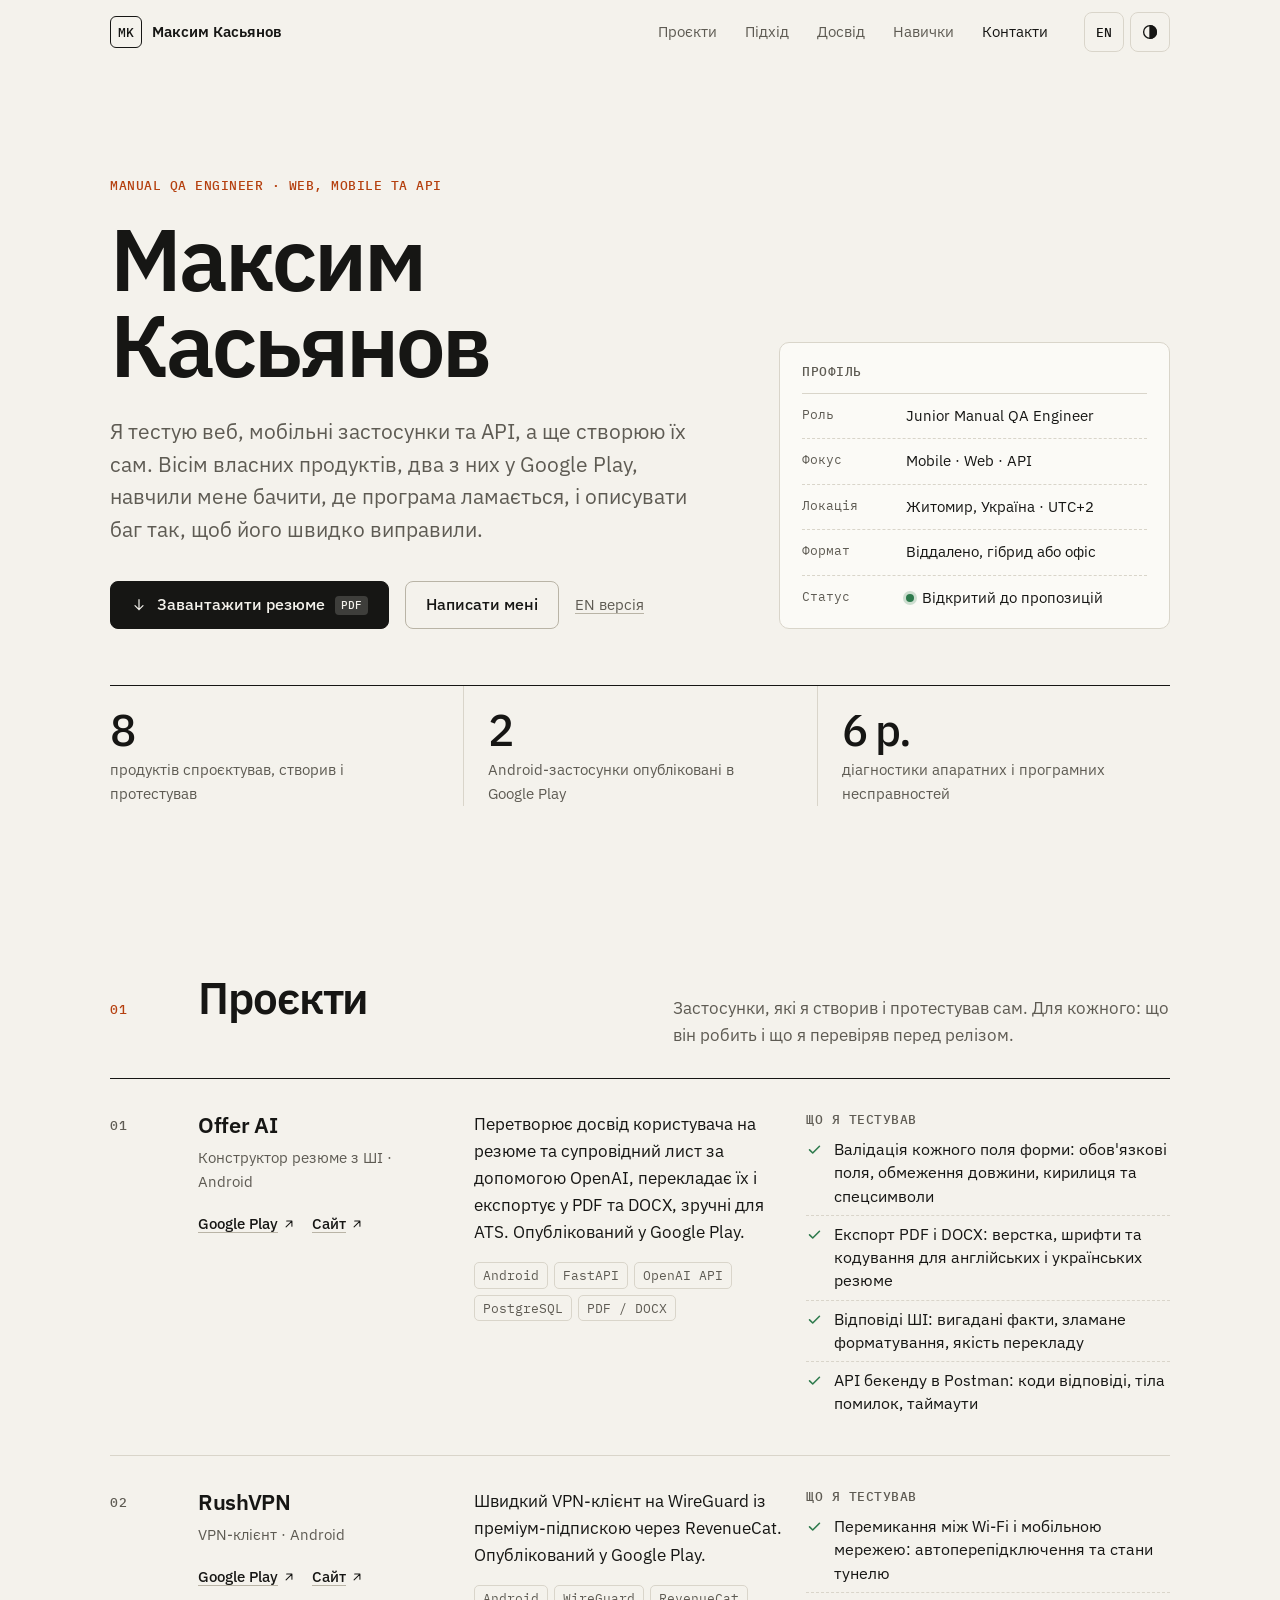
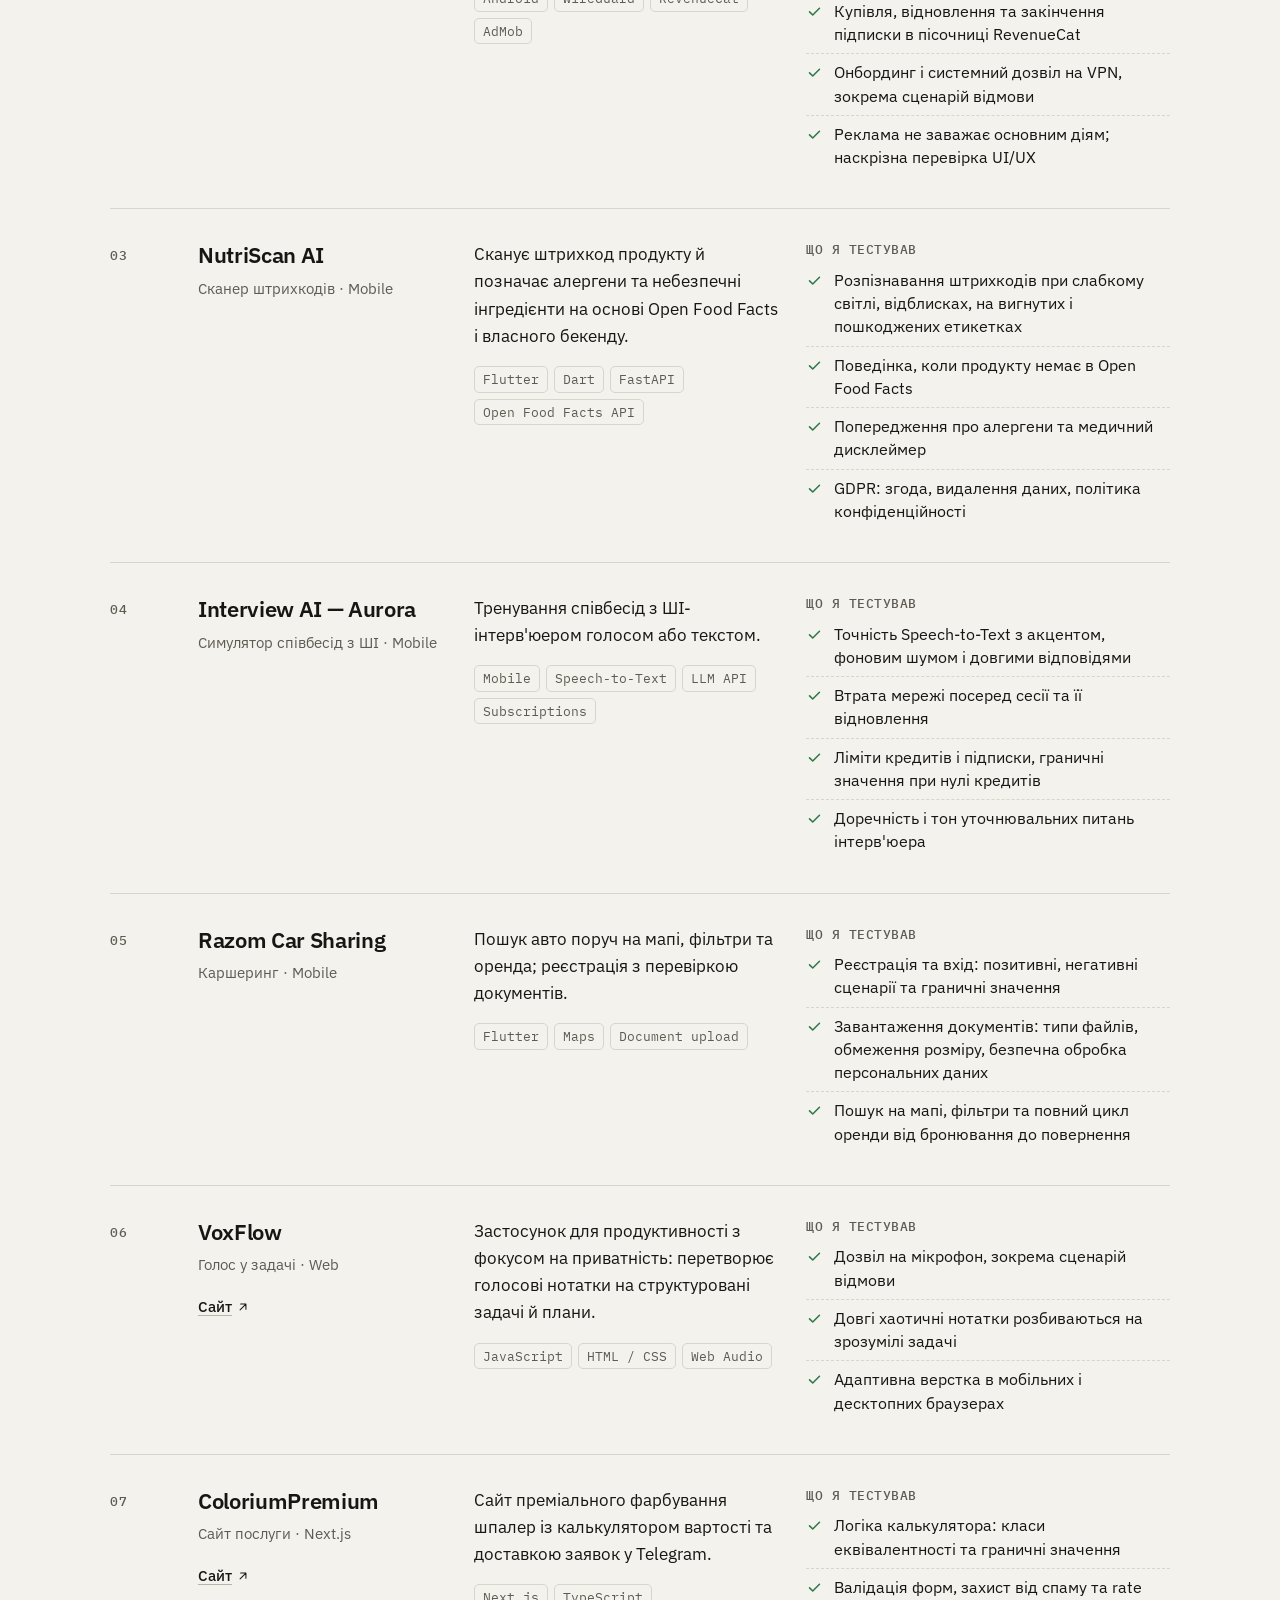
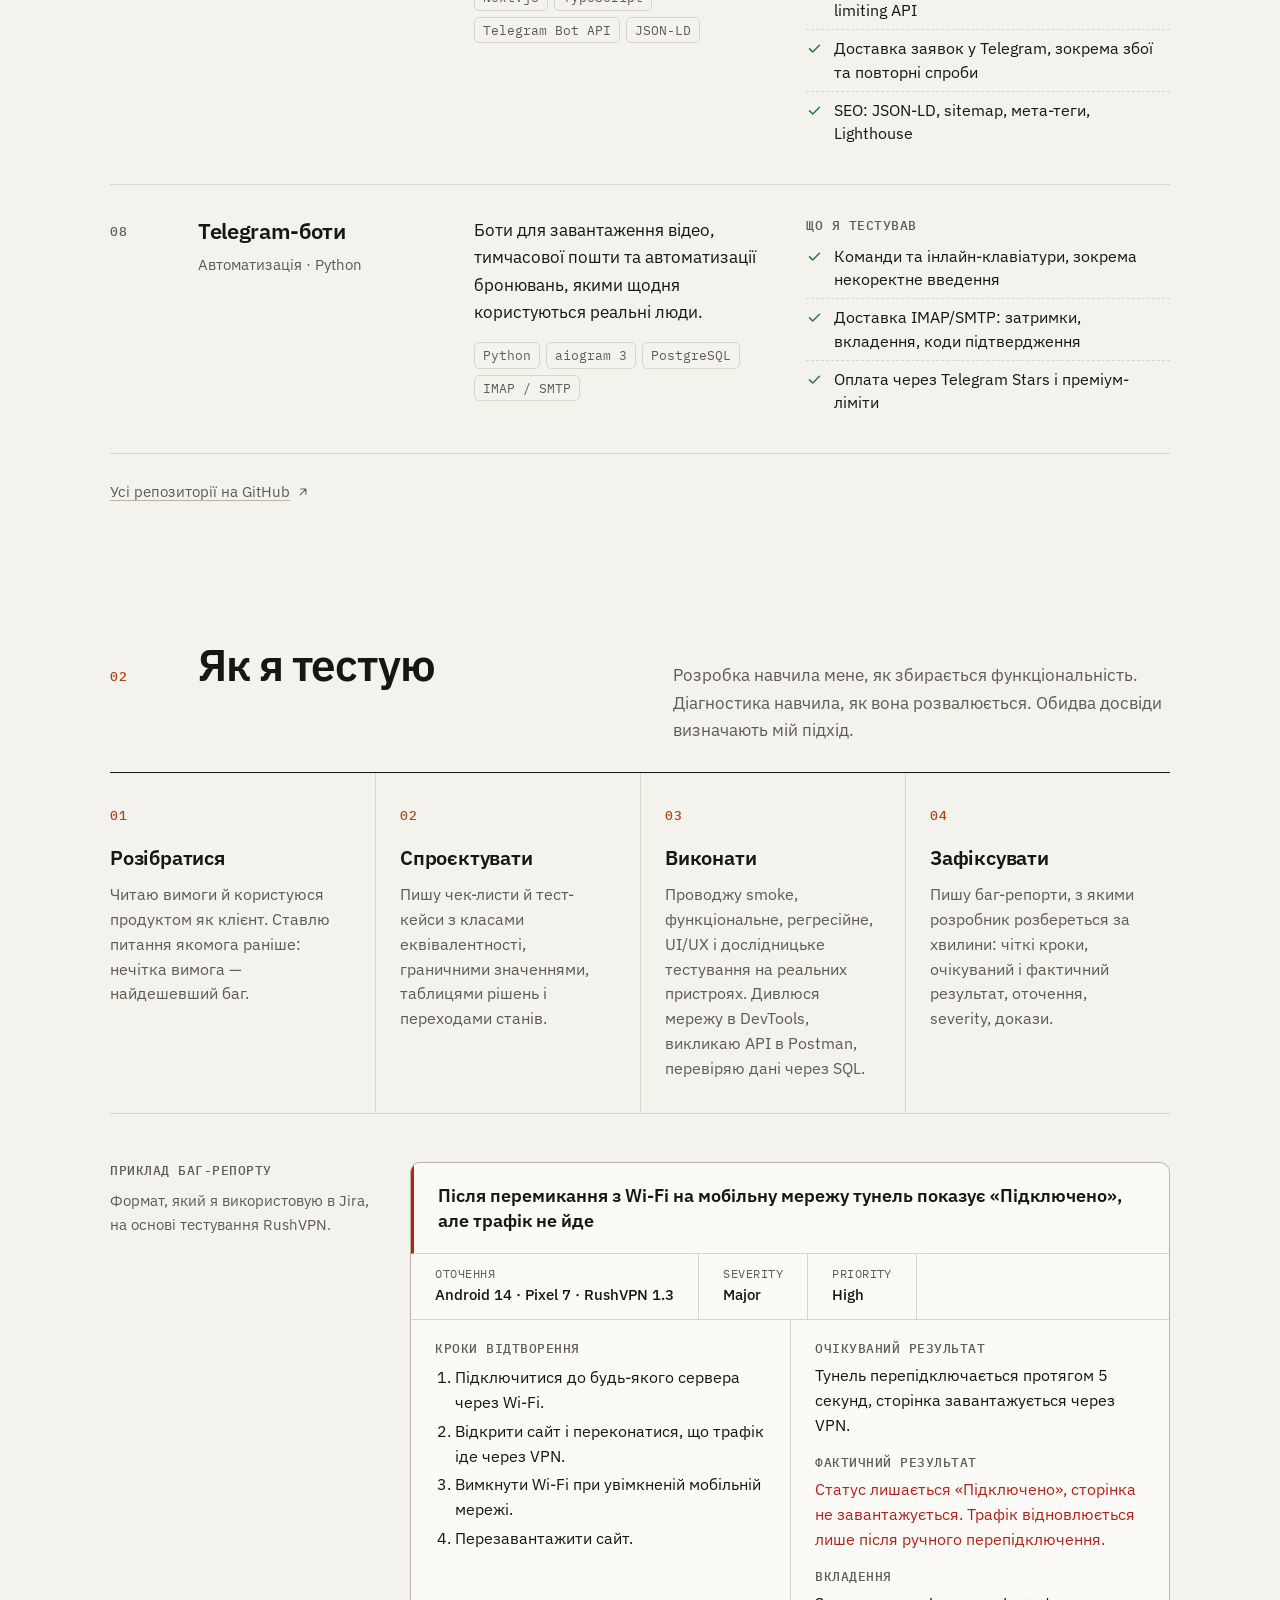
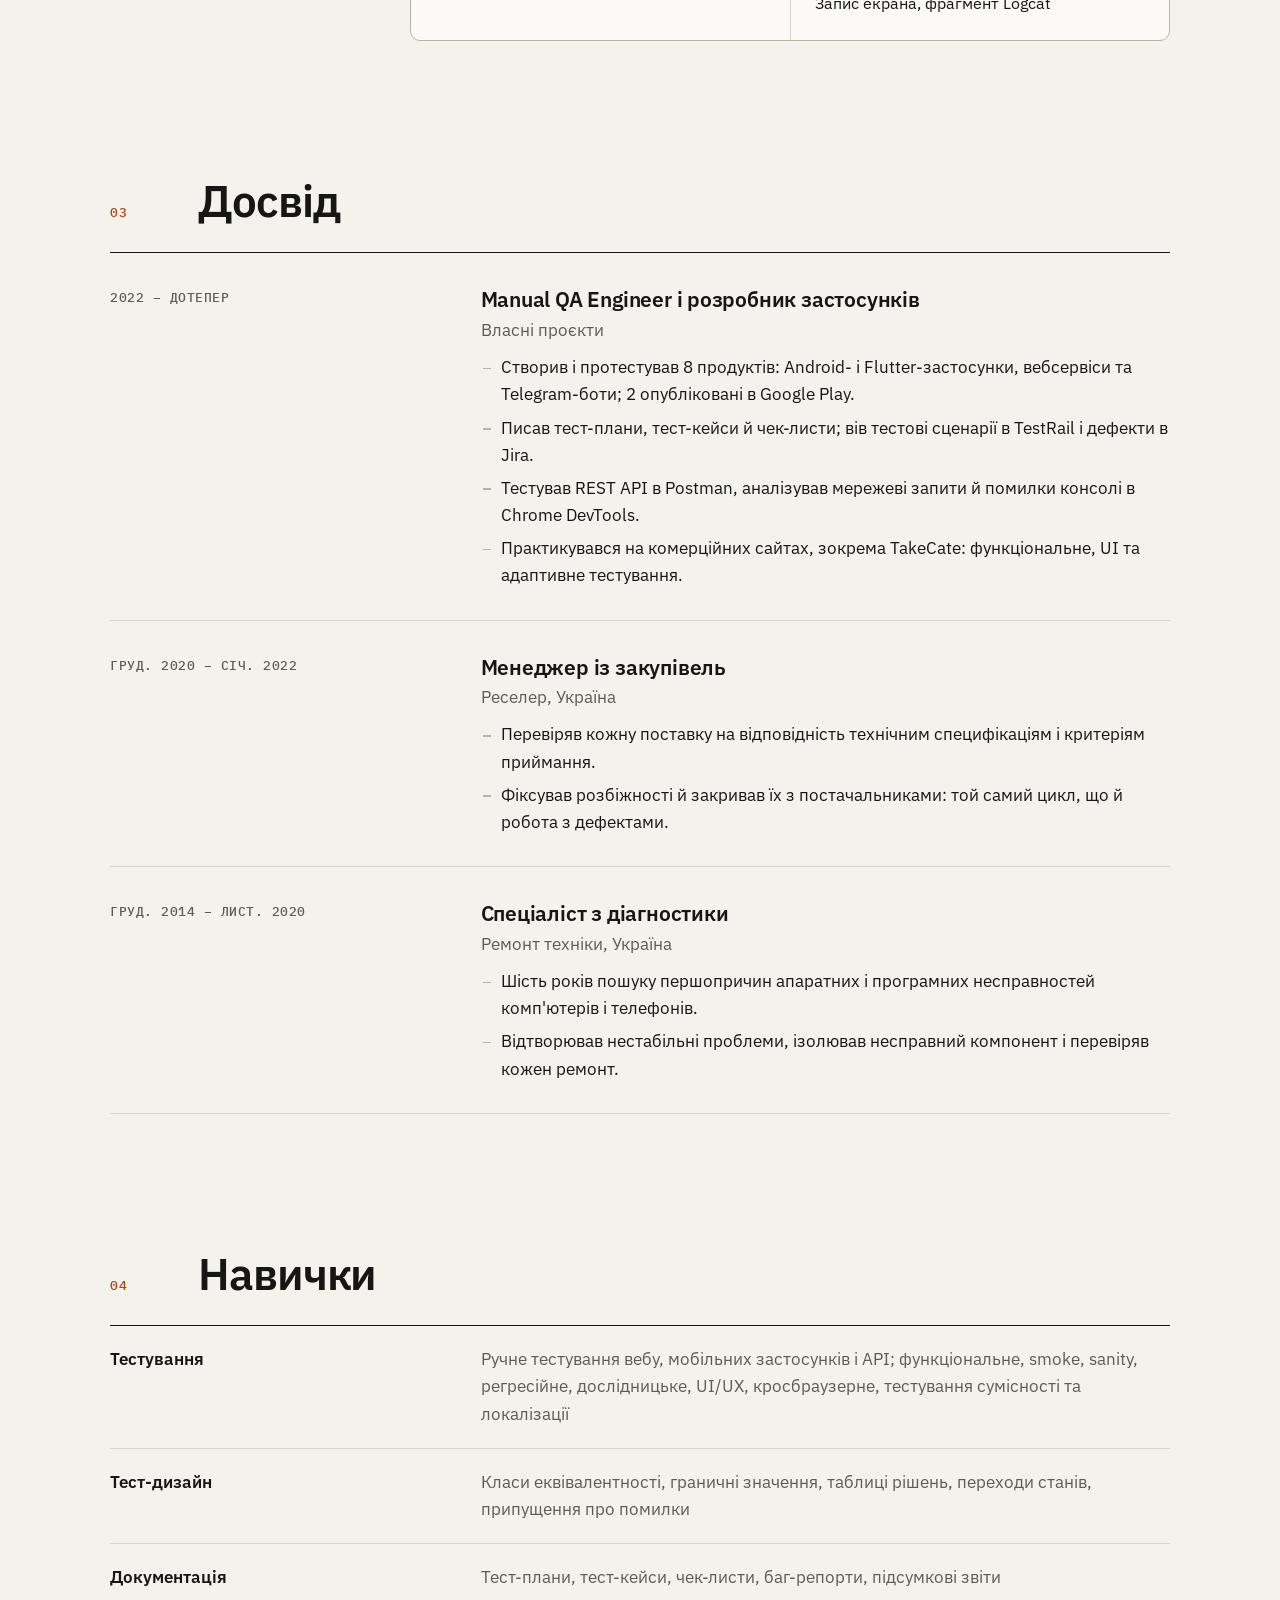
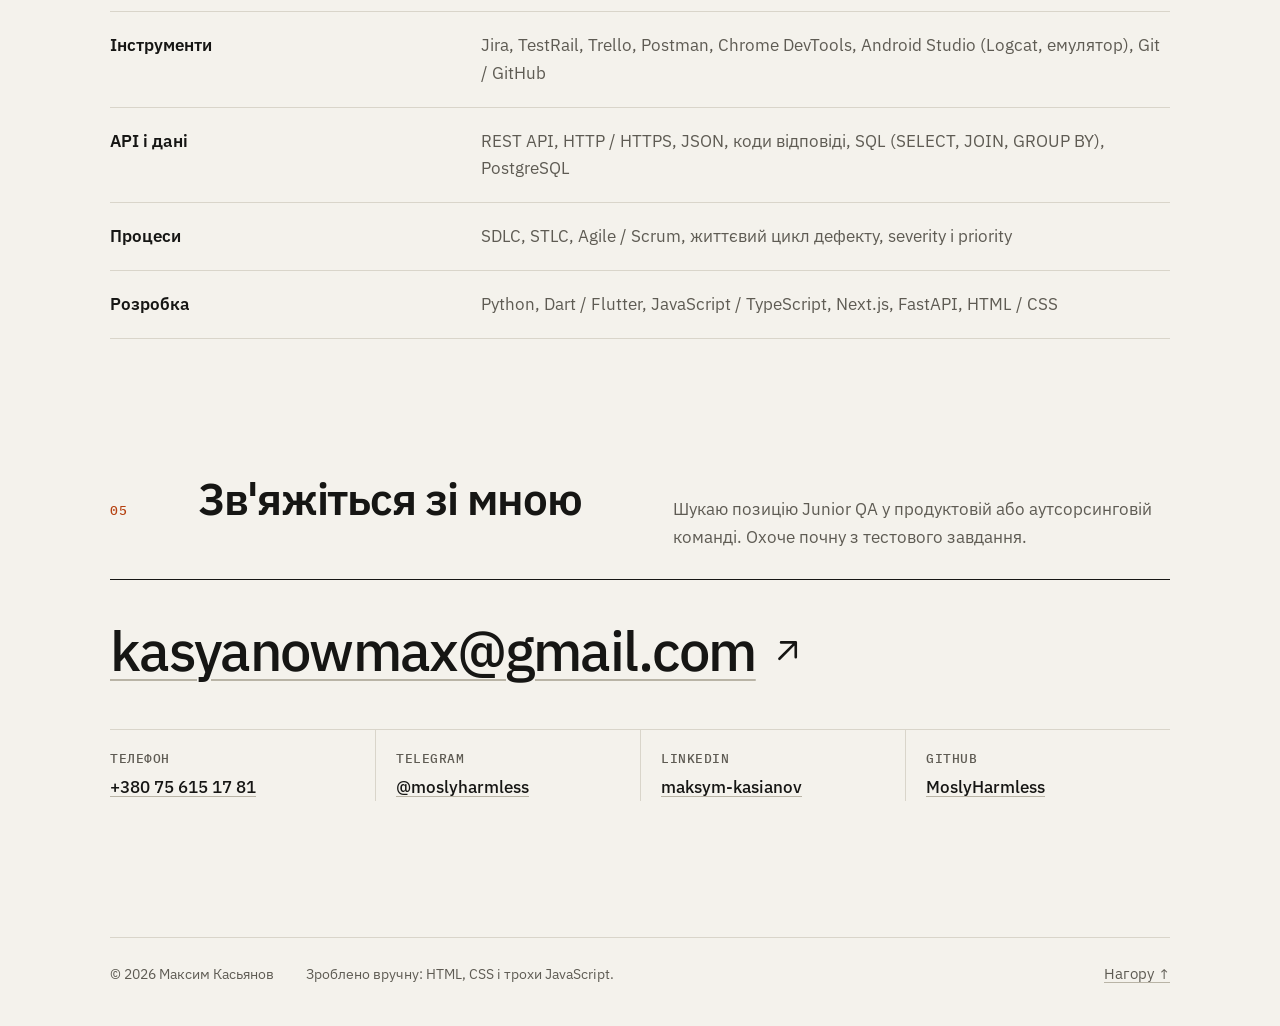
==== uk/index.html @ 049b0a09 "Rebuild portfolio as a static bilingual site with ATS-friendly CV Replace the source-less Vite/Three" ====
<!doctype html>
<html lang="uk">
<head>
<meta charset="utf-8">
<meta name="viewport" content="width=device-width, initial-scale=1">
<title>Максим Касьянов — Manual QA Engineer (Web, Mobile, API) | Портфоліо</title>
<meta name="description" content="Manual QA Engineer у Житомирі: тестування вебу, мобільних застосунків і API, тест-дизайн, баг-репорти в Jira, Postman. Вісім застосунків створив і протестував, два в Google Play.">
<meta name="author" content="Максим Касьянов">
<link rel="canonical" href="https://moslyharmless.github.io/cv-portfolio/uk/">
<link rel="alternate" hreflang="en" href="https://moslyharmless.github.io/cv-portfolio/">
<link rel="alternate" hreflang="uk" href="https://moslyharmless.github.io/cv-portfolio/uk/">
<link rel="alternate" hreflang="x-default" href="https://moslyharmless.github.io/cv-portfolio/">
<meta name="theme-color" content="#f4f2ec" media="(prefers-color-scheme: light)">
<meta name="theme-color" content="#121211" media="(prefers-color-scheme: dark)">
<meta property="og:type" content="profile">
<meta property="og:site_name" content="Максим Касьянов">
<meta property="og:locale" content="uk_UA">
<meta property="og:locale:alternate" content="en_US">
<meta property="og:title" content="Максим Касьянов — Manual QA Engineer (Web, Mobile, API) | Портфоліо">
<meta property="og:description" content="Manual QA Engineer у Житомирі: тестування вебу, мобільних застосунків і API, тест-дизайн, баг-репорти в Jira, Postman. Вісім застосунків створив і протестував, два в Google Play.">
<meta property="og:url" content="https://moslyharmless.github.io/cv-portfolio/uk/">
<meta property="og:image" content="https://moslyharmless.github.io/cv-portfolio/og.png">
<meta property="og:image:width" content="1200">
<meta property="og:image:height" content="630">
<meta property="og:image:alt" content="Максим Касьянов — Manual QA Engineer · Web, Mobile та API">
<meta property="profile:first_name" content="Maksym">
<meta property="profile:last_name" content="Kasianov">
<meta name="twitter:card" content="summary_large_image">
<meta name="twitter:title" content="Максим Касьянов — Manual QA Engineer (Web, Mobile, API) | Портфоліо">
<meta name="twitter:description" content="Manual QA Engineer у Житомирі: тестування вебу, мобільних застосунків і API, тест-дизайн, баг-репорти в Jira, Postman. Вісім застосунків створив і протестував, два в Google Play.">
<meta name="twitter:image" content="https://moslyharmless.github.io/cv-portfolio/og.png">
<link rel="icon" href="../favicon.svg" type="image/svg+xml">
<link rel="preconnect" href="https://fonts.googleapis.com">
<link rel="preconnect" href="https://fonts.gstatic.com" crossorigin>
<link rel="stylesheet" href="https://fonts.googleapis.com/css2?family=IBM+Plex+Mono:wght@400;500&family=IBM+Plex+Sans:wght@400;500;600&display=swap">
<link rel="stylesheet" href="../assets/site.css">
<script>try{var s=localStorage.getItem("theme");if(s)document.documentElement.dataset.theme=s}catch(_){}document.documentElement.classList.add("js")</script>
<script src="../assets/site.js" defer></script>
<script type="application/ld+json">{"@context": "https://schema.org", "@graph": [{"@type": "Person", "@id": "https://moslyharmless.github.io/cv-portfolio/#person", "name": "Maksym Kasianov", "alternateName": ["Максим Касьянов", "Mosly"], "jobTitle": "Manual QA Engineer", "description": "Manual QA Engineer у Житомирі: тестування вебу, мобільних застосунків і API, тест-дизайн, баг-репорти в Jira, Postman. Вісім застосунків створив і протестував, два в Google Play.", "url": "https://moslyharmless.github.io/cv-portfolio/", "email": "mailto:kasyanowmax@gmail.com", "telephone": "+380756151781", "address": {"@type": "PostalAddress", "addressLocality": "Zhytomyr", "addressCountry": "UA"}, "knowsAbout": ["Manual testing", "Mobile testing", "Web testing", "API testing", "Regression testing", "Test design", "Jira", "TestRail", "Postman", "Chrome DevTools", "SQL", "Python", "Flutter"], "knowsLanguage": ["uk", "en"], "sameAs": ["https://github.com/MoslyHarmless", "https://www.linkedin.com/in/maksym-kasianov", "https://t.me/moslyharmless"]}, {"@type": "ProfilePage", "@id": "https://moslyharmless.github.io/cv-portfolio/uk/#page", "url": "https://moslyharmless.github.io/cv-portfolio/uk/", "name": "Максим Касьянов — Manual QA Engineer (Web, Mobile, API) | Портфоліо", "inLanguage": "uk", "mainEntity": {"@id": "https://moslyharmless.github.io/cv-portfolio/#person"}}]}</script>
</head>
<body>
<svg width="0" height="0" style="position:absolute" aria-hidden="true">
  <symbol id="i-arrow" viewBox="0 0 24 24"><path d="M7 17 17 7M8 7h9v9"/></symbol>
  <symbol id="i-down" viewBox="0 0 24 24"><path d="M12 4v15m-6-6 6 6 6-6"/></symbol>
  <symbol id="i-check" viewBox="0 0 24 24"><path d="m5 12.5 4.5 4.5L19 7.5"/></symbol>
  <symbol id="i-theme" viewBox="0 0 24 24"><circle cx="12" cy="12" r="8.5"/><path d="M12 3.5v17a8.5 8.5 0 0 0 0-17Z" fill="currentColor"/></symbol>
  <symbol id="i-menu" viewBox="0 0 24 24"><path d="M4 8h16M4 16h16"/></symbol>
</svg>
<a class="skip" href="#main">Перейти до змісту</a>
<header class="site-header">
  <div class="wrap header-row">
    <a class="brand" href="#top" aria-label="Максим Касьянов"><span class="brand-mark">MK</span><span class="brand-name">Максим Касьянов</span></a>
    <nav class="nav" id="nav" aria-label="Меню"><ul><li><a href="#work">Проєкти</a></li><li><a href="#approach">Підхід</a></li><li><a href="#experience">Досвід</a></li><li><a href="#skills">Навички</a></li><li><a href="#contact">Контакти</a></li></ul></nav>
    <div class="header-tools">
      <a class="tool lang" href="../" hreflang="en" lang="en" title="English version">EN</a>
      <button class="tool" type="button" data-theme-toggle aria-label="Змінити тему"><svg class="icon" aria-hidden="true"><use href="#i-theme"/></svg></button>
      <button class="tool menu-toggle" type="button" aria-controls="nav" aria-expanded="false" aria-label="Меню"><svg class="icon" aria-hidden="true"><use href="#i-menu"/></svg></button>
    </div>
  </div>
</header>
<main id="main" tabindex="-1">
<section class="hero wrap" id="top" aria-labelledby="name">
  <div class="hero-main">
    <p class="eyebrow">Manual QA Engineer · Web, Mobile та API</p>
    <h1 id="name">Максим Касьянов</h1>
    <p class="lead">Я тестую веб, мобільні застосунки та API, а ще створюю їх сам. Вісім власних продуктів, два з них у Google Play, навчили мене бачити, де програма ламається, і описувати баг так, щоб його швидко виправили.</p>
    <div class="actions">
      <a class="btn btn-primary" href="../cv/CV_Maksym_Kasianov_QA_UA.pdf" download><svg class="icon" aria-hidden="true"><use href="#i-down"/></svg>Завантажити резюме <span class="btn-meta">PDF</span></a>
      <a class="btn" href="mailto:kasyanowmax@gmail.com">Написати мені</a>
      <a class="text-link" href="../cv/CV_Maksym_Kasianov_QA_EN.pdf" download hreflang="en">EN версія</a>
    </div>
  </div>
  <aside class="profile" aria-label="Профіль">
    <p class="profile-label">Профіль</p>
    <dl><div><dt>Роль</dt><dd>Junior Manual QA Engineer</dd></div><div><dt>Фокус</dt><dd>Mobile · Web · API</dd></div><div><dt>Локація</dt><dd>Житомир, Україна · UTC+2</dd></div><div><dt>Формат</dt><dd>Віддалено, гібрид або офіс</dd></div><div><dt>Статус</dt><dd><span class="dot" aria-hidden="true"></span>Відкритий до пропозицій</dd></div></dl>
  </aside>
  <ul class="facts"><li><span class="fact-num">8</span><span class="fact-text">продуктів спроєктував, створив і протестував</span></li><li><span class="fact-num">2</span><span class="fact-text">Android-застосунки опубліковані в Google Play</span></li><li><span class="fact-num">6 р.</span><span class="fact-text">діагностики апаратних і програмних несправностей</span></li></ul>
</section>
<section class="section wrap" id="work" aria-labelledby="work-title">
  <div class="section-head"><span class="section-num">01</span><h2 id="work-title">Проєкти</h2><p class="section-intro">Застосунки, які я створив і протестував сам. Для кожного: що він робить і що я перевіряв перед релізом.</p></div>
  <div class="projects"><article class="project reveal" id="offer-ai">
  <div class="project-id">
    <span class="project-num">01</span>
    <h3>Offer AI</h3>
    <p class="project-kind">Конструктор резюме з ШІ · Android</p>
    <p class="project-links"><a href="https://play.google.com/store/apps/details?id=com.maksymkasianov.offerai" target="_blank" rel="noopener">Google Play<svg class="icon" aria-hidden="true"><use href="#i-arrow"/></svg></a><a href="https://moslyharmless.github.io/" target="_blank" rel="noopener">Сайт<svg class="icon" aria-hidden="true"><use href="#i-arrow"/></svg></a></p>
  </div>
  <div class="project-body">
    <p>Перетворює досвід користувача на резюме та супровідний лист за допомогою OpenAI, перекладає їх і експортує у PDF та DOCX, зручні для ATS. Опублікований у Google Play.</p>
    <ul class="tags" aria-label="Stack"><li>Android</li><li>FastAPI</li><li>OpenAI API</li><li>PostgreSQL</li><li>PDF / DOCX</li></ul>
  </div>
  <div class="project-checks">
    <p class="mini-label">Що я тестував</p>
    <ul><li><svg class="icon" aria-hidden="true"><use href="#i-check"/></svg><span>Валідація кожного поля форми: обов&#x27;язкові поля, обмеження довжини, кирилиця та спецсимволи</span></li><li><svg class="icon" aria-hidden="true"><use href="#i-check"/></svg><span>Експорт PDF і DOCX: верстка, шрифти та кодування для англійських і українських резюме</span></li><li><svg class="icon" aria-hidden="true"><use href="#i-check"/></svg><span>Відповіді ШІ: вигадані факти, зламане форматування, якість перекладу</span></li><li><svg class="icon" aria-hidden="true"><use href="#i-check"/></svg><span>API бекенду в Postman: коди відповіді, тіла помилок, таймаути</span></li></ul>
  </div>
</article><article class="project reveal" id="rushvpn">
  <div class="project-id">
    <span class="project-num">02</span>
    <h3>RushVPN</h3>
    <p class="project-kind">VPN-клієнт · Android</p>
    <p class="project-links"><a href="https://play.google.com/store/apps/details?id=com.rushvpn.ukr" target="_blank" rel="noopener">Google Play<svg class="icon" aria-hidden="true"><use href="#i-arrow"/></svg></a><a href="https://moslyharmless.github.io/rush-vpn-website/" target="_blank" rel="noopener">Сайт<svg class="icon" aria-hidden="true"><use href="#i-arrow"/></svg></a></p>
  </div>
  <div class="project-body">
    <p>Швидкий VPN-клієнт на WireGuard із преміум-підпискою через RevenueCat. Опублікований у Google Play.</p>
    <ul class="tags" aria-label="Stack"><li>Android</li><li>WireGuard</li><li>RevenueCat</li><li>AdMob</li></ul>
  </div>
  <div class="project-checks">
    <p class="mini-label">Що я тестував</p>
    <ul><li><svg class="icon" aria-hidden="true"><use href="#i-check"/></svg><span>Перемикання між Wi-Fi і мобільною мережею: автоперепідключення та стани тунелю</span></li><li><svg class="icon" aria-hidden="true"><use href="#i-check"/></svg><span>Купівля, відновлення та закінчення підписки в пісочниці RevenueCat</span></li><li><svg class="icon" aria-hidden="true"><use href="#i-check"/></svg><span>Онбординг і системний дозвіл на VPN, зокрема сценарій відмови</span></li><li><svg class="icon" aria-hidden="true"><use href="#i-check"/></svg><span>Реклама не заважає основним діям; наскрізна перевірка UI/UX</span></li></ul>
  </div>
</article><article class="project reveal" id="nutriscan">
  <div class="project-id">
    <span class="project-num">03</span>
    <h3>NutriScan AI</h3>
    <p class="project-kind">Сканер штрихкодів · Mobile</p>
    
  </div>
  <div class="project-body">
    <p>Сканує штрихкод продукту й позначає алергени та небезпечні інгредієнти на основі Open Food Facts і власного бекенду.</p>
    <ul class="tags" aria-label="Stack"><li>Flutter</li><li>Dart</li><li>FastAPI</li><li>Open Food Facts API</li></ul>
  </div>
  <div class="project-checks">
    <p class="mini-label">Що я тестував</p>
    <ul><li><svg class="icon" aria-hidden="true"><use href="#i-check"/></svg><span>Розпізнавання штрихкодів при слабкому світлі, відблисках, на вигнутих і пошкоджених етикетках</span></li><li><svg class="icon" aria-hidden="true"><use href="#i-check"/></svg><span>Поведінка, коли продукту немає в Open Food Facts</span></li><li><svg class="icon" aria-hidden="true"><use href="#i-check"/></svg><span>Попередження про алергени та медичний дисклеймер</span></li><li><svg class="icon" aria-hidden="true"><use href="#i-check"/></svg><span>GDPR: згода, видалення даних, політика конфіденційності</span></li></ul>
  </div>
</article><article class="project reveal" id="aurora">
  <div class="project-id">
    <span class="project-num">04</span>
    <h3>Interview AI — Aurora</h3>
    <p class="project-kind">Симулятор співбесід з ШІ · Mobile</p>
    
  </div>
  <div class="project-body">
    <p>Тренування співбесід з ШІ-інтерв&#x27;юером голосом або текстом.</p>
    <ul class="tags" aria-label="Stack"><li>Mobile</li><li>Speech-to-Text</li><li>LLM API</li><li>Subscriptions</li></ul>
  </div>
  <div class="project-checks">
    <p class="mini-label">Що я тестував</p>
    <ul><li><svg class="icon" aria-hidden="true"><use href="#i-check"/></svg><span>Точність Speech-to-Text з акцентом, фоновим шумом і довгими відповідями</span></li><li><svg class="icon" aria-hidden="true"><use href="#i-check"/></svg><span>Втрата мережі посеред сесії та її відновлення</span></li><li><svg class="icon" aria-hidden="true"><use href="#i-check"/></svg><span>Ліміти кредитів і підписки, граничні значення при нулі кредитів</span></li><li><svg class="icon" aria-hidden="true"><use href="#i-check"/></svg><span>Доречність і тон уточнювальних питань інтерв&#x27;юера</span></li></ul>
  </div>
</article><article class="project reveal" id="razom">
  <div class="project-id">
    <span class="project-num">05</span>
    <h3>Razom Car Sharing</h3>
    <p class="project-kind">Каршеринг · Mobile</p>
    
  </div>
  <div class="project-body">
    <p>Пошук авто поруч на мапі, фільтри та оренда; реєстрація з перевіркою документів.</p>
    <ul class="tags" aria-label="Stack"><li>Flutter</li><li>Maps</li><li>Document upload</li></ul>
  </div>
  <div class="project-checks">
    <p class="mini-label">Що я тестував</p>
    <ul><li><svg class="icon" aria-hidden="true"><use href="#i-check"/></svg><span>Реєстрація та вхід: позитивні, негативні сценарії та граничні значення</span></li><li><svg class="icon" aria-hidden="true"><use href="#i-check"/></svg><span>Завантаження документів: типи файлів, обмеження розміру, безпечна обробка персональних даних</span></li><li><svg class="icon" aria-hidden="true"><use href="#i-check"/></svg><span>Пошук на мапі, фільтри та повний цикл оренди від бронювання до повернення</span></li></ul>
  </div>
</article><article class="project reveal" id="voxflow">
  <div class="project-id">
    <span class="project-num">06</span>
    <h3>VoxFlow</h3>
    <p class="project-kind">Голос у задачі · Web</p>
    <p class="project-links"><a href="https://moslyharmless.github.io/VoxFlow/" target="_blank" rel="noopener">Сайт<svg class="icon" aria-hidden="true"><use href="#i-arrow"/></svg></a></p>
  </div>
  <div class="project-body">
    <p>Застосунок для продуктивності з фокусом на приватність: перетворює голосові нотатки на структуровані задачі й плани.</p>
    <ul class="tags" aria-label="Stack"><li>JavaScript</li><li>HTML / CSS</li><li>Web Audio</li></ul>
  </div>
  <div class="project-checks">
    <p class="mini-label">Що я тестував</p>
    <ul><li><svg class="icon" aria-hidden="true"><use href="#i-check"/></svg><span>Дозвіл на мікрофон, зокрема сценарій відмови</span></li><li><svg class="icon" aria-hidden="true"><use href="#i-check"/></svg><span>Довгі хаотичні нотатки розбиваються на зрозумілі задачі</span></li><li><svg class="icon" aria-hidden="true"><use href="#i-check"/></svg><span>Адаптивна верстка в мобільних і десктопних браузерах</span></li></ul>
  </div>
</article><article class="project reveal" id="colorium">
  <div class="project-id">
    <span class="project-num">07</span>
    <h3>ColoriumPremium</h3>
    <p class="project-kind">Сайт послуги · Next.js</p>
    <p class="project-links"><a href="https://moslyharmless.github.io/siteColorium/" target="_blank" rel="noopener">Сайт<svg class="icon" aria-hidden="true"><use href="#i-arrow"/></svg></a></p>
  </div>
  <div class="project-body">
    <p>Сайт преміального фарбування шпалер із калькулятором вартості та доставкою заявок у Telegram.</p>
    <ul class="tags" aria-label="Stack"><li>Next.js</li><li>TypeScript</li><li>Telegram Bot API</li><li>JSON-LD</li></ul>
  </div>
  <div class="project-checks">
    <p class="mini-label">Що я тестував</p>
    <ul><li><svg class="icon" aria-hidden="true"><use href="#i-check"/></svg><span>Логіка калькулятора: класи еквівалентності та граничні значення</span></li><li><svg class="icon" aria-hidden="true"><use href="#i-check"/></svg><span>Валідація форм, захист від спаму та rate limiting API</span></li><li><svg class="icon" aria-hidden="true"><use href="#i-check"/></svg><span>Доставка заявок у Telegram, зокрема збої та повторні спроби</span></li><li><svg class="icon" aria-hidden="true"><use href="#i-check"/></svg><span>SEO: JSON-LD, sitemap, мета-теги, Lighthouse</span></li></ul>
  </div>
</article><article class="project reveal" id="bots">
  <div class="project-id">
    <span class="project-num">08</span>
    <h3>Telegram-боти</h3>
    <p class="project-kind">Автоматизація · Python</p>
    
  </div>
  <div class="project-body">
    <p>Боти для завантаження відео, тимчасової пошти та автоматизації бронювань, якими щодня користуються реальні люди.</p>
    <ul class="tags" aria-label="Stack"><li>Python</li><li>aiogram 3</li><li>PostgreSQL</li><li>IMAP / SMTP</li></ul>
  </div>
  <div class="project-checks">
    <p class="mini-label">Що я тестував</p>
    <ul><li><svg class="icon" aria-hidden="true"><use href="#i-check"/></svg><span>Команди та інлайн-клавіатури, зокрема некоректне введення</span></li><li><svg class="icon" aria-hidden="true"><use href="#i-check"/></svg><span>Доставка IMAP/SMTP: затримки, вкладення, коди підтвердження</span></li><li><svg class="icon" aria-hidden="true"><use href="#i-check"/></svg><span>Оплата через Telegram Stars і преміум-ліміти</span></li></ul>
  </div>
</article></div>
  <p class="more"><a class="text-link" href="https://github.com/MoslyHarmless?tab=repositories" target="_blank" rel="noopener">Усі репозиторії на GitHub<svg class="icon" aria-hidden="true"><use href="#i-arrow"/></svg></a></p>
</section>
<section class="section wrap" id="approach" aria-labelledby="approach-title">
  <div class="section-head"><span class="section-num">02</span><h2 id="approach-title">Як я тестую</h2><p class="section-intro">Розробка навчила мене, як збирається функціональність. Діагностика навчила, як вона розвалюється. Обидва досвіди визначають мій підхід.</p></div>
  <ol class="steps"><li class="reveal"><span class="step-num">01</span><h3>Розібратися</h3><p>Читаю вимоги й користуюся продуктом як клієнт. Ставлю питання якомога раніше: нечітка вимога — найдешевший баг.</p></li><li class="reveal"><span class="step-num">02</span><h3>Спроєктувати</h3><p>Пишу чек-листи й тест-кейси з класами еквівалентності, граничними значеннями, таблицями рішень і переходами станів.</p></li><li class="reveal"><span class="step-num">03</span><h3>Виконати</h3><p>Проводжу smoke, функціональне, регресійне, UI/UX і дослідницьке тестування на реальних пристроях. Дивлюся мережу в DevTools, викликаю API в Postman, перевіряю дані через SQL.</p></li><li class="reveal"><span class="step-num">04</span><h3>Зафіксувати</h3><p>Пишу баг-репорти, з якими розробник розбереться за хвилини: чіткі кроки, очікуваний і фактичний результат, оточення, severity, докази.</p></li></ol>
  <figure class="bug reveal">
    <figcaption><span class="mini-label">Приклад баг-репорту</span><span class="bug-note">Формат, який я використовую в Jira, на основі тестування RushVPN.</span></figcaption>
    <div class="bug-card">
      <p class="bug-title">Після перемикання з Wi-Fi на мобільну мережу тунель показує «Підключено», але трафік не йде</p>
      <dl class="bug-fields"><div><dt>Оточення</dt><dd>Android 14 · Pixel 7 · RushVPN 1.3</dd></div><div><dt>Severity</dt><dd>Major</dd></div><div><dt>Priority</dt><dd>High</dd></div></dl>
      <div class="bug-grid">
        <div><p class="mini-label">Кроки відтворення</p><ol><li>Підключитися до будь-якого сервера через Wi-Fi.</li><li>Відкрити сайт і переконатися, що трафік іде через VPN.</li><li>Вимкнути Wi-Fi при увімкненій мобільній мережі.</li><li>Перезавантажити сайт.</li></ol></div>
        <div>
          <p class="mini-label">Очікуваний результат</p><p>Тунель перепідключається протягом 5 секунд, сторінка завантажується через VPN.</p>
          <p class="mini-label">Фактичний результат</p><p class="bug-actual">Статус лишається «Підключено», сторінка не завантажується. Трафік відновлюється лише після ручного перепідключення.</p>
          <p class="mini-label">Вкладення</p><p>Запис екрана, фрагмент Logcat</p>
        </div>
      </div>
    </div>
  </figure>
</section>
<section class="section wrap" id="experience" aria-labelledby="experience-title">
  <div class="section-head"><span class="section-num">03</span><h2 id="experience-title">Досвід</h2></div>
  <ol class="jobs"><li class="job reveal">
  <p class="job-period">2022 – дотепер</p>
  <div><h3>Manual QA Engineer і розробник застосунків</h3><p class="job-org">Власні проєкти</p><ul><li>Створив і протестував 8 продуктів: Android- і Flutter-застосунки, вебсервіси та Telegram-боти; 2 опубліковані в Google Play.</li><li>Писав тест-плани, тест-кейси й чек-листи; вів тестові сценарії в TestRail і дефекти в Jira.</li><li>Тестував REST API в Postman, аналізував мережеві запити й помилки консолі в Chrome DevTools.</li><li>Практикувався на комерційних сайтах, зокрема TakeCate: функціональне, UI та адаптивне тестування.</li></ul></div>
</li><li class="job reveal">
  <p class="job-period">Груд. 2020 – Січ. 2022</p>
  <div><h3>Менеджер із закупівель</h3><p class="job-org">Реселер, Україна</p><ul><li>Перевіряв кожну поставку на відповідність технічним специфікаціям і критеріям приймання.</li><li>Фіксував розбіжності й закривав їх з постачальниками: той самий цикл, що й робота з дефектами.</li></ul></div>
</li><li class="job reveal">
  <p class="job-period">Груд. 2014 – Лист. 2020</p>
  <div><h3>Спеціаліст з діагностики</h3><p class="job-org">Ремонт техніки, Україна</p><ul><li>Шість років пошуку першопричин апаратних і програмних несправностей комп&#x27;ютерів і телефонів.</li><li>Відтворював нестабільні проблеми, ізолював несправний компонент і перевіряв кожен ремонт.</li></ul></div>
</li></ol>
</section>
<section class="section wrap" id="skills" aria-labelledby="skills-title">
  <div class="section-head"><span class="section-num">04</span><h2 id="skills-title">Навички</h2></div>
  <dl class="skills"><div class="reveal"><dt>Тестування</dt><dd>Ручне тестування вебу, мобільних застосунків і API; функціональне, smoke, sanity, регресійне, дослідницьке, UI/UX, кросбраузерне, тестування сумісності та локалізації</dd></div><div class="reveal"><dt>Тест-дизайн</dt><dd>Класи еквівалентності, граничні значення, таблиці рішень, переходи станів, припущення про помилки</dd></div><div class="reveal"><dt>Документація</dt><dd>Тест-плани, тест-кейси, чек-листи, баг-репорти, підсумкові звіти</dd></div><div class="reveal"><dt>Інструменти</dt><dd>Jira, TestRail, Trello, Postman, Chrome DevTools, Android Studio (Logcat, емулятор), Git / GitHub</dd></div><div class="reveal"><dt>API і дані</dt><dd>REST API, HTTP / HTTPS, JSON, коди відповіді, SQL (SELECT, JOIN, GROUP BY), PostgreSQL</dd></div><div class="reveal"><dt>Процеси</dt><dd>SDLC, STLC, Agile / Scrum, життєвий цикл дефекту, severity і priority</dd></div><div class="reveal"><dt>Розробка</dt><dd>Python, Dart / Flutter, JavaScript / TypeScript, Next.js, FastAPI, HTML / CSS</dd></div></dl>
</section>
<section class="section wrap contact" id="contact" aria-labelledby="contact-title">
  <div class="section-head"><span class="section-num">05</span><h2 id="contact-title">Зв&#x27;яжіться зі мною</h2><p class="section-intro">Шукаю позицію Junior QA у продуктовій або аутсорсинговій команді. Охоче почну з тестового завдання.</p></div>
  <a class="contact-mail" href="mailto:kasyanowmax@gmail.com">kasyanowmax@gmail.com<svg class="icon" aria-hidden="true"><use href="#i-arrow"/></svg></a>
  <ul class="contact-list"><li><span class="mini-label">Телефон</span><a href="tel:+380756151781">+380 75 615 17 81</a></li><li><span class="mini-label">Telegram</span><a href="https://t.me/moslyharmless" target="_blank" rel="noopener">@moslyharmless</a></li><li><span class="mini-label">LinkedIn</span><a href="https://www.linkedin.com/in/maksym-kasianov" target="_blank" rel="noopener">maksym-kasianov</a></li><li><span class="mini-label">GitHub</span><a href="https://github.com/MoslyHarmless" target="_blank" rel="noopener">MoslyHarmless</a></li></ul>
</section>
</main>
<footer class="site-footer"><div class="wrap"><div class="footer-row">
  <p>© <span data-year>2026</span> Максим Касьянов</p>
  <p class="footer-note">Зроблено вручну: HTML, CSS і трохи JavaScript.</p>
  <a class="text-link" href="#top">Нагору ↑</a>
</div></div></footer>
</body>
</html>
---- assets/site.css ----
:root {
  --bg: #f4f2ec;
  --surface: #fbfaf6;
  --ink: #161614;
  --muted: #5e5b53;
  --line: #d9d5ca;
  --line-strong: #b9b4a6;
  --accent: #b5400f;
  --pass: #2d7a4c;
  --fail: #b42318;
  --sans: "IBM Plex Sans", "Segoe UI", system-ui, sans-serif;
  --mono: "IBM Plex Mono", ui-monospace, "Cascadia Mono", Consolas, monospace;
  --wrap: 1140px;
  --gutter: clamp(16px, 4vw, 40px);
  color-scheme: light;
}

@media (prefers-color-scheme: dark) {
  :root:not([data-theme="light"]) {
    --bg: #121211;
    --surface: #1a1a18;
    --ink: #ecebe5;
    --muted: #a19d92;
    --line: #2d2c28;
    --line-strong: #46443e;
    --accent: #f0844a;
    --pass: #63c08a;
    --fail: #f2785f;
    color-scheme: dark;
  }
}

:root[data-theme="dark"] {
  --bg: #121211;
  --surface: #1a1a18;
  --ink: #ecebe5;
  --muted: #a19d92;
  --line: #2d2c28;
  --line-strong: #46443e;
  --accent: #f0844a;
  --pass: #63c08a;
  --fail: #f2785f;
  color-scheme: dark;
}

*, *::before, *::after { box-sizing: border-box; }

html { scroll-behavior: smooth; scroll-padding-top: 80px; -webkit-text-size-adjust: 100%; }

body {
  margin: 0;
  background: var(--bg);
  color: var(--ink);
  font: 400 17px/1.6 var(--sans);
  -webkit-font-smoothing: antialiased;
  text-rendering: optimizeLegibility;
}

h1, h2, h3, p, ul, ol, dl, dd, figure { margin: 0; }
ul, ol { padding: 0; list-style: none; }
a { color: inherit; text-decoration-thickness: 1px; text-underline-offset: 3px; }
button { font: inherit; color: inherit; }

:focus-visible { outline: 2px solid var(--accent); outline-offset: 3px; border-radius: 2px; }
main:focus { outline: none; }

.wrap { max-width: var(--wrap); margin: 0 auto; padding: 0 var(--gutter); }

.icon { width: 1em; height: 1em; flex: none; fill: none; stroke: currentColor; stroke-width: 1.8; stroke-linecap: round; stroke-linejoin: round; }

.skip {
  position: absolute; left: 12px; top: -60px; z-index: 50;
  background: var(--ink); color: var(--bg); padding: 8px 14px; border-radius: 6px;
}
.skip:focus { top: 12px; }

.mini-label, .eyebrow, .section-num, .project-num, .step-num, .job-period, .profile-label {
  font: 500 12.5px/1.4 var(--mono);
  letter-spacing: .04em;
  text-transform: uppercase;
  color: var(--muted);
}

/* Header */
.site-header {
  position: sticky; top: 0; z-index: 20;
  background: color-mix(in srgb, var(--bg) 88%, transparent);
  backdrop-filter: blur(10px);
  -webkit-backdrop-filter: blur(10px);
  border-bottom: 1px solid transparent;
  transition: border-color .2s;
}
.site-header.scrolled { border-bottom-color: var(--line); }
.header-row { display: flex; align-items: center; gap: 24px; height: 64px; }
.brand { display: flex; align-items: center; gap: 10px; text-decoration: none; font-weight: 600; }
.brand-mark {
  display: grid; place-items: center; width: 32px; height: 32px;
  border: 1.5px solid var(--ink); border-radius: 6px;
  font: 500 13px/1 var(--mono); letter-spacing: .02em;
}
.brand-name { font-size: 15px; }
.nav { margin-left: auto; }
.nav ul { display: flex; gap: 4px; }
.nav a {
  display: block; padding: 8px 12px; border-radius: 6px;
  font-size: 15px; color: var(--muted); text-decoration: none;
  transition: color .15s, background-color .15s;
}
.nav a:hover { color: var(--ink); background: var(--surface); }
.nav a[aria-current="true"] { color: var(--ink); }
.header-tools { display: flex; gap: 6px; }
.tool {
  display: grid; place-items: center; min-width: 40px; height: 40px; padding: 0 10px;
  border: 1px solid var(--line); border-radius: 8px; background: transparent;
  font: 500 13px/1 var(--mono); text-decoration: none; cursor: pointer;
  transition: border-color .15s, background-color .15s;
}
.tool:hover { border-color: var(--line-strong); background: var(--surface); }
.tool .icon { width: 18px; height: 18px; }
.menu-toggle { display: none; }

/* Hero */
.hero {
  display: grid;
  grid-template-columns: minmax(0, 1.55fr) minmax(280px, 1fr);
  gap: 56px 64px;
  padding-top: clamp(48px, 9vw, 112px);
  padding-bottom: 32px;
}
.eyebrow { color: var(--accent); margin-bottom: 20px; }
h1 {
  font-size: clamp(44px, 7.4vw, 88px);
  line-height: .98;
  font-weight: 600;
  letter-spacing: -.035em;
  text-wrap: balance;
}
.lead { margin-top: 28px; max-width: 34em; font-size: clamp(18px, 1.9vw, 21px); line-height: 1.55; color: var(--muted); text-wrap: pretty; }
.actions { display: flex; flex-wrap: wrap; align-items: center; gap: 12px 16px; margin-top: 36px; }
.btn {
  display: inline-flex; align-items: center; gap: 10px; min-height: 48px; padding: 0 20px;
  border: 1px solid var(--line-strong); border-radius: 8px;
  font-size: 16px; font-weight: 500; text-decoration: none;
  transition: background-color .15s, border-color .15s, transform .15s;
}
.btn:hover { background: var(--surface); border-color: var(--ink); }
.btn:active { transform: translateY(1px); }
.btn-primary { background: var(--ink); border-color: var(--ink); color: var(--bg); }
.btn-primary:hover { background: color-mix(in srgb, var(--ink) 86%, var(--accent)); border-color: transparent; }
.btn-meta { font: 500 11px/1 var(--mono); padding: 4px 6px; border-radius: 4px; background: color-mix(in srgb, var(--bg) 18%, transparent); }
.text-link {
  display: inline-flex; align-items: center; gap: 6px;
  font-size: 15px; color: var(--muted); text-decoration: underline; text-decoration-color: var(--line-strong);
}
.text-link:hover { color: var(--ink); text-decoration-color: currentColor; }
.text-link .icon { width: 14px; height: 14px; }

.profile {
  align-self: end;
  border: 1px solid var(--line);
  border-radius: 10px;
  background: var(--surface);
  padding: 20px 22px 8px;
}
.profile-label { padding-bottom: 12px; border-bottom: 1px solid var(--line); }
.profile dl div { display: grid; grid-template-columns: 92px 1fr; gap: 12px; padding: 11px 0; border-bottom: 1px dashed var(--line); }
.profile dl div:last-child { border-bottom: 0; }
.profile dt { font: 400 13px/1.5 var(--mono); color: var(--muted); }
.profile dd { font-size: 15px; line-height: 1.5; }
.dot { display: inline-block; width: 8px; height: 8px; margin-right: 8px; border-radius: 50%; background: var(--pass); box-shadow: 0 0 0 3px color-mix(in srgb, var(--pass) 22%, transparent); vertical-align: 1px; }

.facts { grid-column: 1 / -1; display: grid; grid-template-columns: repeat(3, 1fr); border-top: 1px solid var(--ink); }
.facts li { display: flex; flex-direction: column; gap: 6px; padding: 22px 24px 0 0; }
.facts li + li { padding-left: 24px; border-left: 1px solid var(--line); }
.fact-num { font-size: clamp(32px, 4vw, 44px); font-weight: 500; letter-spacing: -.03em; line-height: 1; font-variant-numeric: tabular-nums; }
.fact-text { font-size: 15px; color: var(--muted); max-width: 18em; }

/* Sections */
.section { padding-top: clamp(80px, 11vw, 136px); }
.section-head {
  display: grid; grid-template-columns: 64px minmax(0, 1fr) minmax(0, 1.1fr); gap: 8px 24px; align-items: baseline;
  padding-bottom: 28px; border-bottom: 1px solid var(--ink);
}
.section-num { color: var(--accent); }
h2 { font-size: clamp(30px, 4vw, 44px); line-height: 1.08; font-weight: 600; letter-spacing: -.025em; }
.section-intro { color: var(--muted); max-width: 36em; text-wrap: pretty; }

/* Projects */
.project {
  display: grid;
  grid-template-columns: 64px minmax(0, .9fr) minmax(0, 1.1fr) minmax(0, 1.3fr);
  gap: 16px 24px;
  padding: 32px 0;
  border-bottom: 1px solid var(--line);
}
.project-id { display: contents; }
.project-num { grid-column: 1; padding-top: 6px; }
.project-id h3, .project-kind, .project-links { grid-column: 2; }
.project h3 { font-size: 22px; font-weight: 600; letter-spacing: -.015em; line-height: 1.25; }
.project-kind { font-size: 15px; color: var(--muted); margin-top: -8px; }
.project-links { display: flex; flex-wrap: wrap; gap: 6px 16px; margin-top: 2px; }
.project-links a { display: inline-flex; align-items: center; gap: 4px; font-size: 15px; font-weight: 500; text-decoration-color: var(--line-strong); }
.project-links a:hover { color: var(--accent); text-decoration-color: currentColor; }
.project-links .icon { width: 14px; height: 14px; }
.project-body { grid-column: 3; grid-row: 1 / span 4; }
.project-body p { color: var(--ink); }
.tags { display: flex; flex-wrap: wrap; gap: 6px; margin-top: 16px; }
.tags li { font: 400 12.5px/1 var(--mono); padding: 6px 8px; border: 1px solid var(--line); border-radius: 5px; color: var(--muted); }
.project-checks { grid-column: 4; grid-row: 1 / span 4; }
.project-checks .mini-label { margin-bottom: 10px; }
.project-checks li { display: grid; grid-template-columns: 18px 1fr; gap: 10px; padding: 7px 0; font-size: 15.5px; line-height: 1.5; border-top: 1px dashed var(--line); }
.project-checks li:first-child { border-top: 0; padding-top: 0; }
.project-checks .icon { width: 17px; height: 17px; margin-top: 3px; color: var(--pass); stroke-width: 2.2; }
.more { margin-top: 24px; }

/* Approach */
.steps { display: grid; grid-template-columns: repeat(4, 1fr); border-bottom: 1px solid var(--line); }
.steps li { padding: 28px 24px 32px 0; }
.steps li + li { padding-left: 24px; border-left: 1px solid var(--line); }
.steps h3 { font-size: 20px; font-weight: 600; margin: 14px 0 8px; letter-spacing: -.01em; }
.steps p { font-size: 15.5px; color: var(--muted); }
.step-num { color: var(--accent); }

.bug { margin-top: 48px; display: grid; grid-template-columns: minmax(0, .8fr) minmax(0, 2.2fr); gap: 24px; }
.bug figcaption { display: flex; flex-direction: column; gap: 10px; }
.bug-note { font-size: 15px; color: var(--muted); max-width: 18em; }
.bug-card { border: 1px solid var(--line-strong); border-radius: 10px; background: var(--surface); overflow: hidden; }
.bug-title { padding: 20px 24px; font-size: 18px; font-weight: 600; line-height: 1.4; border-bottom: 1px solid var(--line); border-left: 3px solid var(--fail); }
.bug-fields { display: flex; flex-wrap: wrap; border-bottom: 1px solid var(--line); }
.bug-fields div { padding: 12px 24px; border-right: 1px solid var(--line); }
.bug-fields dt { font: 400 12px/1.4 var(--mono); color: var(--muted); text-transform: uppercase; letter-spacing: .04em; }
.bug-fields dd { font-size: 15px; font-weight: 500; }
.bug-grid { display: grid; grid-template-columns: 1fr 1fr; }
.bug-grid > div { padding: 20px 24px 24px; font-size: 15.5px; }
.bug-grid > div + div { border-left: 1px solid var(--line); }
.bug-grid .mini-label { margin: 0 0 6px; }
.bug-grid p + .mini-label { margin-top: 16px; }
.bug-grid ol { list-style: decimal; padding-left: 20px; }
.bug-grid ol li { padding: 2px 0; }
.bug-actual { color: var(--fail); }

/* Experience */
.job { display: grid; grid-template-columns: 64px minmax(0, .9fr) minmax(0, 2.4fr); gap: 8px 24px; padding: 30px 0; border-bottom: 1px solid var(--line); }
.job-period { grid-column: 1 / 3; padding-top: 6px; }
.job > div { grid-column: 3; }
.job h3 { font-size: 21px; font-weight: 600; letter-spacing: -.01em; }
.job-org { color: var(--muted); margin-bottom: 10px; }
.job ul li { position: relative; padding-left: 20px; margin-top: 6px; }
.job ul li::before { content: ""; position: absolute; left: 2px; top: .8em; width: 8px; height: 1.5px; background: var(--line-strong); }

/* Skills */
.skills div { display: grid; grid-template-columns: 64px minmax(0, .9fr) minmax(0, 2.4fr); gap: 8px 24px; padding: 20px 0; border-bottom: 1px solid var(--line); }
.skills dt { grid-column: 1 / 3; font-weight: 600; }
.skills dd { grid-column: 3; color: var(--muted); }

/* Contact */
.contact-mail {
  display: inline-flex; align-items: center; gap: 12px; margin-top: 40px;
  font-size: clamp(26px, 5vw, 56px); font-weight: 500; letter-spacing: -.03em; line-height: 1.1;
  text-decoration: underline; text-decoration-thickness: 2px; text-underline-offset: 8px; text-decoration-color: var(--line-strong);
  overflow-wrap: anywhere;
  transition: color .15s, text-decoration-color .15s;
}
.contact-mail:hover { color: var(--accent); text-decoration-color: currentColor; }
.contact-mail .icon { width: .7em; height: .7em; stroke-width: 1.6; }
.contact-list { display: grid; grid-template-columns: repeat(4, 1fr); margin-top: 48px; border-top: 1px solid var(--line); }
.contact-list li { display: flex; flex-direction: column; gap: 6px; padding: 20px 20px 0 0; }
.contact-list li + li { padding-left: 20px; border-left: 1px solid var(--line); }
.contact-list a { font-size: 17px; font-weight: 500; text-decoration-color: var(--line-strong); overflow-wrap: anywhere; }
.contact-list a:hover { color: var(--accent); }

/* Footer */
.site-footer { margin-top: clamp(80px, 11vw, 136px); font-size: 14px; color: var(--muted); }
.footer-row {
  display: flex; flex-wrap: wrap; align-items: center; gap: 12px 32px;
  padding: 24px 0 40px; border-top: 1px solid var(--line);
}
.footer-note { margin-right: auto; }

/* Reveal: only when JS runs and motion is allowed */
@media (prefers-reduced-motion: no-preference) {
  .js .reveal { opacity: 0; transform: translateY(14px); transition: opacity .6s ease, transform .6s cubic-bezier(.2, .7, .2, 1); }
  .js .reveal.in { opacity: 1; transform: none; }
}
@media (prefers-reduced-motion: reduce) {
  html { scroll-behavior: auto; }
}

/* Tablet */
@media (max-width: 980px) {
  .hero { grid-template-columns: 1fr; gap: 40px; }
  .profile { align-self: start; max-width: 520px; }
  .section-head { grid-template-columns: 48px 1fr; }
  .section-intro { grid-column: 2; }
  .project { grid-template-columns: 48px minmax(0, 1fr) minmax(0, 1.2fr); }
  .project-body { grid-column: 3; grid-row: 1 / span 4; }
  .project-checks { grid-column: 2 / 4; grid-row: auto; }
  .steps { grid-template-columns: 1fr 1fr; }
  .steps li:nth-child(3) { padding-left: 0; border-left: 0; }
  .steps li:nth-child(n+3) { border-top: 1px solid var(--line); }
  .bug { grid-template-columns: 1fr; }
  .job, .skills div { grid-template-columns: 48px minmax(0, .8fr) minmax(0, 2fr); }
  .contact-list { grid-template-columns: 1fr 1fr; }
  .contact-list li:nth-child(3) { padding-left: 0; border-left: 0; }
  .contact-list li { padding-bottom: 20px; }
}

/* Mobile */
@media (max-width: 720px) {
  body { font-size: 16px; }
  .menu-toggle { display: grid; }
  .brand-name { display: none; }
  .nav {
    position: absolute; top: 64px; left: 0; right: 0;
    background: var(--bg); border-bottom: 1px solid var(--line);
    display: none;
  }
  .nav.open { display: block; }
  .nav ul { flex-direction: column; padding: 8px var(--gutter) 16px; }
  .nav a { padding: 12px 0; font-size: 17px; border-bottom: 1px solid var(--line); border-radius: 0; }
  .nav a:hover { background: none; }
  .header-tools { margin-left: auto; }
  .facts { grid-template-columns: 1fr; }
  .facts li, .facts li + li { flex-direction: row; align-items: baseline; gap: 16px; padding: 16px 0; border-left: 0; border-bottom: 1px solid var(--line); }
  .fact-num { min-width: 2.6em; font-size: 32px; }
  .section-head { grid-template-columns: 1fr; }
  .section-intro { grid-column: 1; }
  .project { grid-template-columns: 1fr; gap: 12px; padding: 28px 0; }
  .project-num, .project-id h3, .project-kind, .project-links, .project-body, .project-checks { grid-column: 1; grid-row: auto; }
  .project-kind { margin-top: -6px; }
  .project-checks { margin-top: 8px; }
  .steps { grid-template-columns: 1fr; }
  .steps li, .steps li + li { padding: 24px 0; border-left: 0; }
  .steps li + li { border-top: 1px solid var(--line); }
  .bug-grid { grid-template-columns: 1fr; }
  .bug-grid > div + div { border-left: 0; border-top: 1px solid var(--line); }
  .bug-title, .bug-fields div, .bug-grid > div { padding-left: 18px; padding-right: 18px; }
  .job, .skills div { grid-template-columns: 1fr; gap: 6px; }
  .job-period, .job > div, .skills dt, .skills dd { grid-column: 1; }
  .contact-list { grid-template-columns: 1fr; }
  .contact-list li, .contact-list li + li { padding: 16px 0; border-left: 0; border-bottom: 1px solid var(--line); }
}

@media print {
  .site-header, .skip, .actions, .more { display: none; }
  .js .reveal { opacity: 1; transform: none; }
}
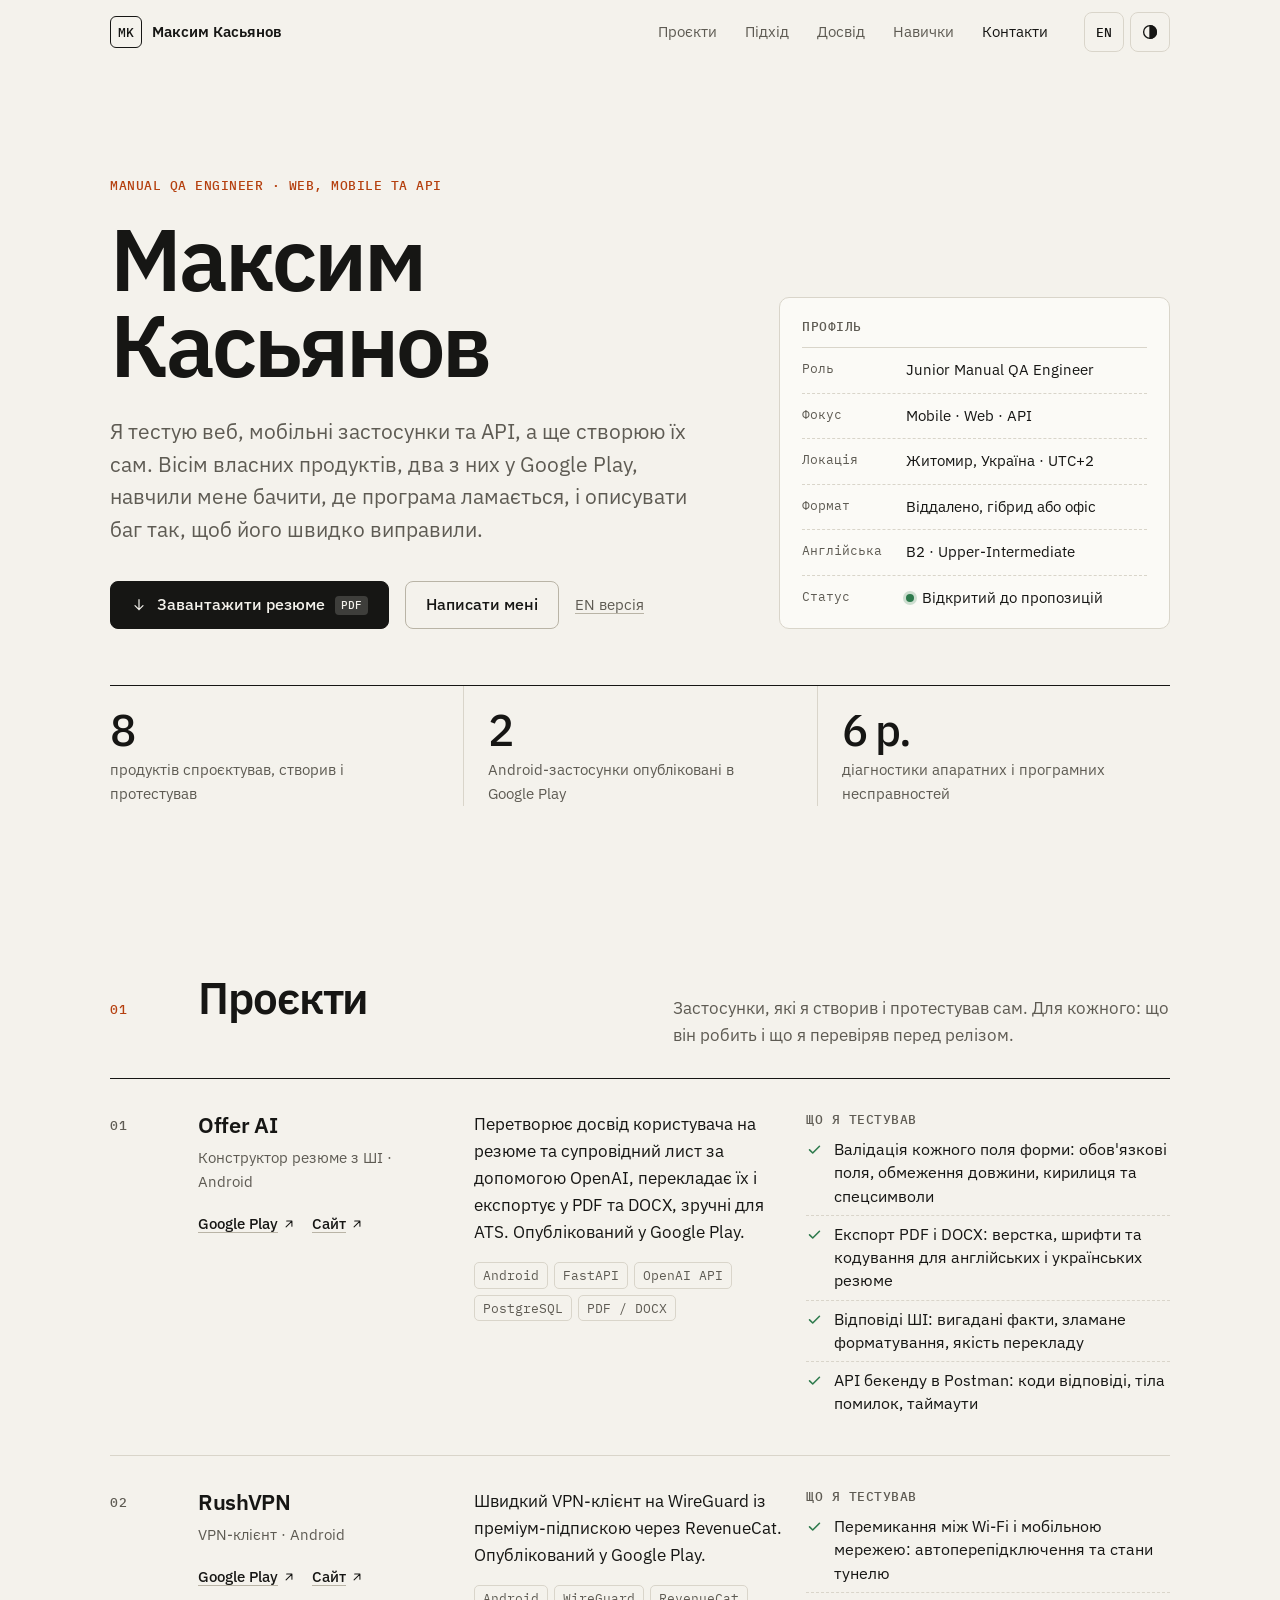
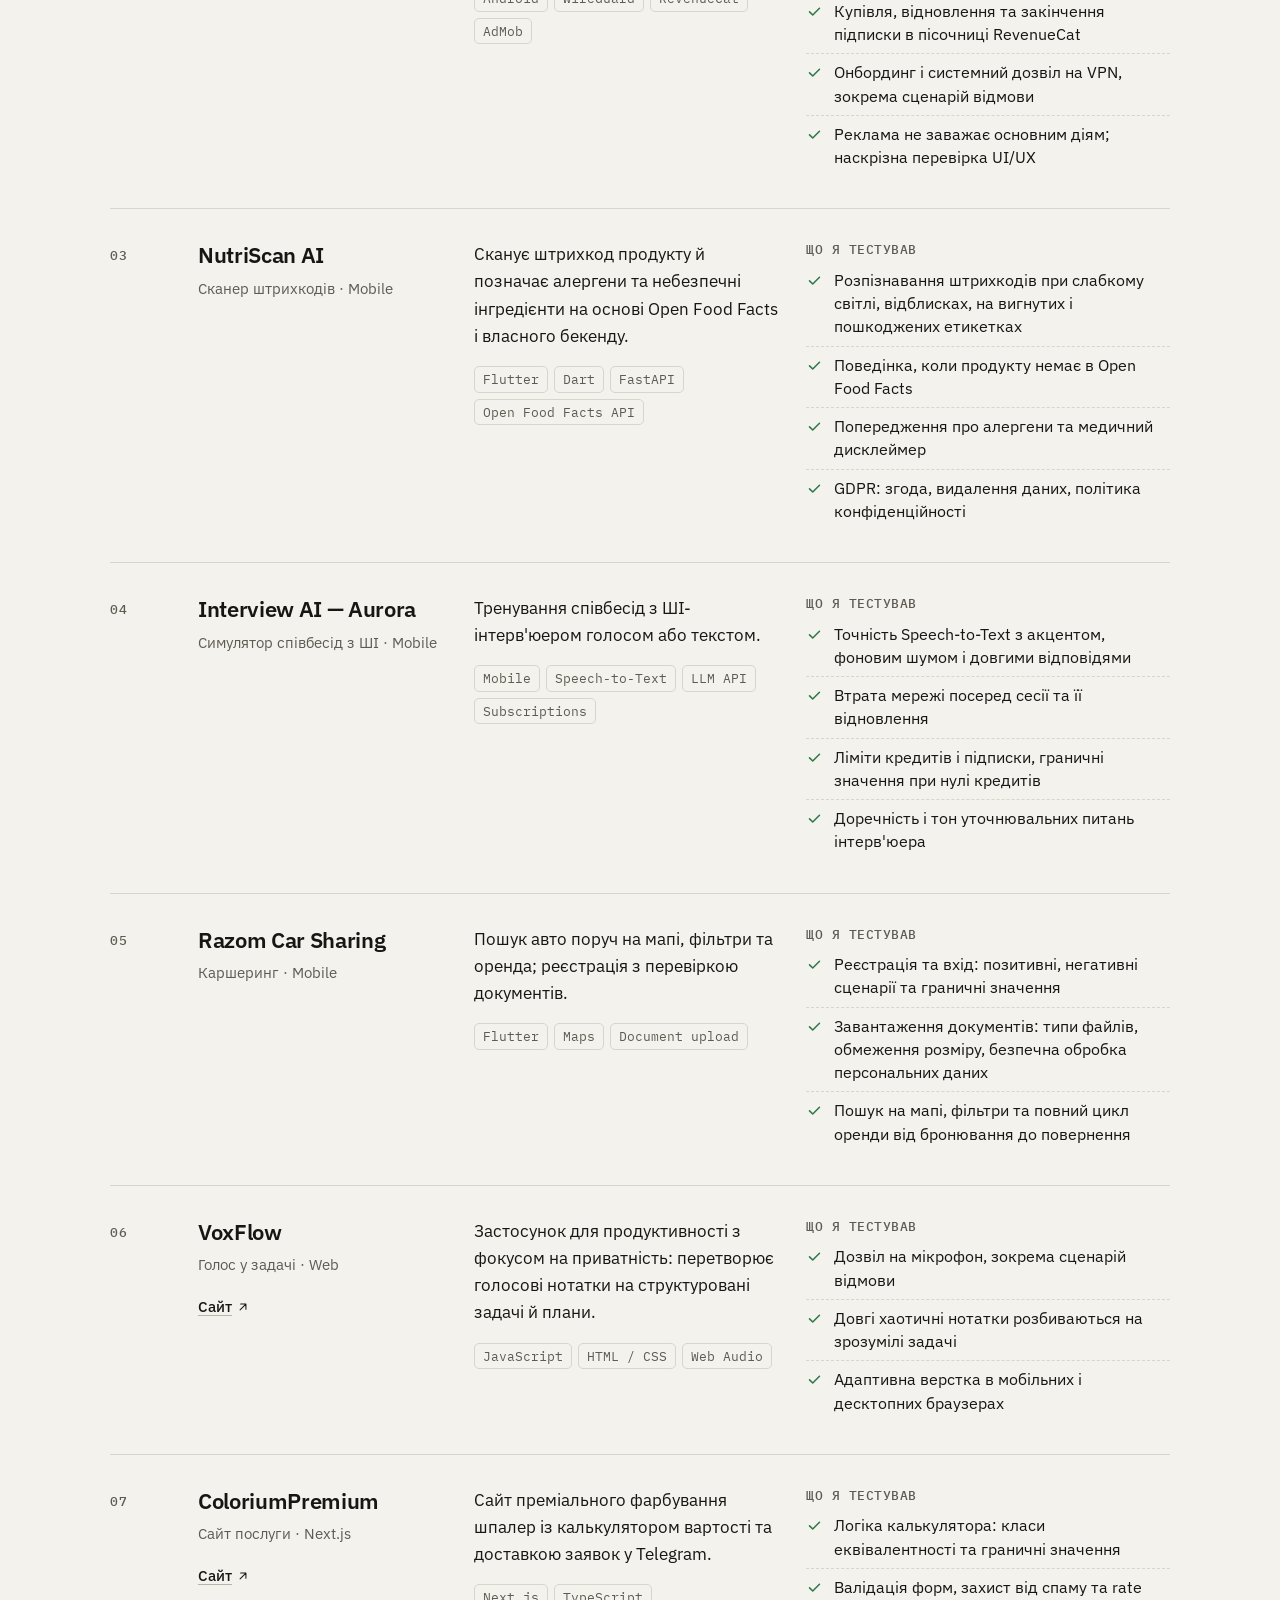
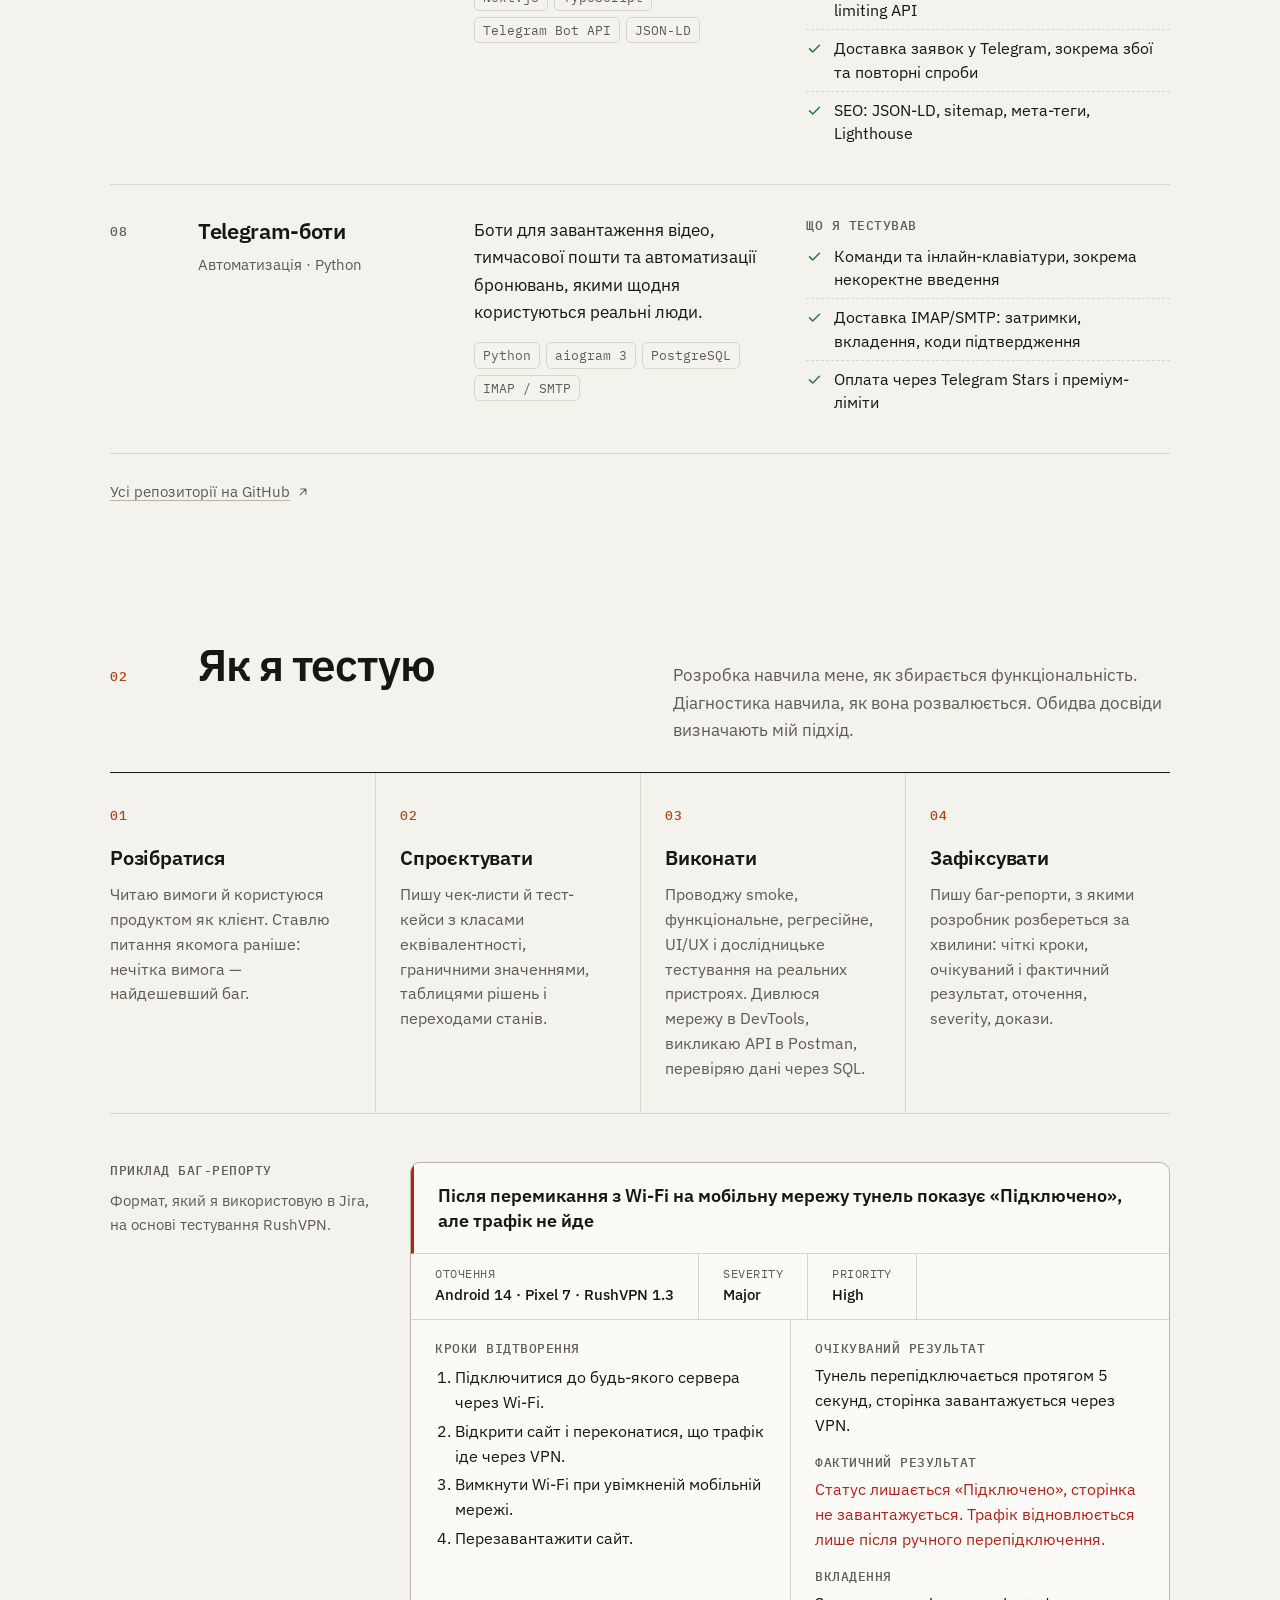
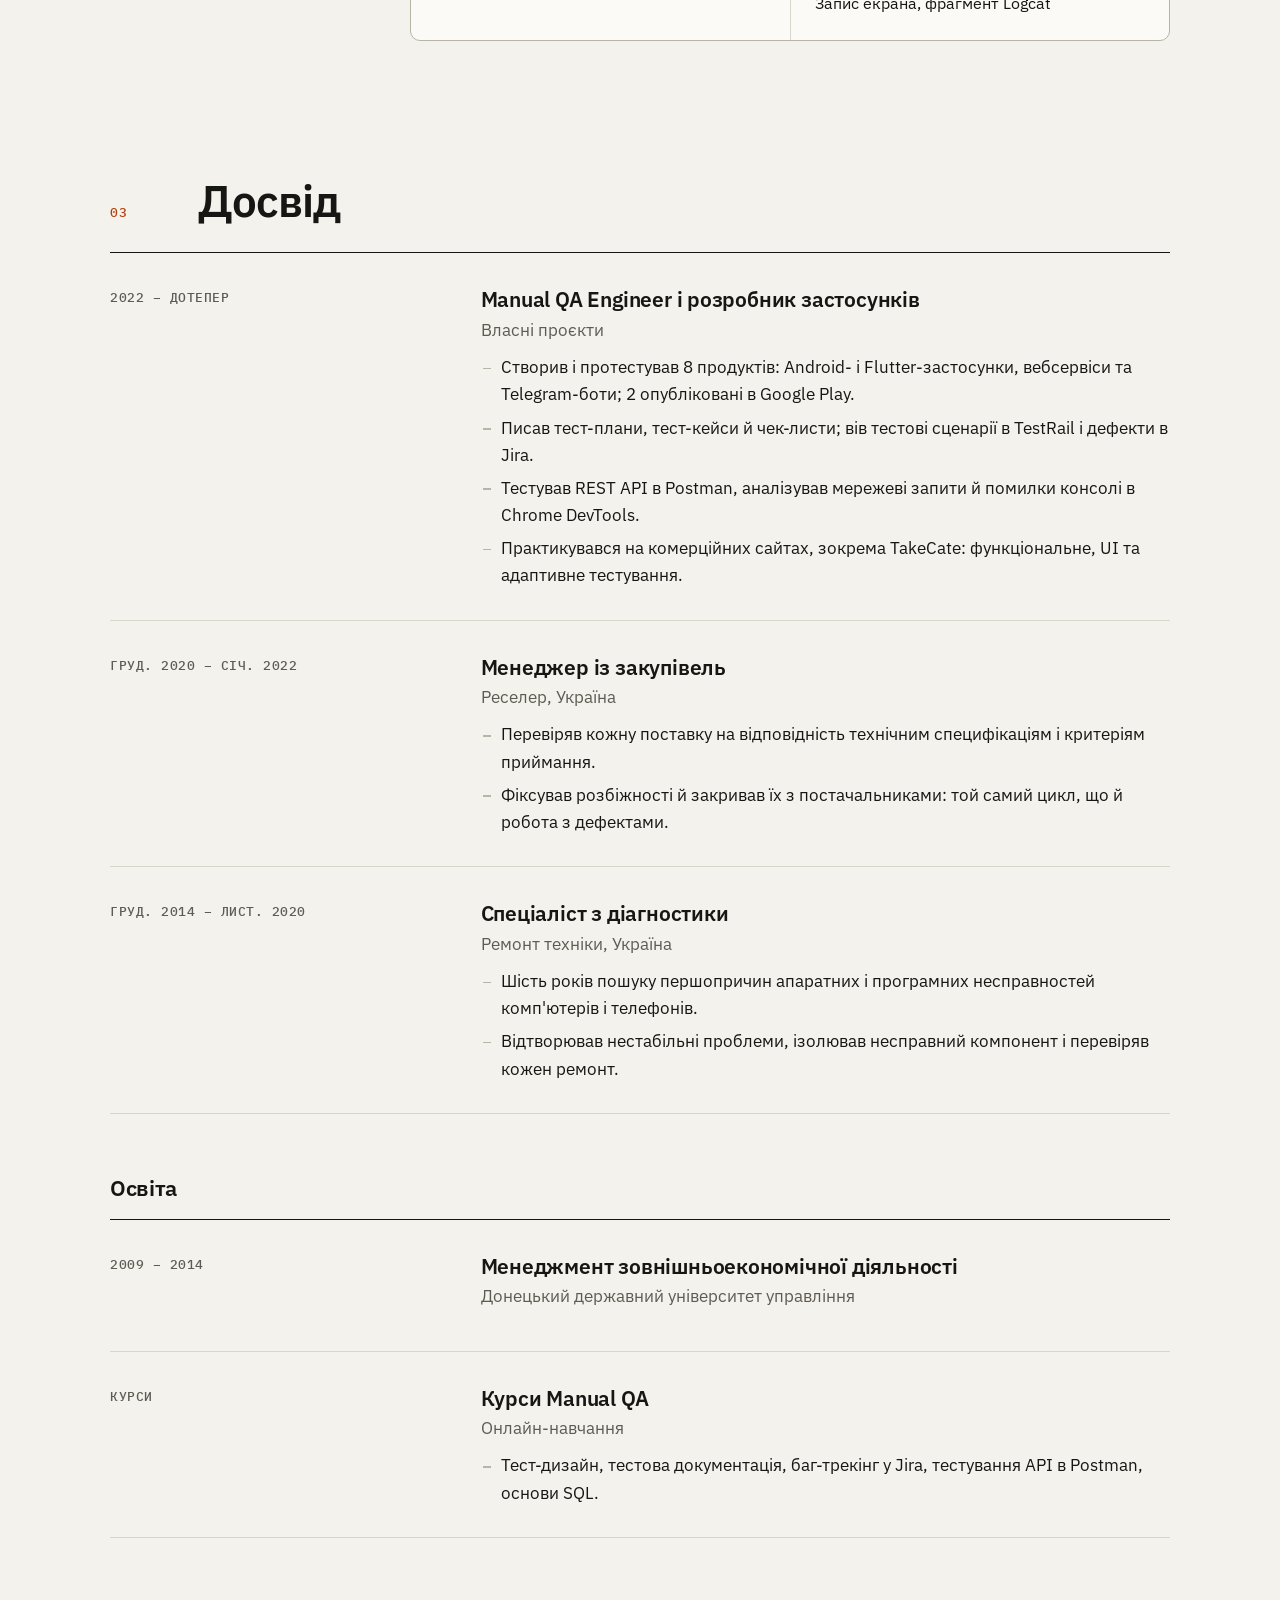
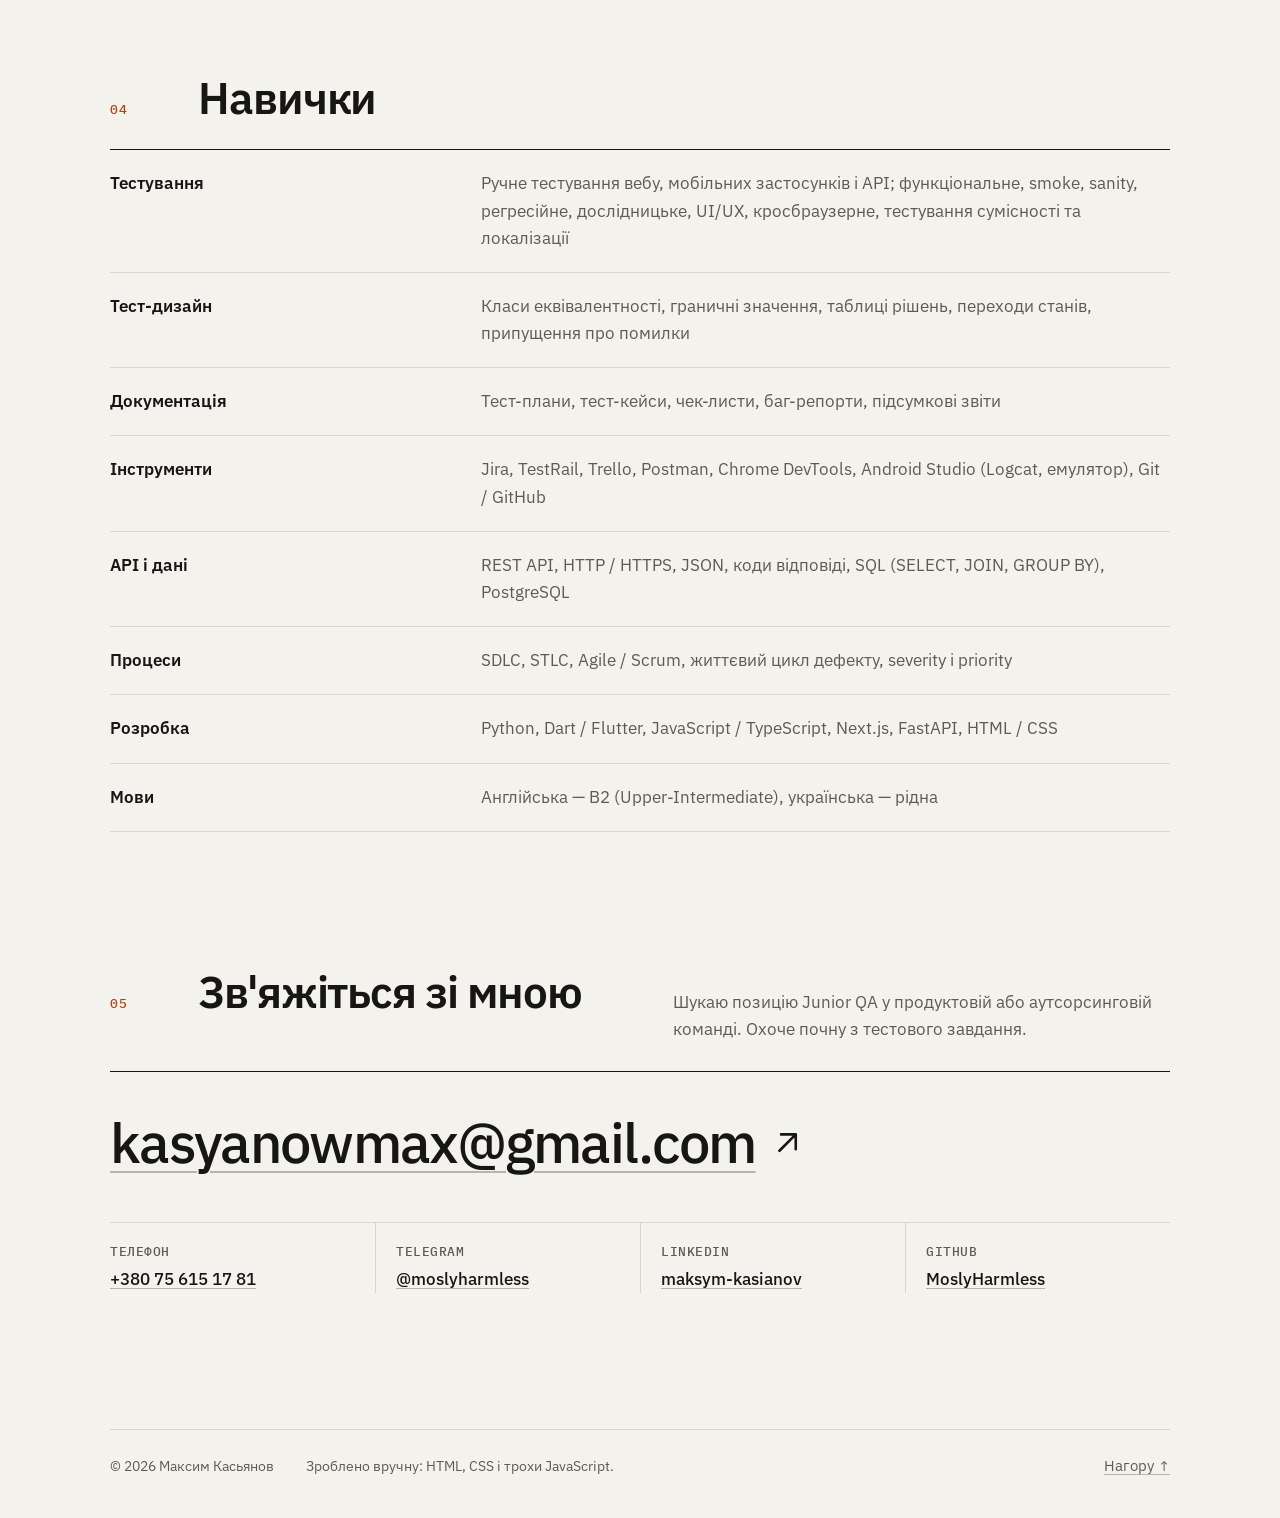
==== commit 21009d14: "Add education, QA courses and English level to site and CV - Education section on both pages and in " ====
--- a/uk/index.html
+++ b/uk/index.html
@@ -36,7 +36,7 @@
 <link rel="stylesheet" href="../assets/site.css">
 <script>try{var s=localStorage.getItem("theme");if(s)document.documentElement.dataset.theme=s}catch(_){}document.documentElement.classList.add("js")</script>
 <script src="../assets/site.js" defer></script>
-<script type="application/ld+json">{"@context": "https://schema.org", "@graph": [{"@type": "Person", "@id": "https://moslyharmless.github.io/cv-portfolio/#person", "name": "Maksym Kasianov", "alternateName": ["Максим Касьянов", "Mosly"], "jobTitle": "Manual QA Engineer", "description": "Manual QA Engineer у Житомирі: тестування вебу, мобільних застосунків і API, тест-дизайн, баг-репорти в Jira, Postman. Вісім застосунків створив і протестував, два в Google Play.", "url": "https://moslyharmless.github.io/cv-portfolio/", "email": "mailto:kasyanowmax@gmail.com", "telephone": "+380756151781", "address": {"@type": "PostalAddress", "addressLocality": "Zhytomyr", "addressCountry": "UA"}, "knowsAbout": ["Manual testing", "Mobile testing", "Web testing", "API testing", "Regression testing", "Test design", "Jira", "TestRail", "Postman", "Chrome DevTools", "SQL", "Python", "Flutter"], "knowsLanguage": ["uk", "en"], "sameAs": ["https://github.com/MoslyHarmless", "https://www.linkedin.com/in/maksym-kasianov", "https://t.me/moslyharmless"]}, {"@type": "ProfilePage", "@id": "https://moslyharmless.github.io/cv-portfolio/uk/#page", "url": "https://moslyharmless.github.io/cv-portfolio/uk/", "name": "Максим Касьянов — Manual QA Engineer (Web, Mobile, API) | Портфоліо", "inLanguage": "uk", "mainEntity": {"@id": "https://moslyharmless.github.io/cv-portfolio/#person"}}]}</script>
+<script type="application/ld+json">{"@context": "https://schema.org", "@graph": [{"@type": "Person", "@id": "https://moslyharmless.github.io/cv-portfolio/#person", "name": "Maksym Kasianov", "alternateName": ["Максим Касьянов", "Mosly"], "jobTitle": "Manual QA Engineer", "description": "Manual QA Engineer у Житомирі: тестування вебу, мобільних застосунків і API, тест-дизайн, баг-репорти в Jira, Postman. Вісім застосунків створив і протестував, два в Google Play.", "url": "https://moslyharmless.github.io/cv-portfolio/", "email": "mailto:kasyanowmax@gmail.com", "telephone": "+380756151781", "address": {"@type": "PostalAddress", "addressLocality": "Zhytomyr", "addressCountry": "UA"}, "knowsAbout": ["Manual testing", "Mobile testing", "Web testing", "API testing", "Regression testing", "Test design", "Jira", "TestRail", "Postman", "Chrome DevTools", "SQL", "Python", "Flutter"], "knowsLanguage": ["uk", "en"], "alumniOf": {"@type": "CollegeOrUniversity", "name": "Donetsk State University of Management"}, "sameAs": ["https://github.com/MoslyHarmless", "https://www.linkedin.com/in/maksym-kasianov", "https://t.me/moslyharmless"]}, {"@type": "ProfilePage", "@id": "https://moslyharmless.github.io/cv-portfolio/uk/#page", "url": "https://moslyharmless.github.io/cv-portfolio/uk/", "name": "Максим Касьянов — Manual QA Engineer (Web, Mobile, API) | Портфоліо", "inLanguage": "uk", "mainEntity": {"@id": "https://moslyharmless.github.io/cv-portfolio/#person"}}]}</script>
 </head>
 <body>
 <svg width="0" height="0" style="position:absolute" aria-hidden="true">
@@ -72,7 +72,7 @@
   </div>
   <aside class="profile" aria-label="Профіль">
     <p class="profile-label">Профіль</p>
-    <dl><div><dt>Роль</dt><dd>Junior Manual QA Engineer</dd></div><div><dt>Фокус</dt><dd>Mobile · Web · API</dd></div><div><dt>Локація</dt><dd>Житомир, Україна · UTC+2</dd></div><div><dt>Формат</dt><dd>Віддалено, гібрид або офіс</dd></div><div><dt>Статус</dt><dd><span class="dot" aria-hidden="true"></span>Відкритий до пропозицій</dd></div></dl>
+    <dl><div><dt>Роль</dt><dd>Junior Manual QA Engineer</dd></div><div><dt>Фокус</dt><dd>Mobile · Web · API</dd></div><div><dt>Локація</dt><dd>Житомир, Україна · UTC+2</dd></div><div><dt>Формат</dt><dd>Віддалено, гібрид або офіс</dd></div><div><dt>Англійська</dt><dd>B2 · Upper-Intermediate</dd></div><div><dt>Статус</dt><dd><span class="dot" aria-hidden="true"></span>Відкритий до пропозицій</dd></div></dl>
   </aside>
   <ul class="facts"><li><span class="fact-num">8</span><span class="fact-text">продуктів спроєктував, створив і протестував</span></li><li><span class="fact-num">2</span><span class="fact-text">Android-застосунки опубліковані в Google Play</span></li><li><span class="fact-num">6 р.</span><span class="fact-text">діагностики апаратних і програмних несправностей</span></li></ul>
 </section>
@@ -232,10 +232,18 @@
   <p class="job-period">Груд. 2014 – Лист. 2020</p>
   <div><h3>Спеціаліст з діагностики</h3><p class="job-org">Ремонт техніки, Україна</p><ul><li>Шість років пошуку першопричин апаратних і програмних несправностей комп&#x27;ютерів і телефонів.</li><li>Відтворював нестабільні проблеми, ізолював несправний компонент і перевіряв кожен ремонт.</li></ul></div>
 </li></ol>
+  <h3 class="sub-head reveal">Освіта</h3>
+  <ol class="jobs"><li class="job reveal">
+  <p class="job-period">2009 – 2014</p>
+  <div><h3>Менеджмент зовнішньоекономічної діяльності</h3><p class="job-org">Донецький державний університет управління</p></div>
+</li><li class="job reveal">
+  <p class="job-period">Курси</p>
+  <div><h3>Курси Manual QA</h3><p class="job-org">Онлайн-навчання</p><ul><li>Тест-дизайн, тестова документація, баг-трекінг у Jira, тестування API в Postman, основи SQL.</li></ul></div>
+</li></ol>
 </section>
 <section class="section wrap" id="skills" aria-labelledby="skills-title">
   <div class="section-head"><span class="section-num">04</span><h2 id="skills-title">Навички</h2></div>
-  <dl class="skills"><div class="reveal"><dt>Тестування</dt><dd>Ручне тестування вебу, мобільних застосунків і API; функціональне, smoke, sanity, регресійне, дослідницьке, UI/UX, кросбраузерне, тестування сумісності та локалізації</dd></div><div class="reveal"><dt>Тест-дизайн</dt><dd>Класи еквівалентності, граничні значення, таблиці рішень, переходи станів, припущення про помилки</dd></div><div class="reveal"><dt>Документація</dt><dd>Тест-плани, тест-кейси, чек-листи, баг-репорти, підсумкові звіти</dd></div><div class="reveal"><dt>Інструменти</dt><dd>Jira, TestRail, Trello, Postman, Chrome DevTools, Android Studio (Logcat, емулятор), Git / GitHub</dd></div><div class="reveal"><dt>API і дані</dt><dd>REST API, HTTP / HTTPS, JSON, коди відповіді, SQL (SELECT, JOIN, GROUP BY), PostgreSQL</dd></div><div class="reveal"><dt>Процеси</dt><dd>SDLC, STLC, Agile / Scrum, життєвий цикл дефекту, severity і priority</dd></div><div class="reveal"><dt>Розробка</dt><dd>Python, Dart / Flutter, JavaScript / TypeScript, Next.js, FastAPI, HTML / CSS</dd></div></dl>
+  <dl class="skills"><div class="reveal"><dt>Тестування</dt><dd>Ручне тестування вебу, мобільних застосунків і API; функціональне, smoke, sanity, регресійне, дослідницьке, UI/UX, кросбраузерне, тестування сумісності та локалізації</dd></div><div class="reveal"><dt>Тест-дизайн</dt><dd>Класи еквівалентності, граничні значення, таблиці рішень, переходи станів, припущення про помилки</dd></div><div class="reveal"><dt>Документація</dt><dd>Тест-плани, тест-кейси, чек-листи, баг-репорти, підсумкові звіти</dd></div><div class="reveal"><dt>Інструменти</dt><dd>Jira, TestRail, Trello, Postman, Chrome DevTools, Android Studio (Logcat, емулятор), Git / GitHub</dd></div><div class="reveal"><dt>API і дані</dt><dd>REST API, HTTP / HTTPS, JSON, коди відповіді, SQL (SELECT, JOIN, GROUP BY), PostgreSQL</dd></div><div class="reveal"><dt>Процеси</dt><dd>SDLC, STLC, Agile / Scrum, життєвий цикл дефекту, severity і priority</dd></div><div class="reveal"><dt>Розробка</dt><dd>Python, Dart / Flutter, JavaScript / TypeScript, Next.js, FastAPI, HTML / CSS</dd></div><div class="reveal"><dt>Мови</dt><dd>Англійська — B2 (Upper-Intermediate), українська — рідна</dd></div></dl>
 </section>
 <section class="section wrap contact" id="contact" aria-labelledby="contact-title">
   <div class="section-head"><span class="section-num">05</span><h2 id="contact-title">Зв&#x27;яжіться зі мною</h2><p class="section-intro">Шукаю позицію Junior QA у продуктовій або аутсорсинговій команді. Охоче почну з тестового завдання.</p></div>
--- a/assets/site.css
+++ b/assets/site.css
@@ -247,6 +247,8 @@
 .job-org { color: var(--muted); margin-bottom: 10px; }
 .job ul li { position: relative; padding-left: 20px; margin-top: 6px; }
 .job ul li::before { content: ""; position: absolute; left: 2px; top: .8em; width: 8px; height: 1.5px; background: var(--line-strong); }
+
+.sub-head { margin-top: 56px; padding-bottom: 14px; border-bottom: 1px solid var(--ink); font-size: 22px; font-weight: 600; letter-spacing: -.015em; }
 
 /* Skills */
 .skills div { display: grid; grid-template-columns: 64px minmax(0, .9fr) minmax(0, 2.4fr); gap: 8px 24px; padding: 20px 0; border-bottom: 1px solid var(--line); }
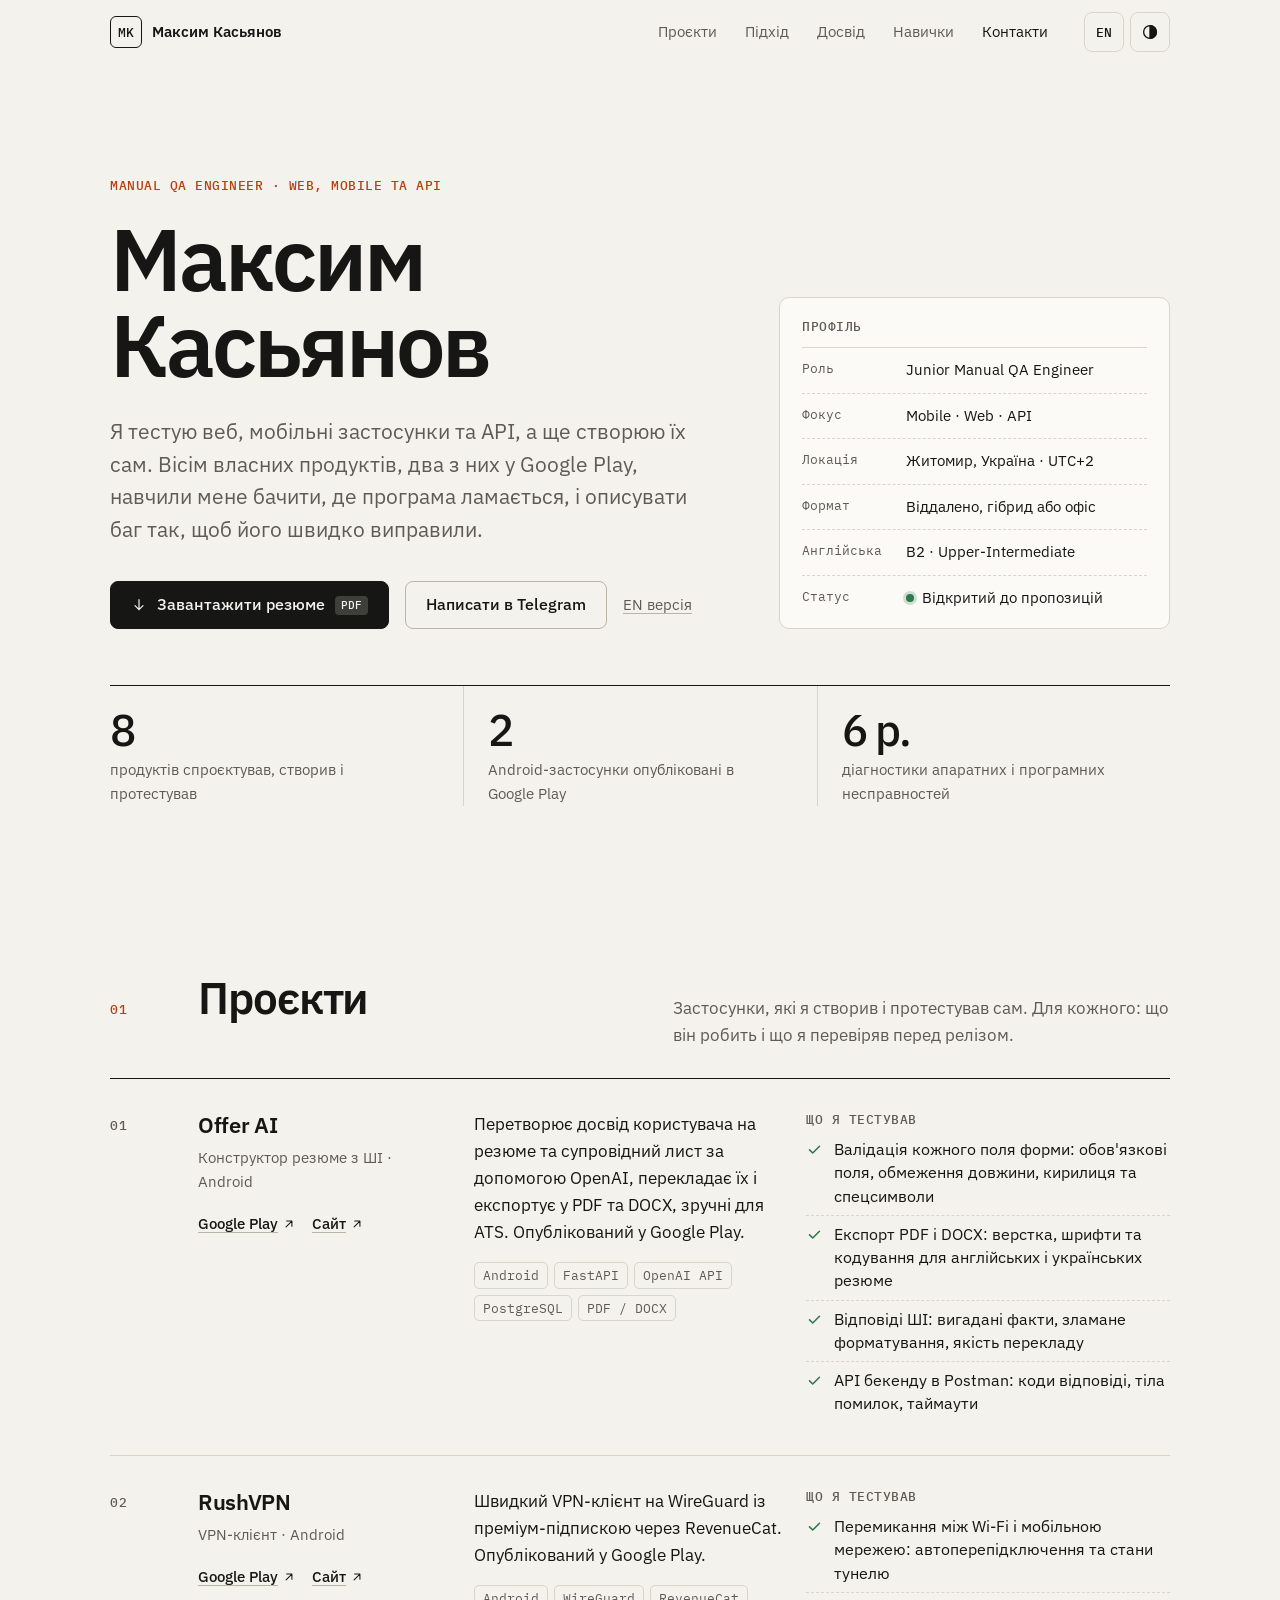
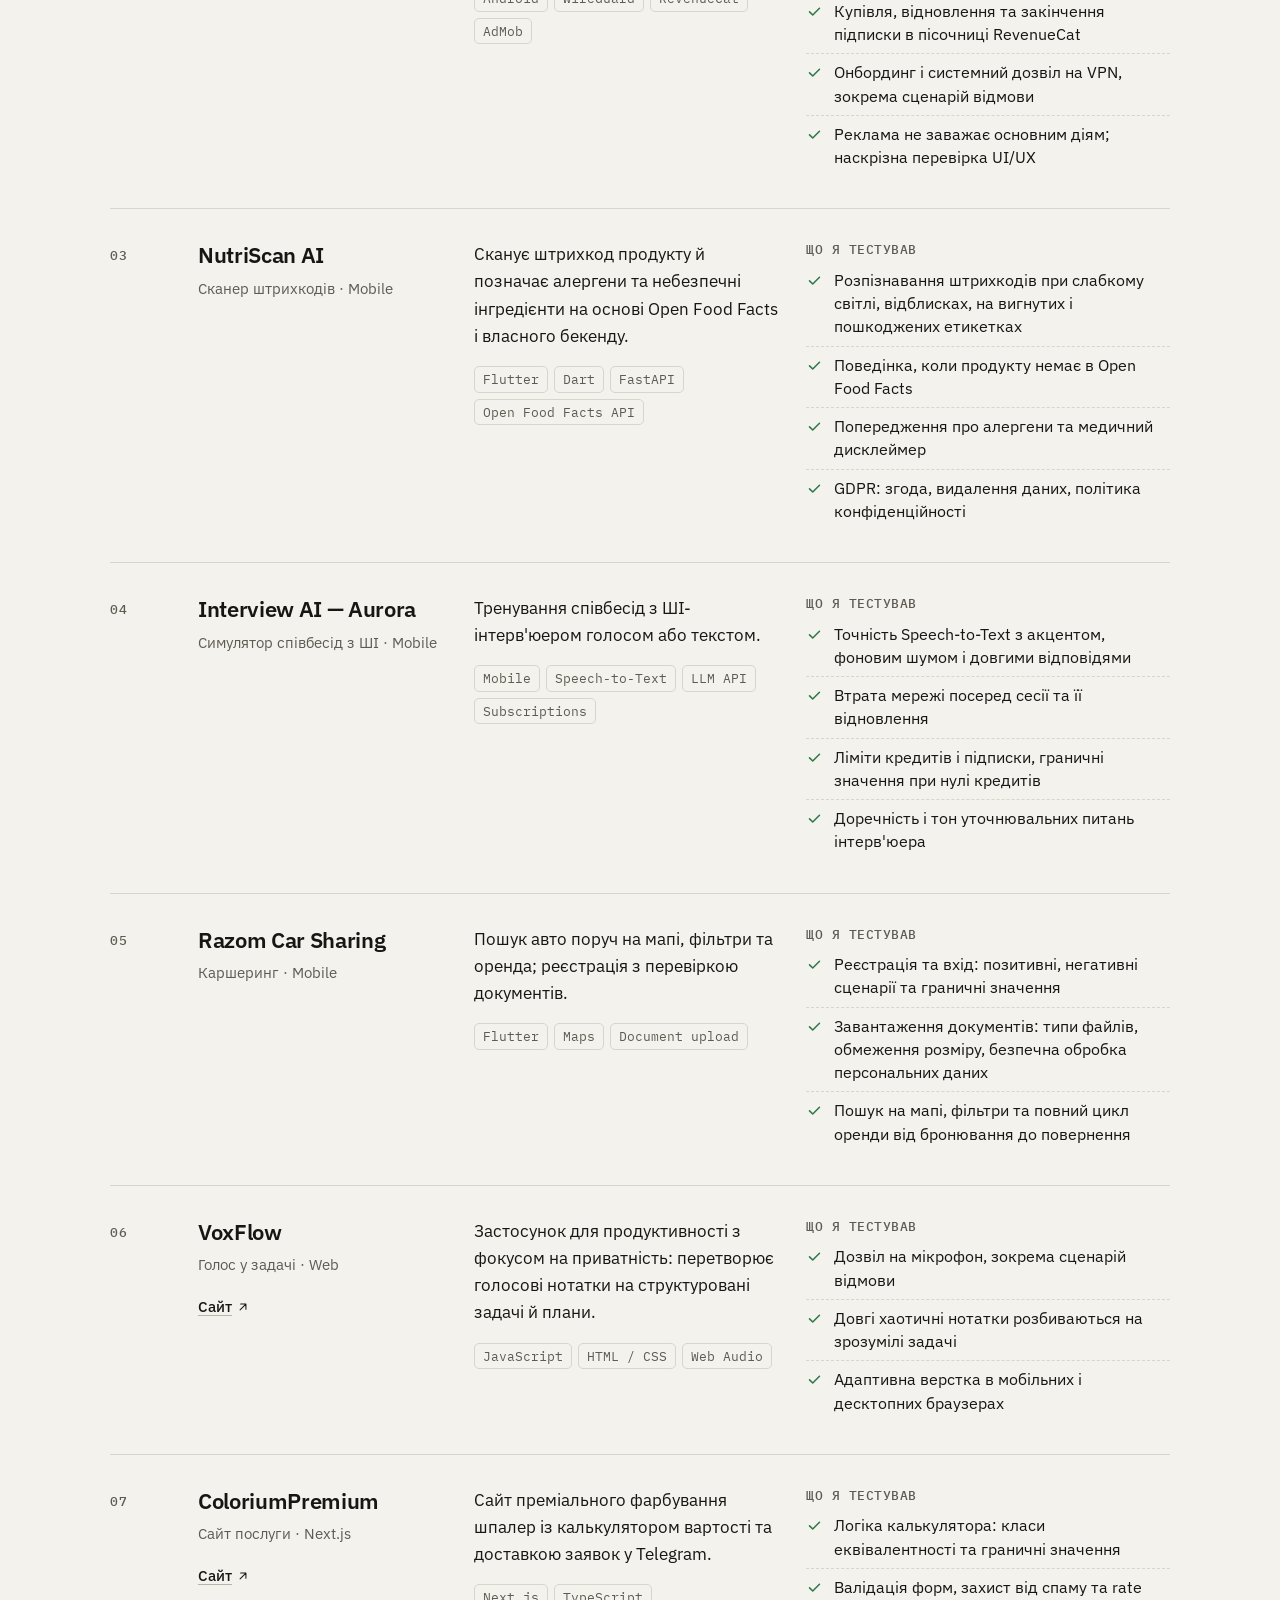
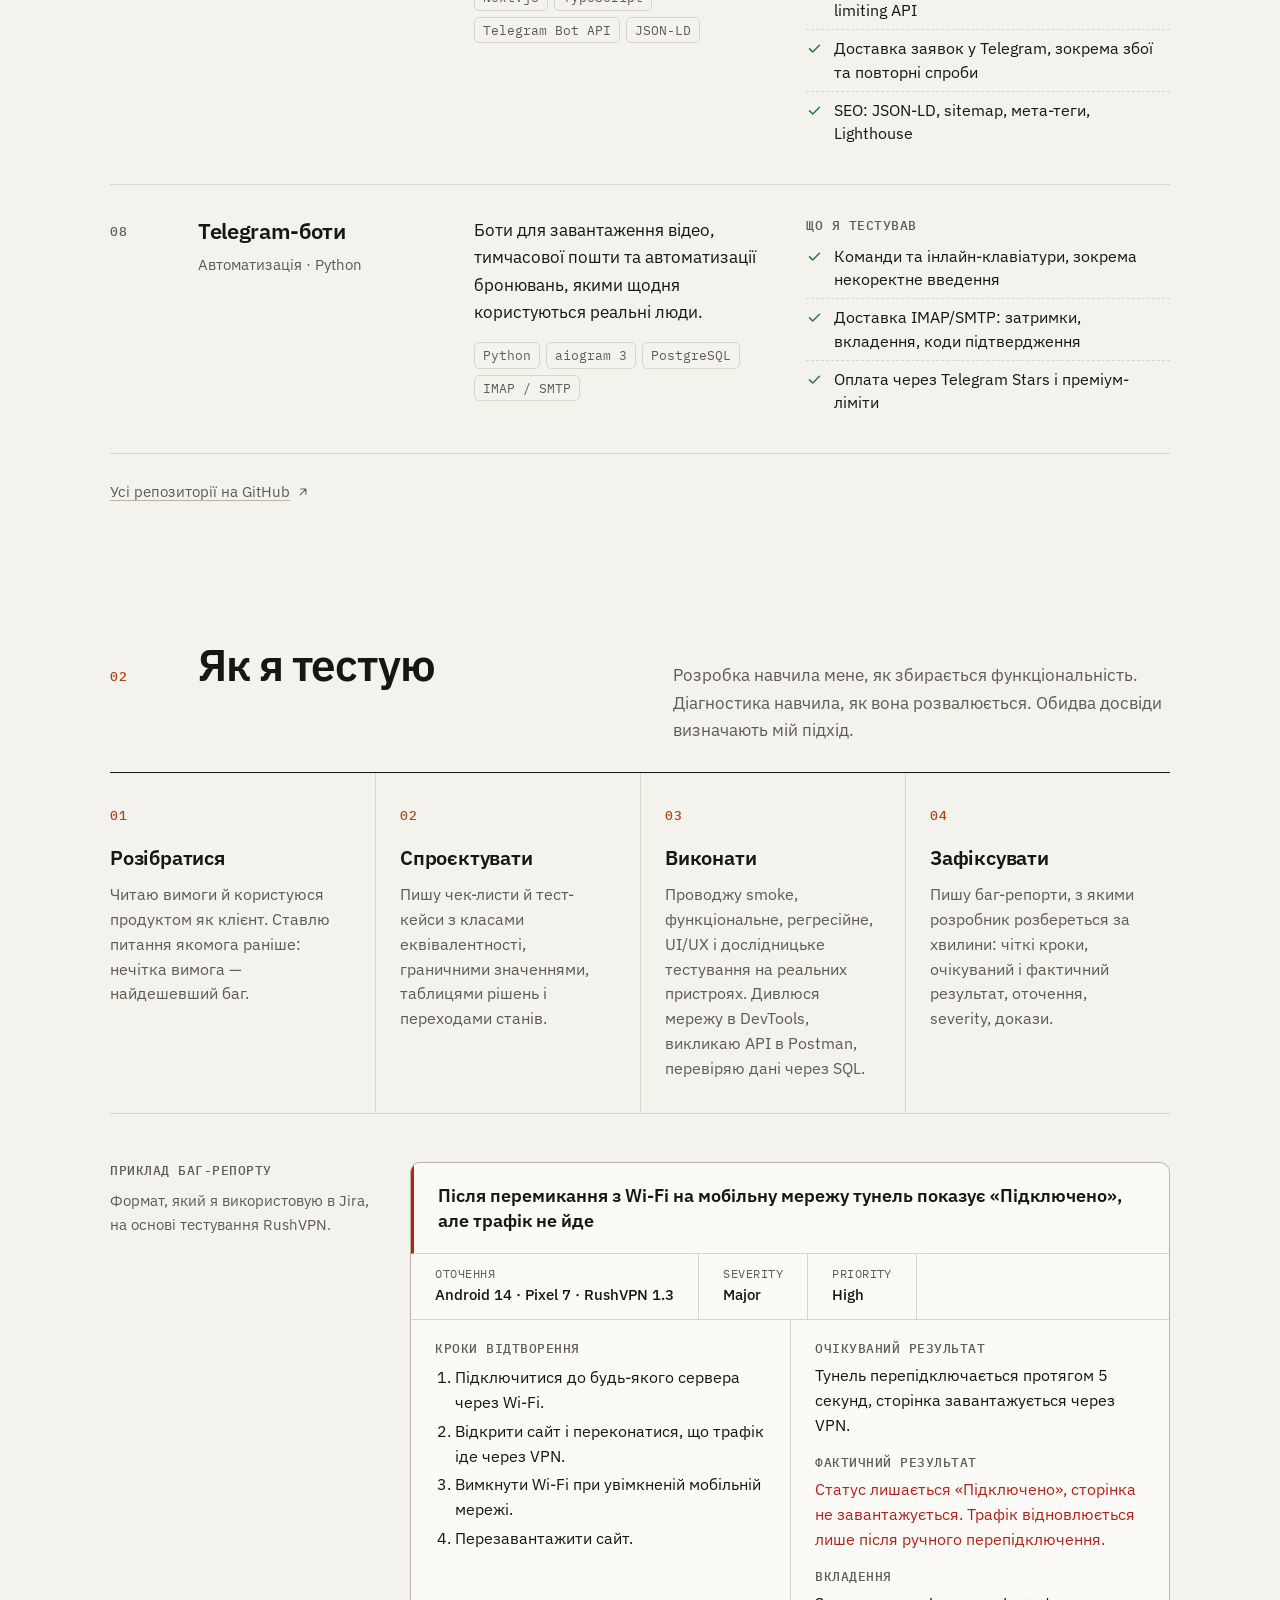
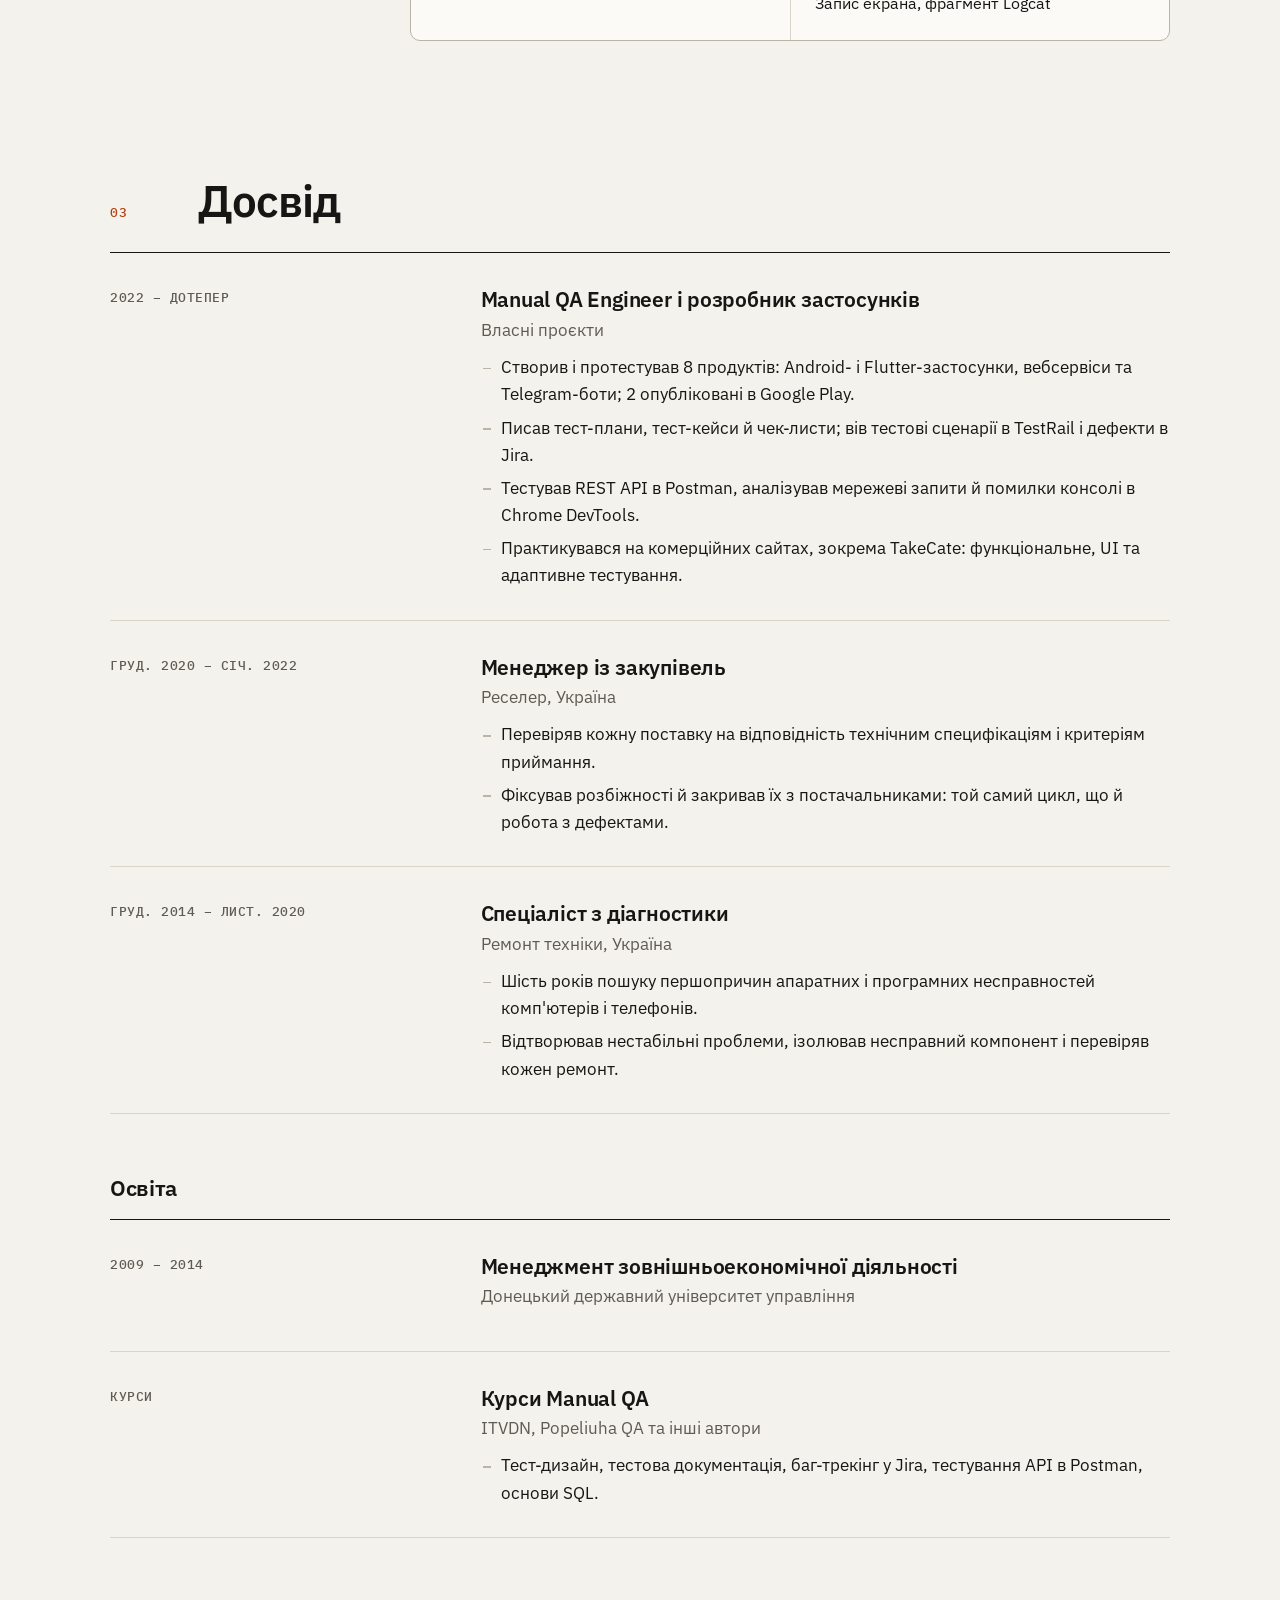
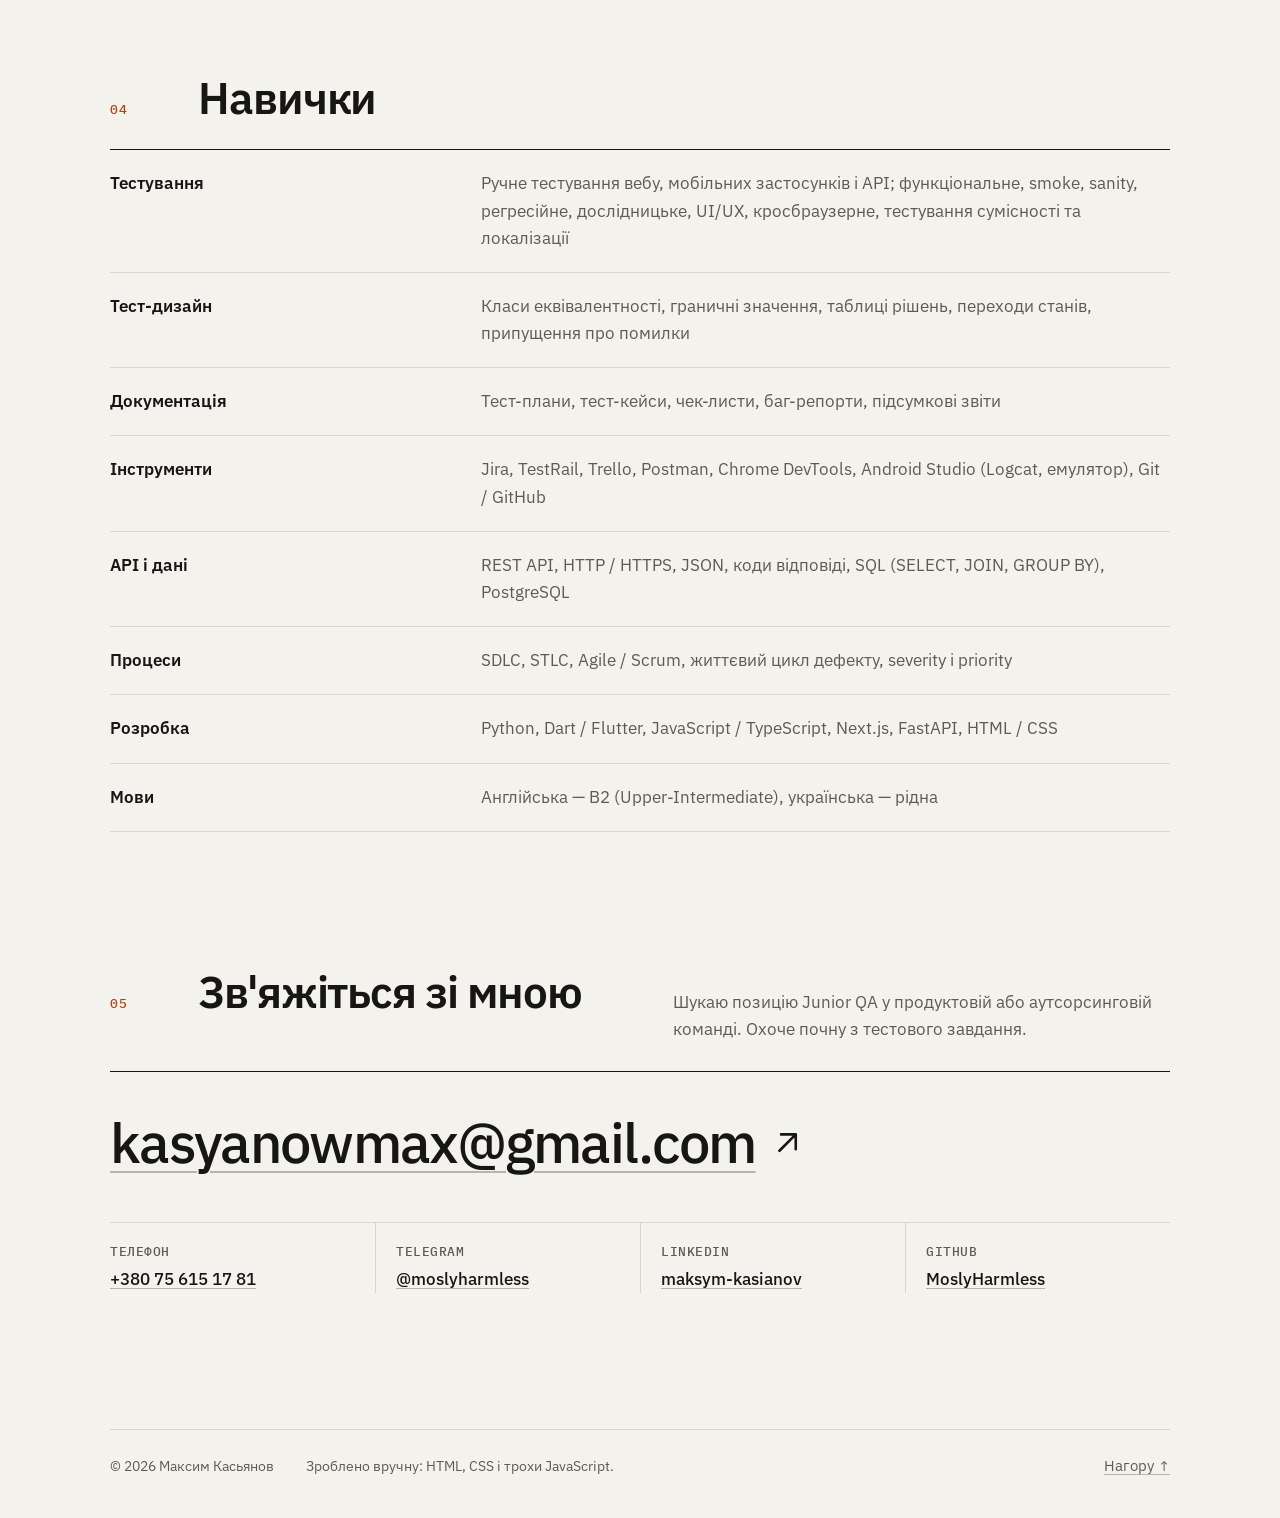
==== commit 1a3a949a: "Link hero contact button to Telegram and name QA course providers Co-Authored-By: Claude Opus 5.5 <n" ====
--- a/uk/index.html
+++ b/uk/index.html
@@ -66,7 +66,7 @@
     <p class="lead">Я тестую веб, мобільні застосунки та API, а ще створюю їх сам. Вісім власних продуктів, два з них у Google Play, навчили мене бачити, де програма ламається, і описувати баг так, щоб його швидко виправили.</p>
     <div class="actions">
       <a class="btn btn-primary" href="../cv/CV_Maksym_Kasianov_QA_UA.pdf" download><svg class="icon" aria-hidden="true"><use href="#i-down"/></svg>Завантажити резюме <span class="btn-meta">PDF</span></a>
-      <a class="btn" href="mailto:kasyanowmax@gmail.com">Написати мені</a>
+      <a class="btn" href="https://t.me/moslyharmless" target="_blank" rel="noopener">Написати в Telegram</a>
       <a class="text-link" href="../cv/CV_Maksym_Kasianov_QA_EN.pdf" download hreflang="en">EN версія</a>
     </div>
   </div>
@@ -238,7 +238,7 @@
   <div><h3>Менеджмент зовнішньоекономічної діяльності</h3><p class="job-org">Донецький державний університет управління</p></div>
 </li><li class="job reveal">
   <p class="job-period">Курси</p>
-  <div><h3>Курси Manual QA</h3><p class="job-org">Онлайн-навчання</p><ul><li>Тест-дизайн, тестова документація, баг-трекінг у Jira, тестування API в Postman, основи SQL.</li></ul></div>
+  <div><h3>Курси Manual QA</h3><p class="job-org">ITVDN, Popeliuha QA та інші автори</p><ul><li>Тест-дизайн, тестова документація, баг-трекінг у Jira, тестування API в Postman, основи SQL.</li></ul></div>
 </li></ol>
 </section>
 <section class="section wrap" id="skills" aria-labelledby="skills-title">
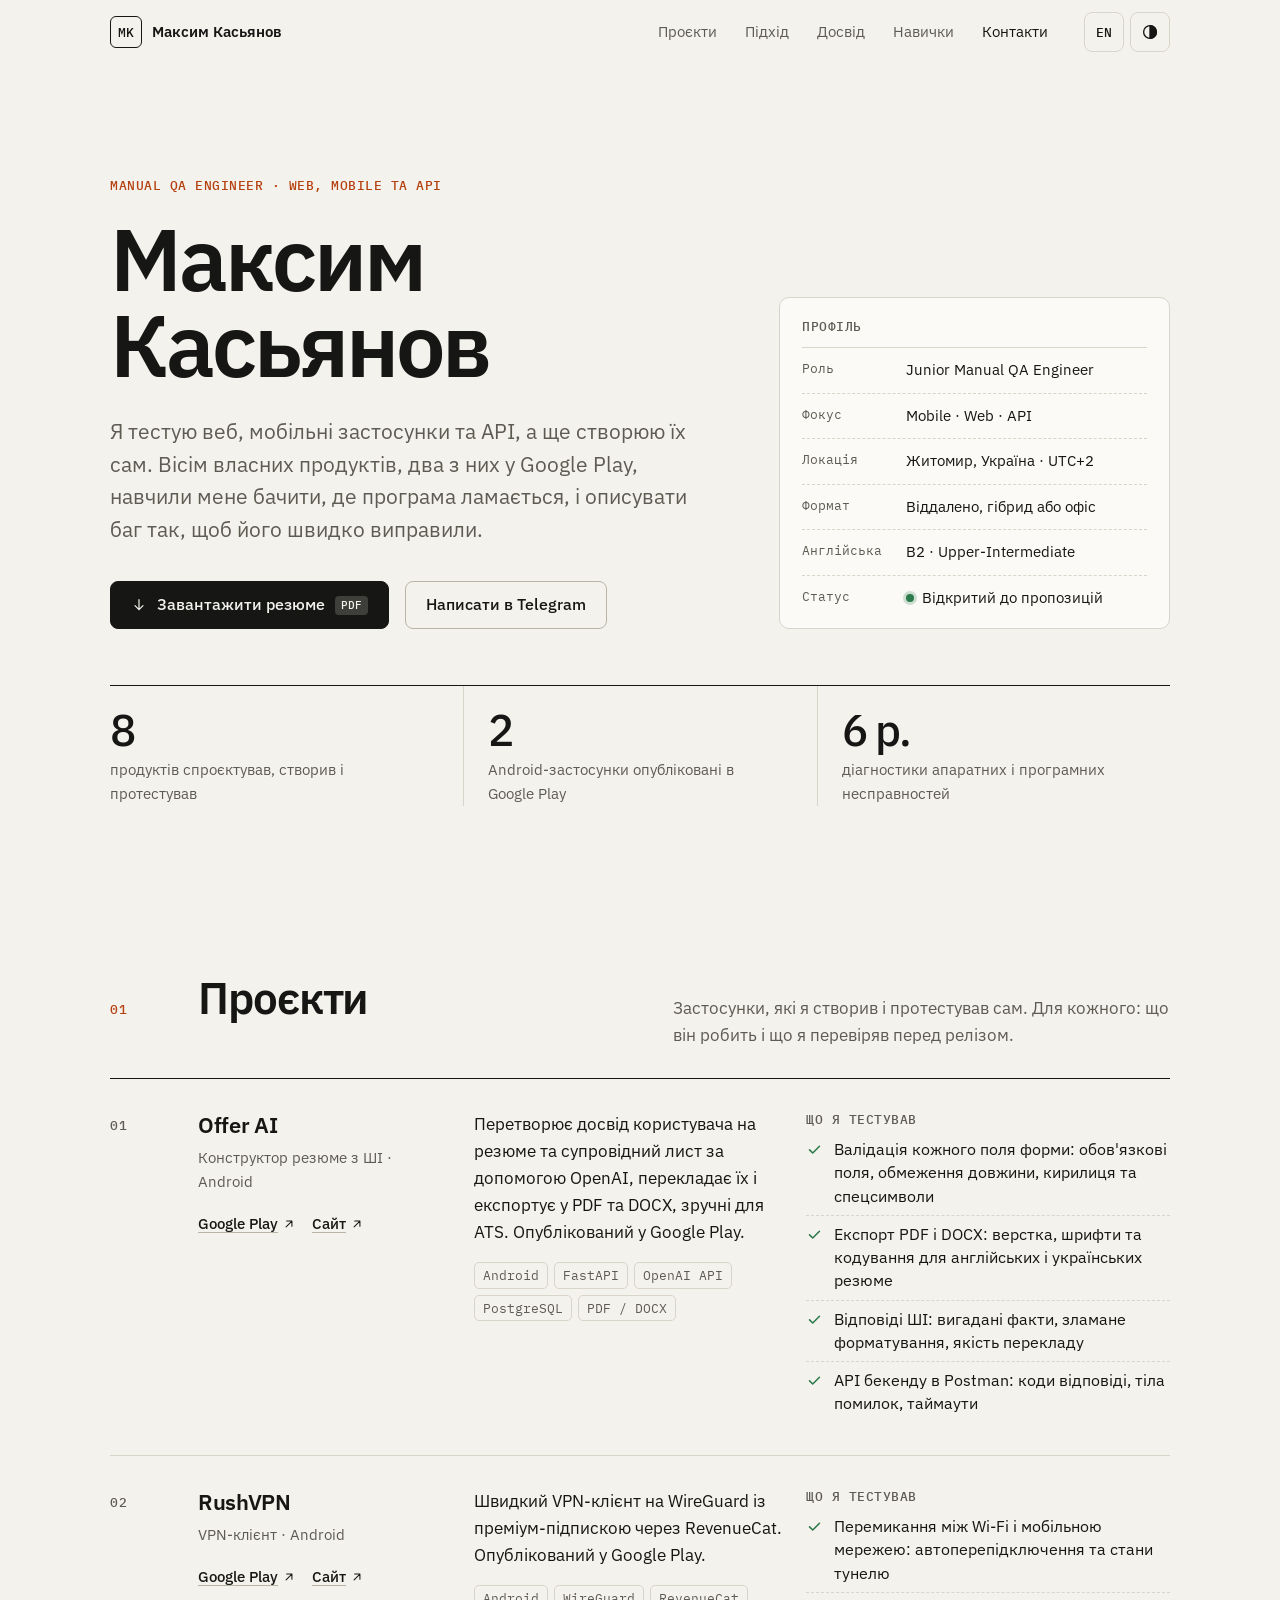
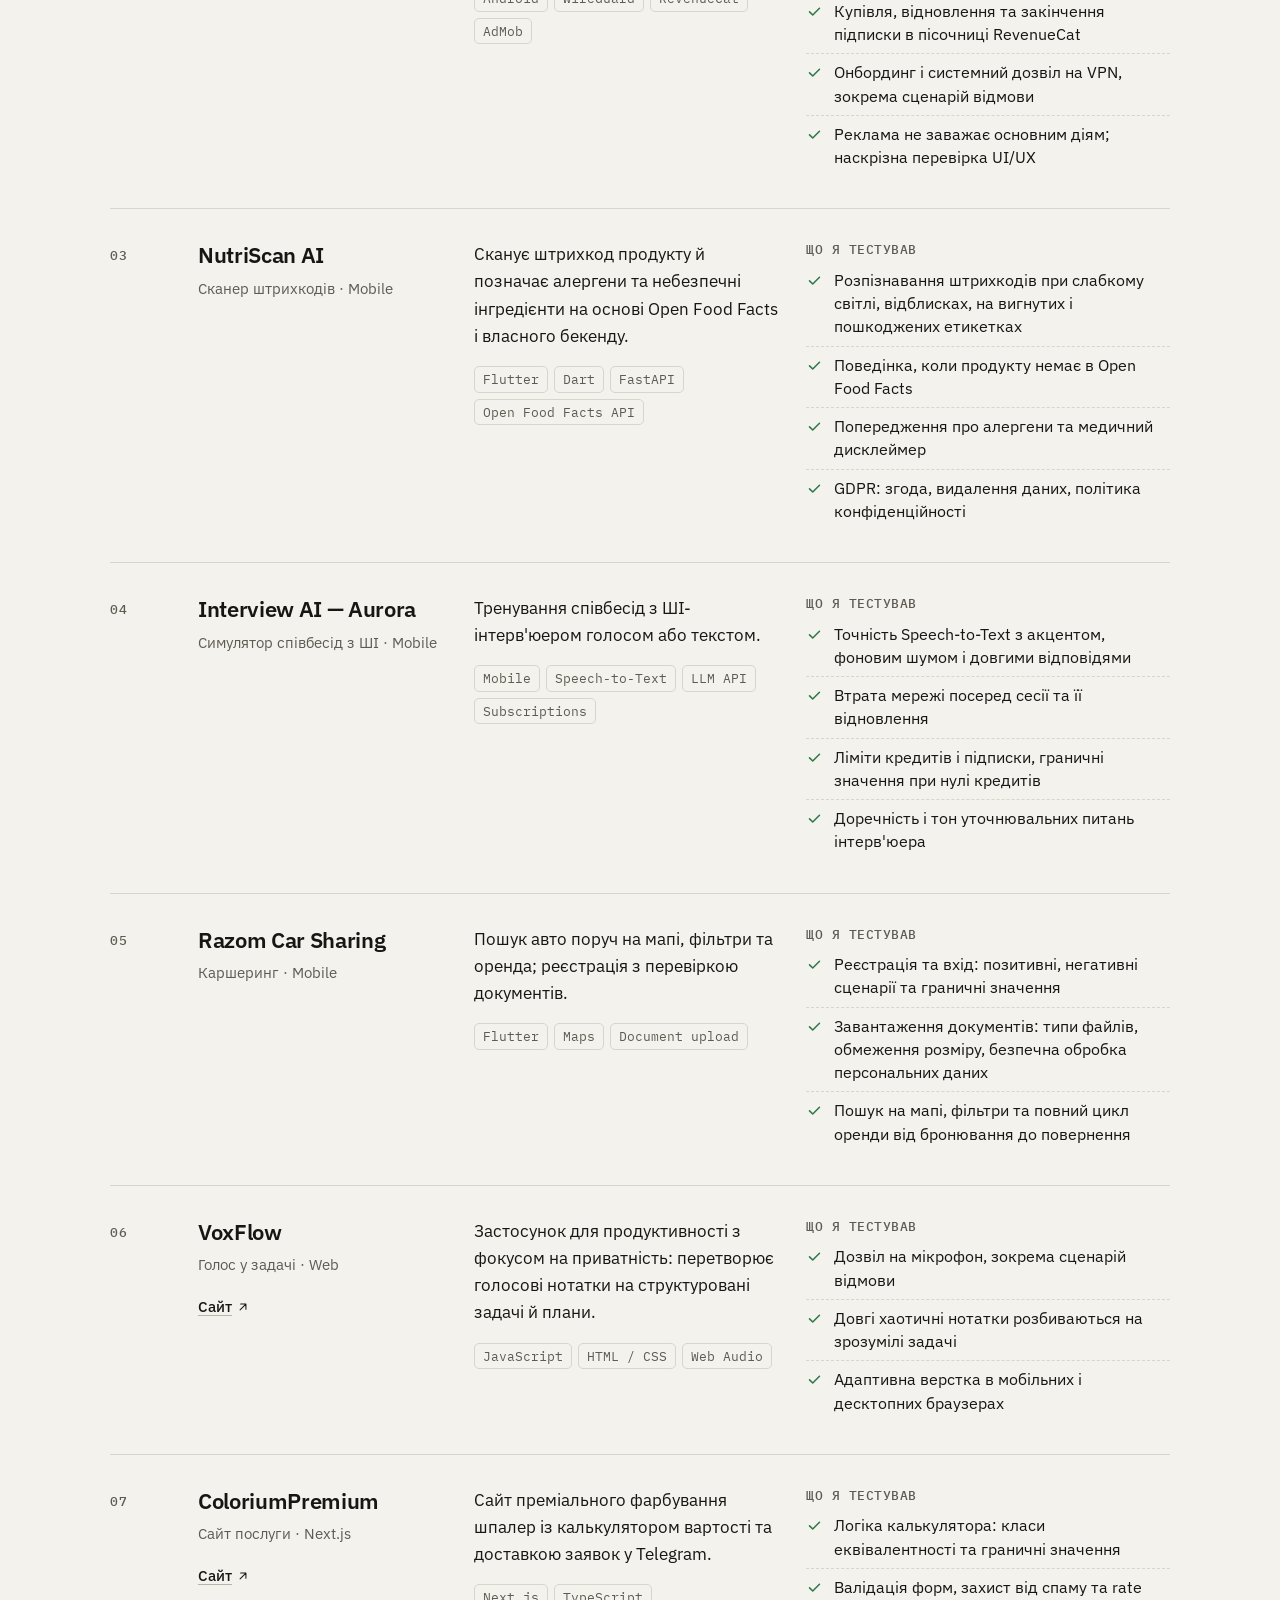
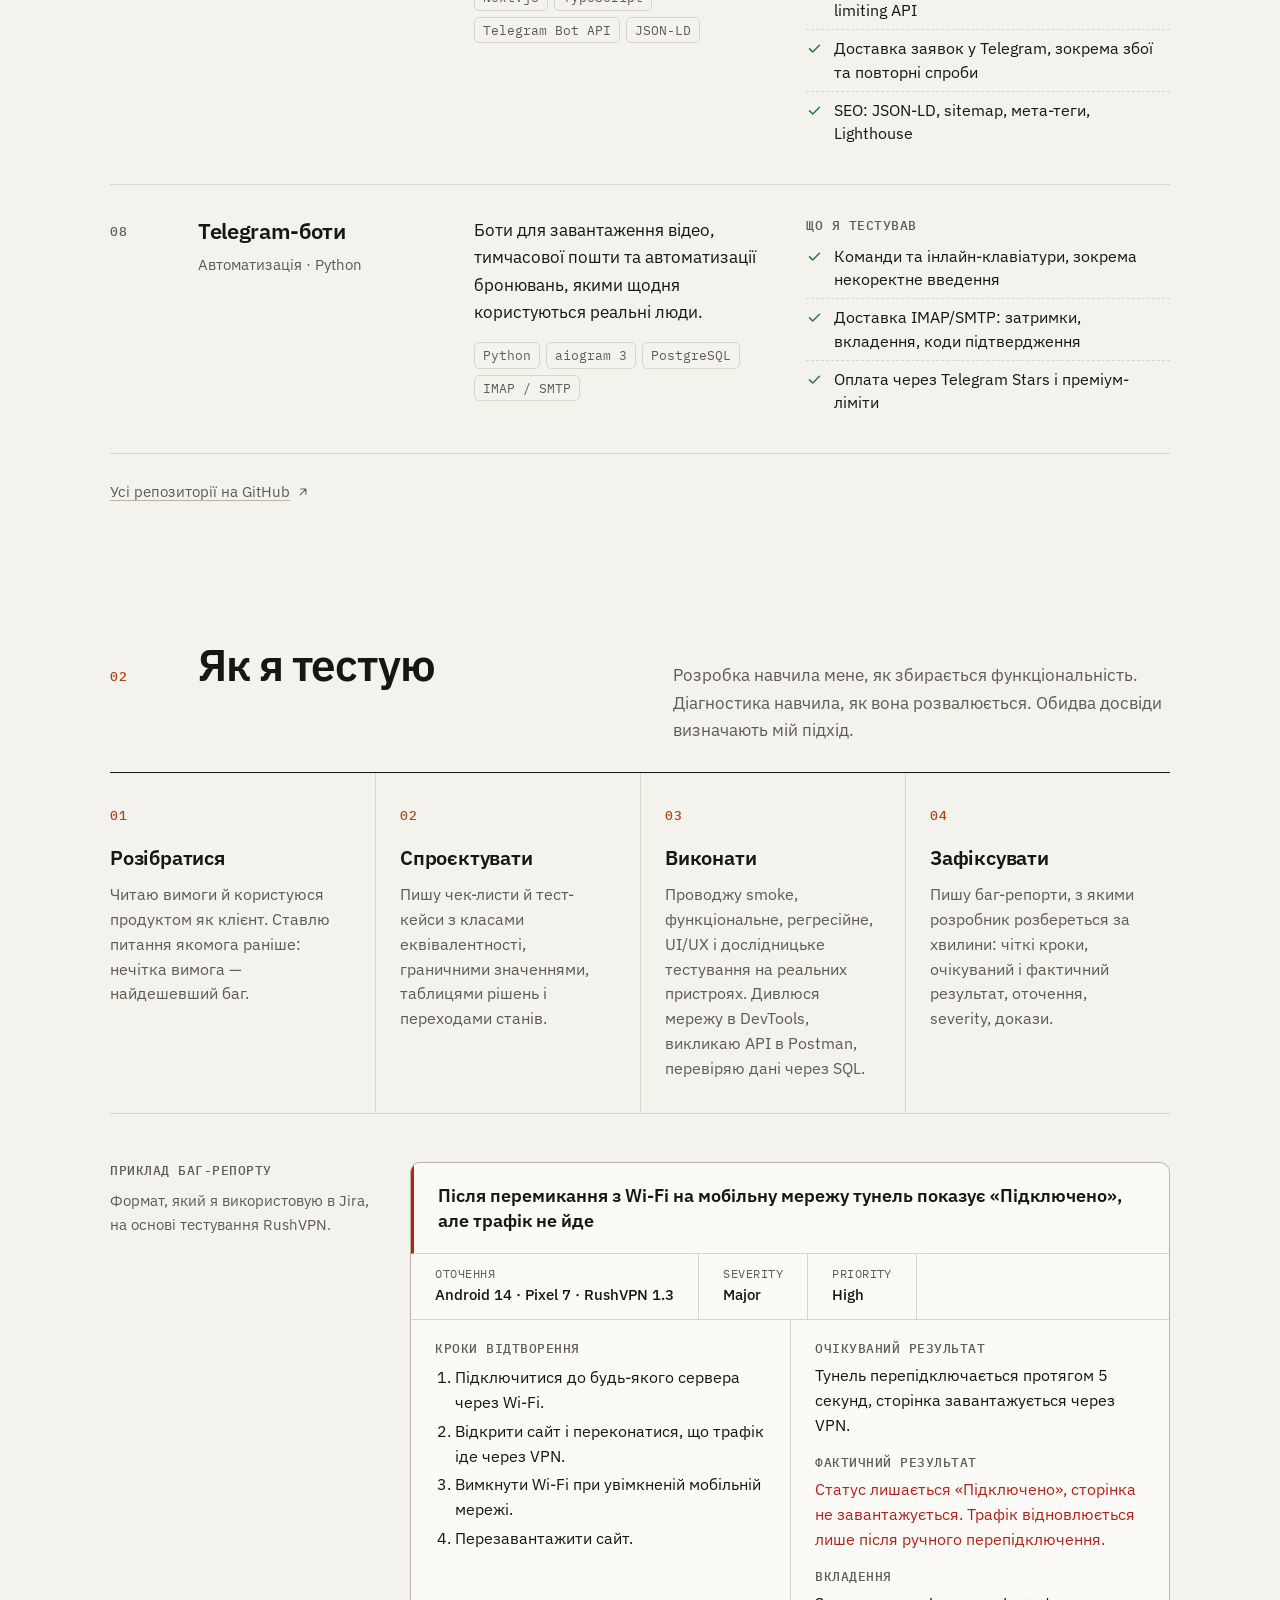
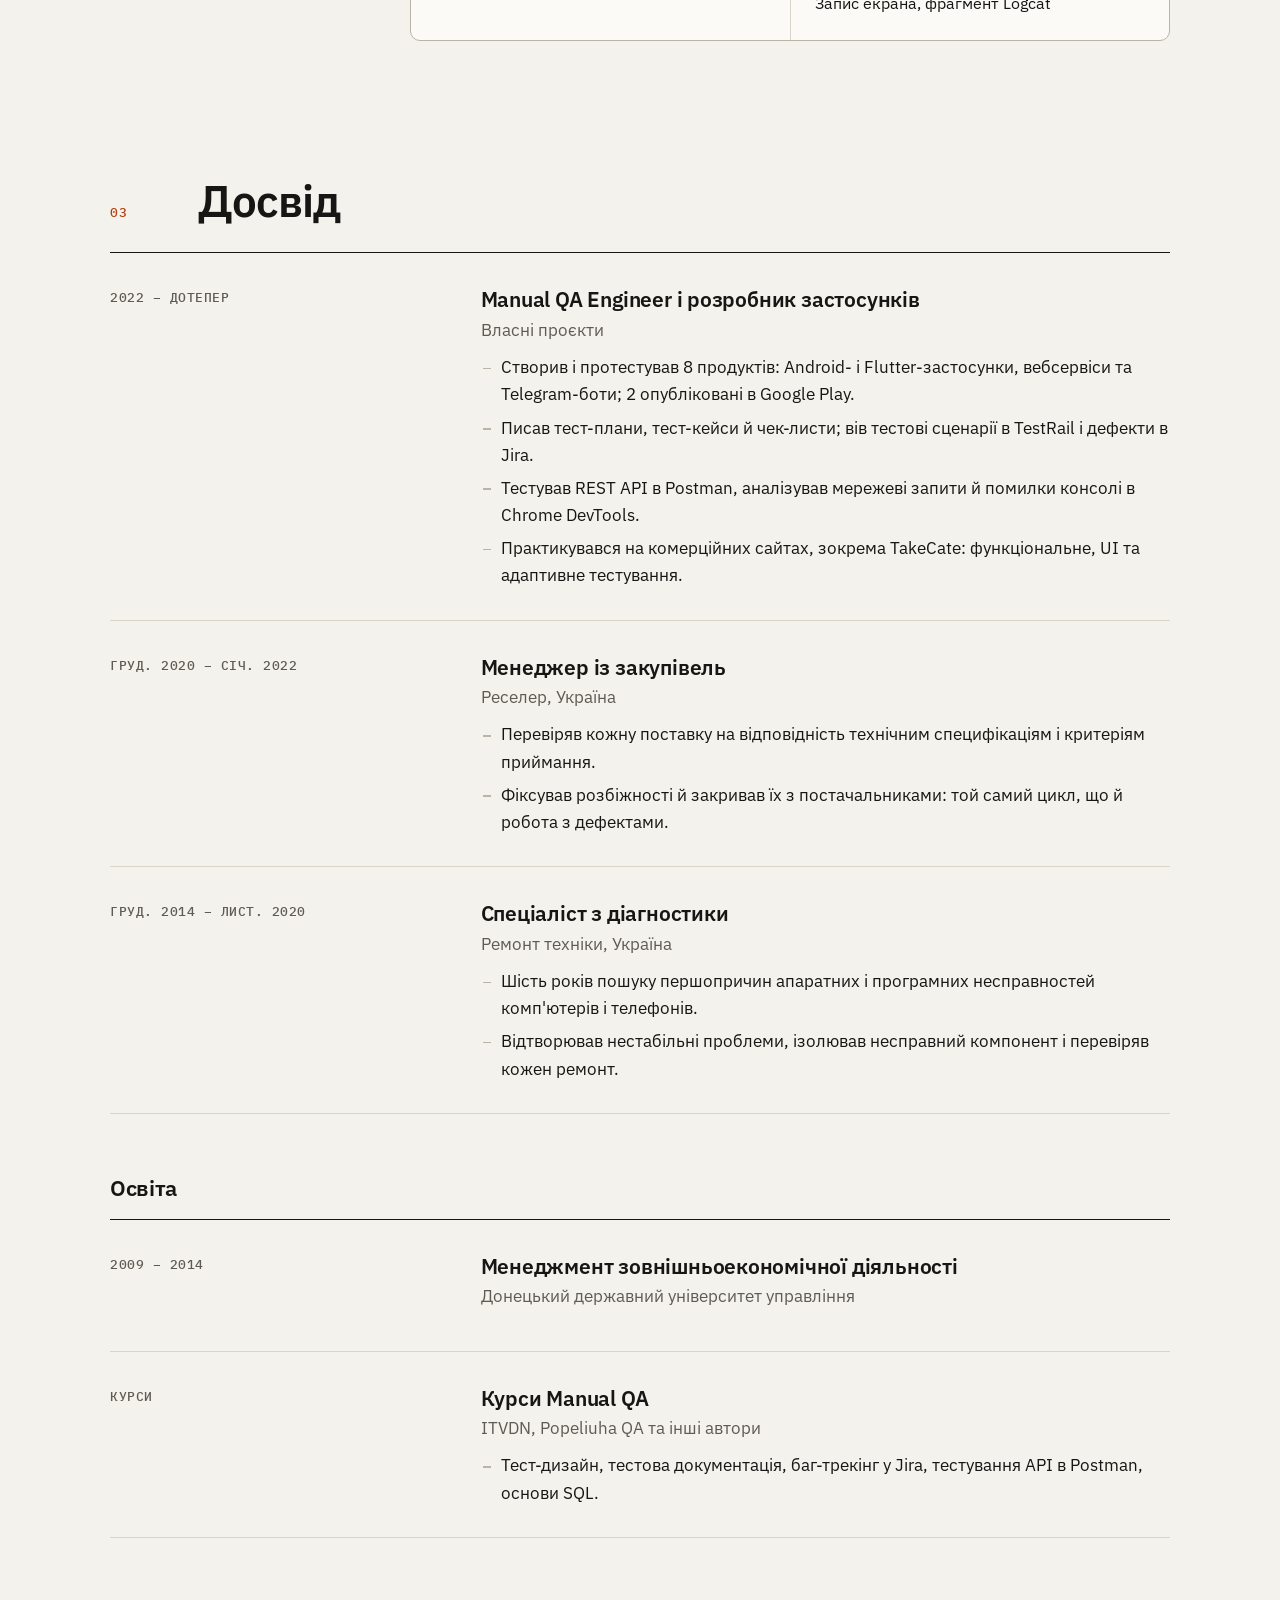
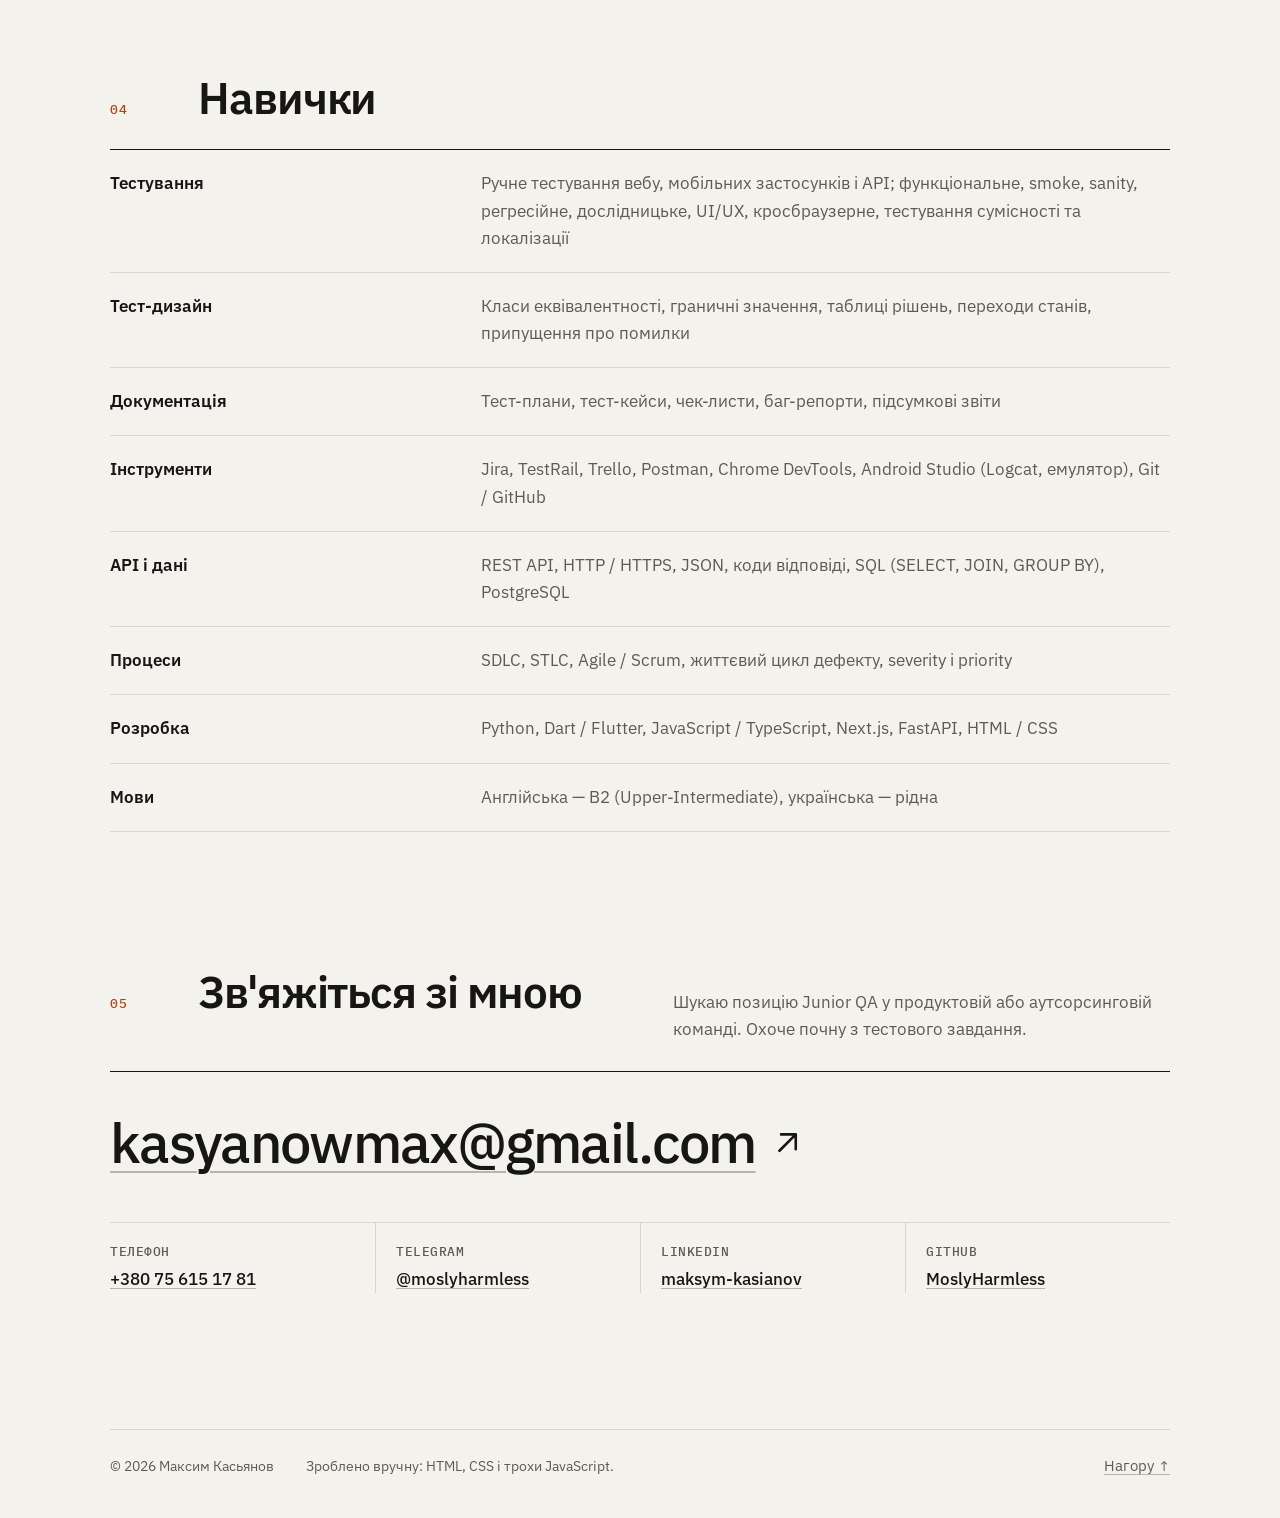
==== commit df474cdc: "Remove duplicate language CV link from hero The header already switches language; the link only down" ====
--- a/uk/index.html
+++ b/uk/index.html
@@ -67,7 +67,6 @@
     <div class="actions">
       <a class="btn btn-primary" href="../cv/CV_Maksym_Kasianov_QA_UA.pdf" download><svg class="icon" aria-hidden="true"><use href="#i-down"/></svg>Завантажити резюме <span class="btn-meta">PDF</span></a>
       <a class="btn" href="https://t.me/moslyharmless" target="_blank" rel="noopener">Написати в Telegram</a>
-      <a class="text-link" href="../cv/CV_Maksym_Kasianov_QA_EN.pdf" download hreflang="en">EN версія</a>
     </div>
   </div>
   <aside class="profile" aria-label="Профіль">
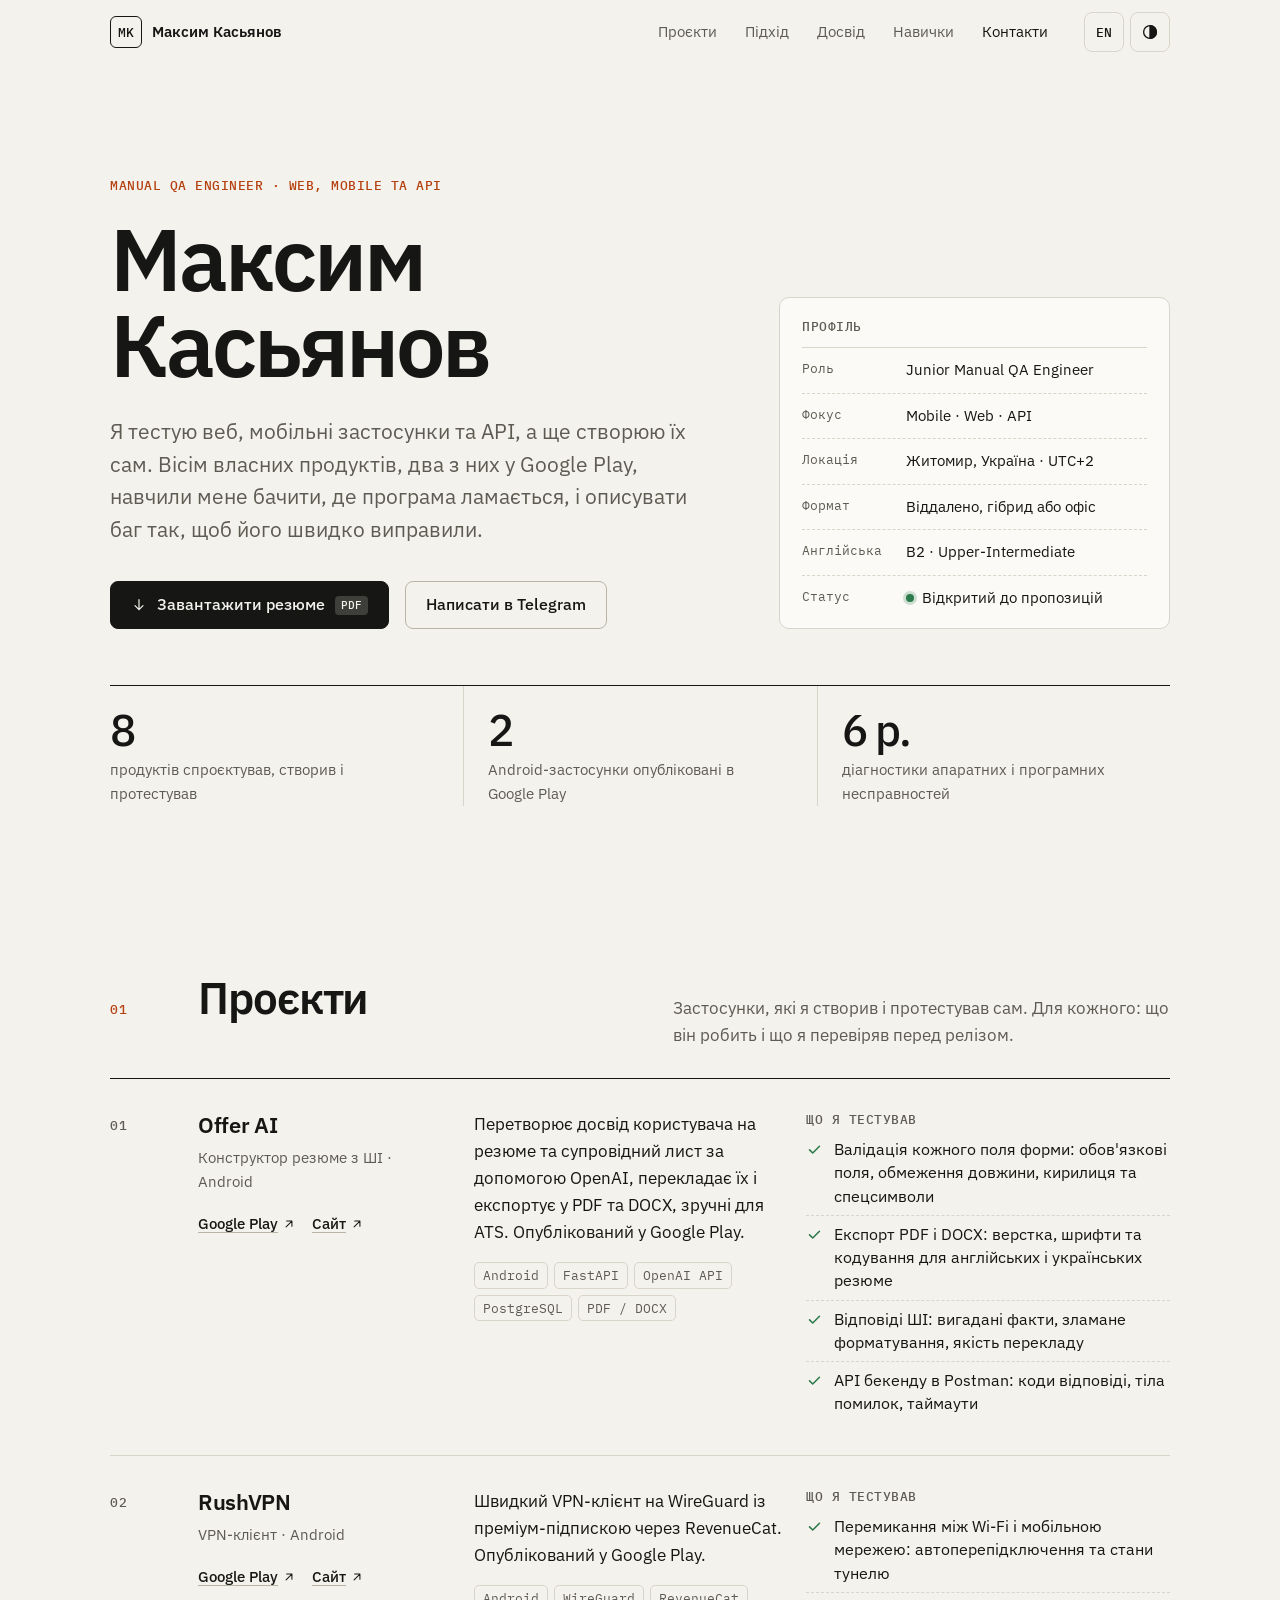
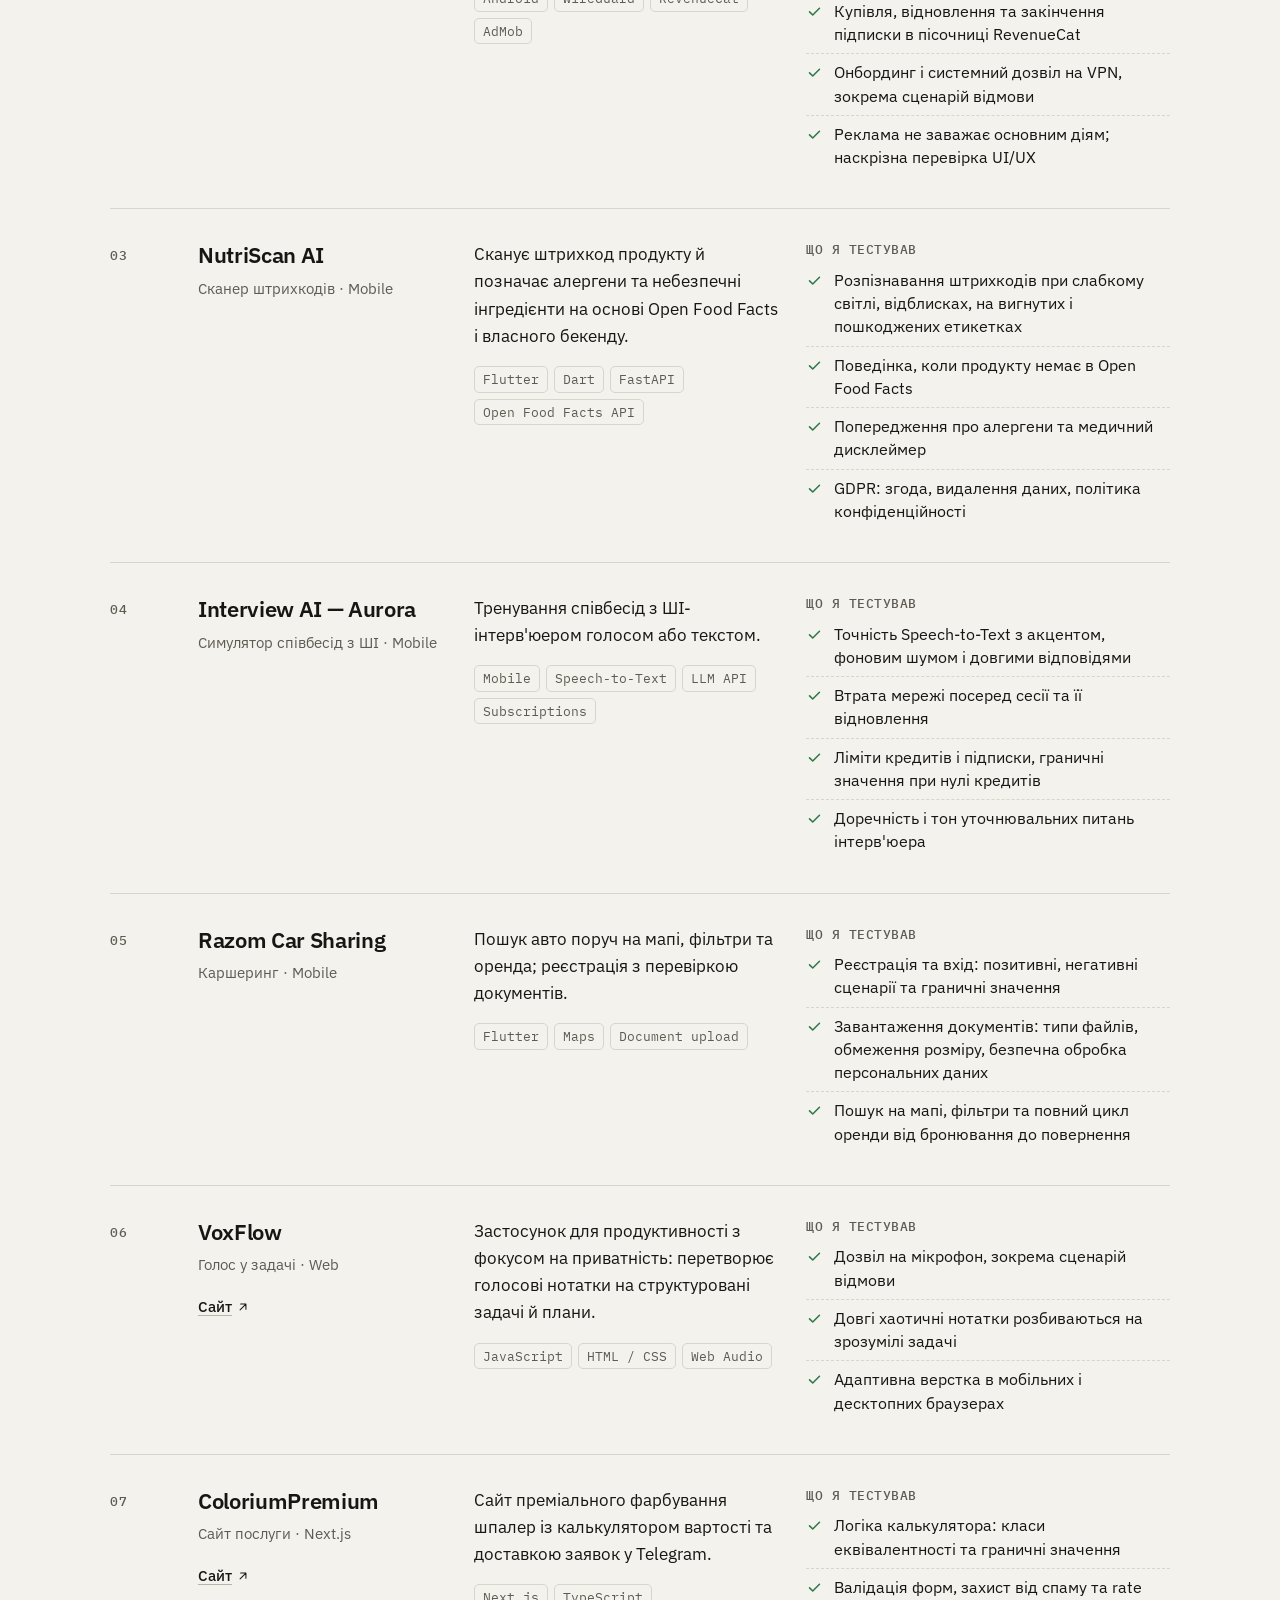
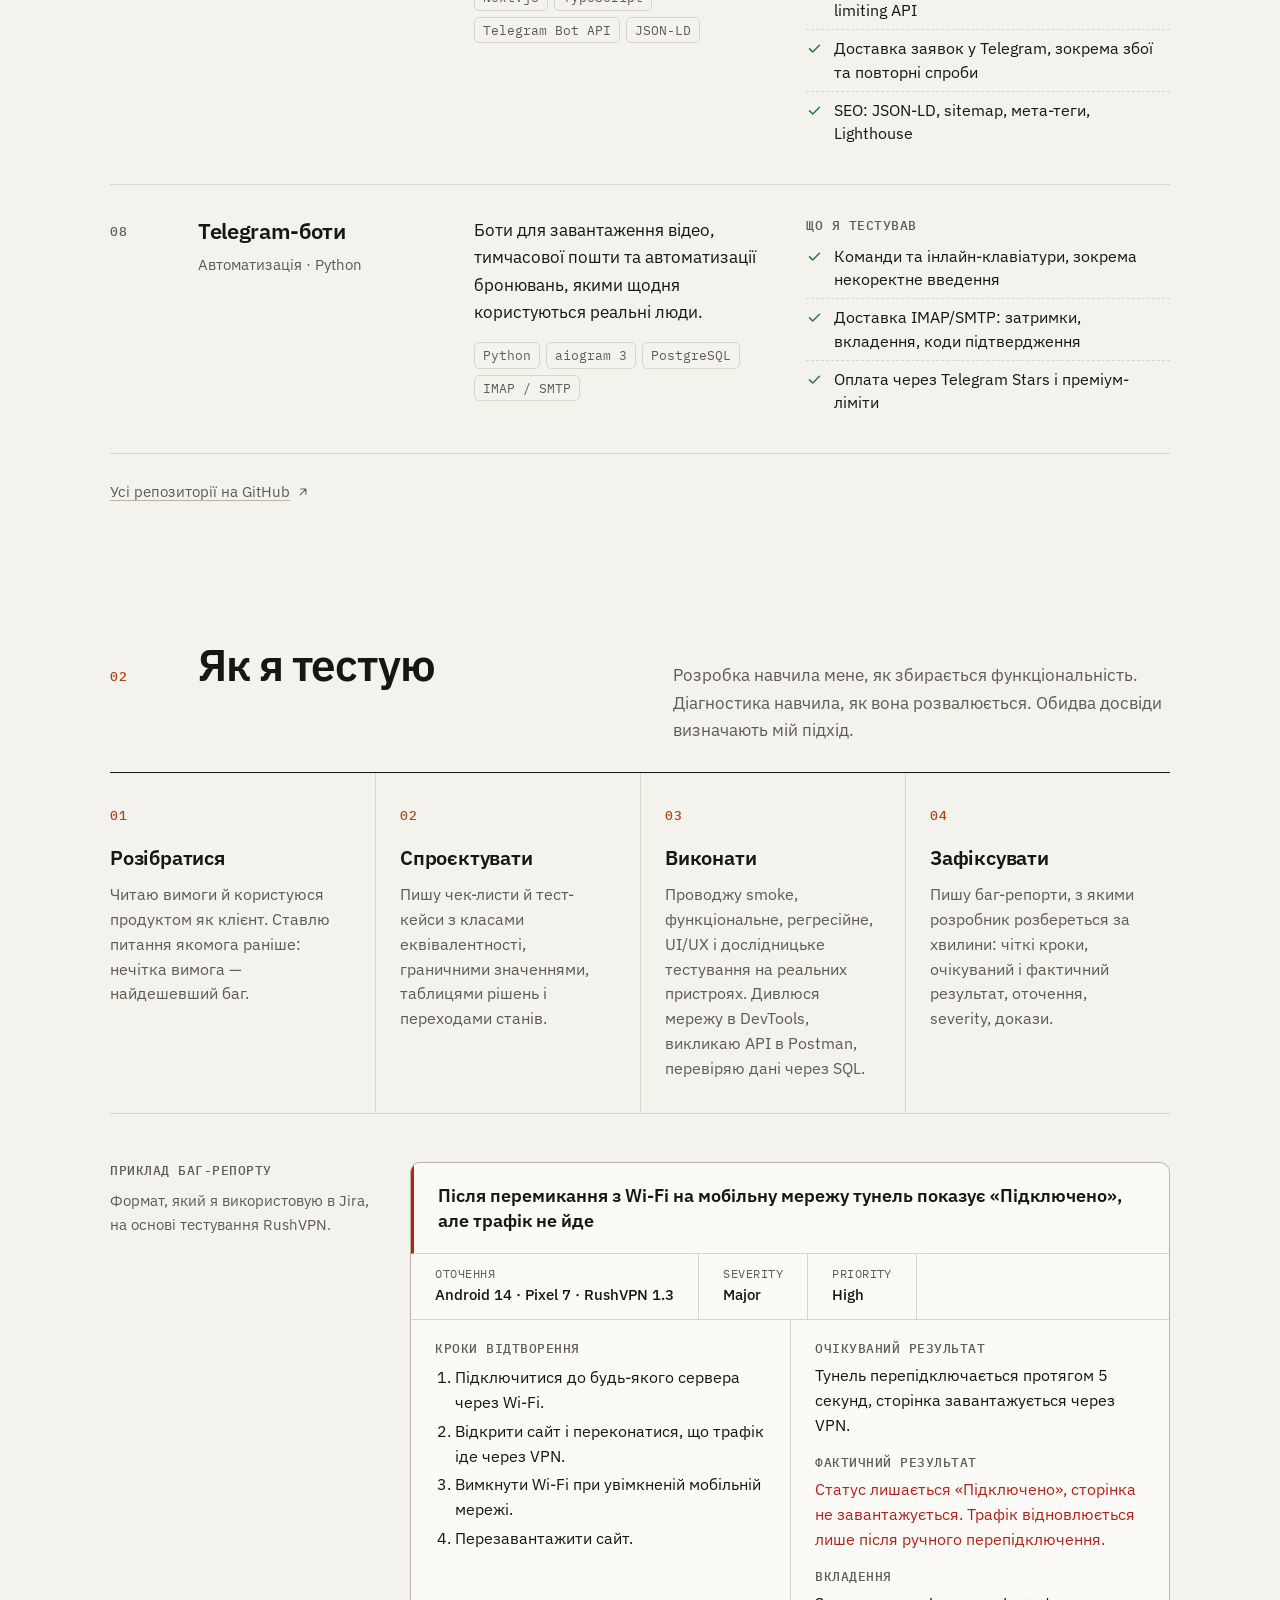
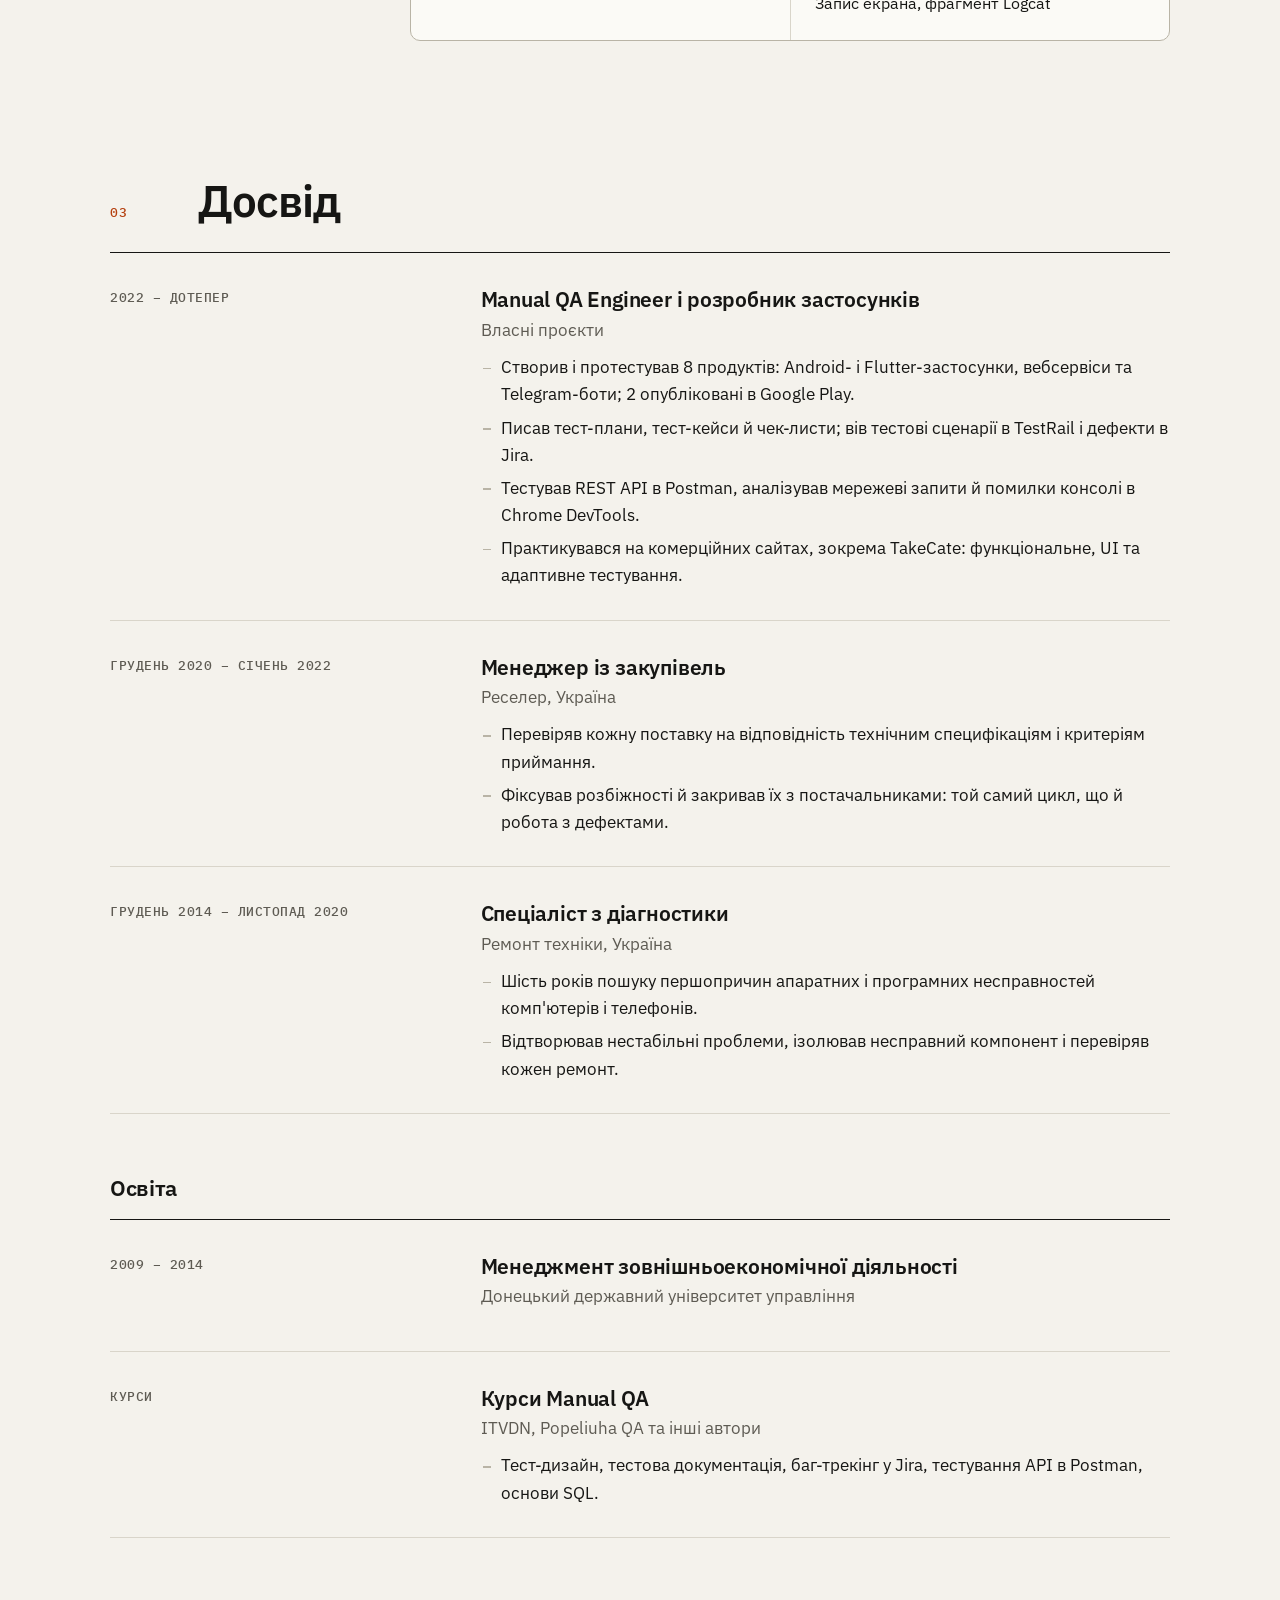
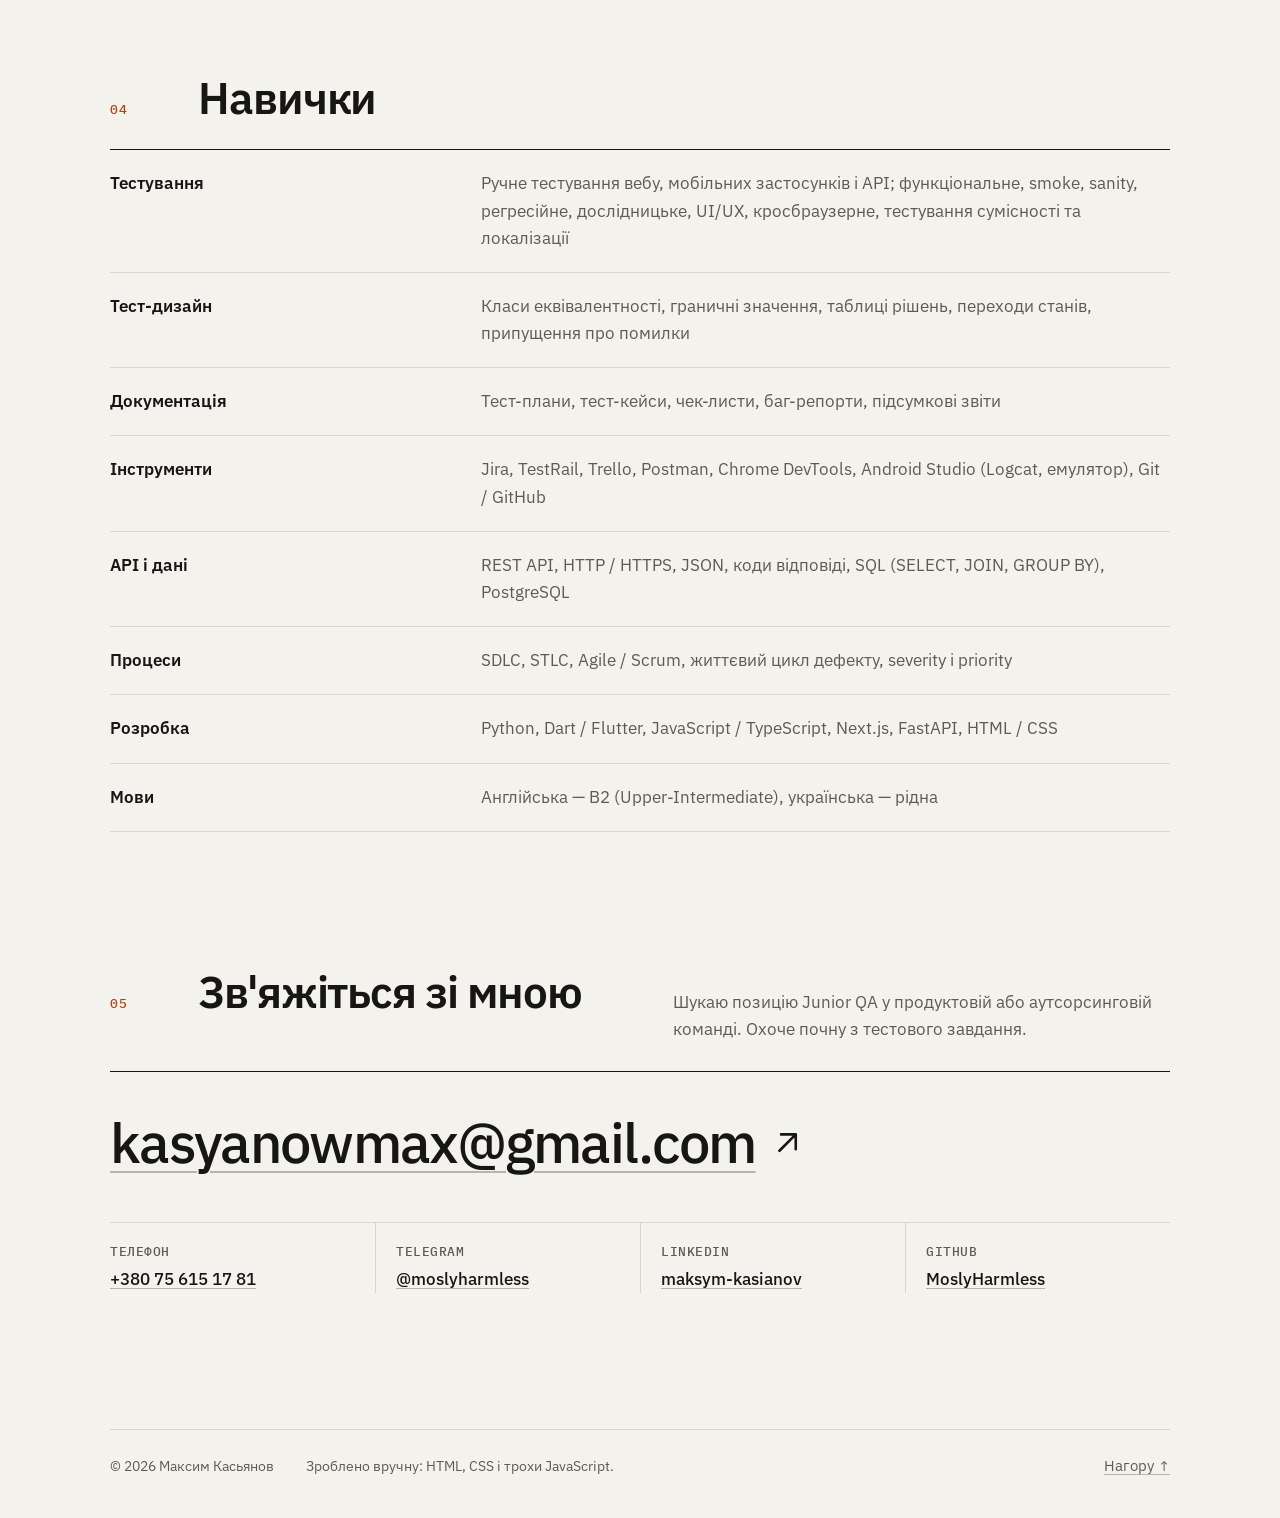
==== commit 6e6ab32c: "Make CV contact links clickable and spell out Ukrainian months Co-Authored-By: Claude Opus 5.5 <nore" ====
--- a/uk/index.html
+++ b/uk/index.html
@@ -225,10 +225,10 @@
   <p class="job-period">2022 – дотепер</p>
   <div><h3>Manual QA Engineer і розробник застосунків</h3><p class="job-org">Власні проєкти</p><ul><li>Створив і протестував 8 продуктів: Android- і Flutter-застосунки, вебсервіси та Telegram-боти; 2 опубліковані в Google Play.</li><li>Писав тест-плани, тест-кейси й чек-листи; вів тестові сценарії в TestRail і дефекти в Jira.</li><li>Тестував REST API в Postman, аналізував мережеві запити й помилки консолі в Chrome DevTools.</li><li>Практикувався на комерційних сайтах, зокрема TakeCate: функціональне, UI та адаптивне тестування.</li></ul></div>
 </li><li class="job reveal">
-  <p class="job-period">Груд. 2020 – Січ. 2022</p>
+  <p class="job-period">Грудень 2020 – Січень 2022</p>
   <div><h3>Менеджер із закупівель</h3><p class="job-org">Реселер, Україна</p><ul><li>Перевіряв кожну поставку на відповідність технічним специфікаціям і критеріям приймання.</li><li>Фіксував розбіжності й закривав їх з постачальниками: той самий цикл, що й робота з дефектами.</li></ul></div>
 </li><li class="job reveal">
-  <p class="job-period">Груд. 2014 – Лист. 2020</p>
+  <p class="job-period">Грудень 2014 – Листопад 2020</p>
   <div><h3>Спеціаліст з діагностики</h3><p class="job-org">Ремонт техніки, Україна</p><ul><li>Шість років пошуку першопричин апаратних і програмних несправностей комп&#x27;ютерів і телефонів.</li><li>Відтворював нестабільні проблеми, ізолював несправний компонент і перевіряв кожен ремонт.</li></ul></div>
 </li></ol>
   <h3 class="sub-head reveal">Освіта</h3>
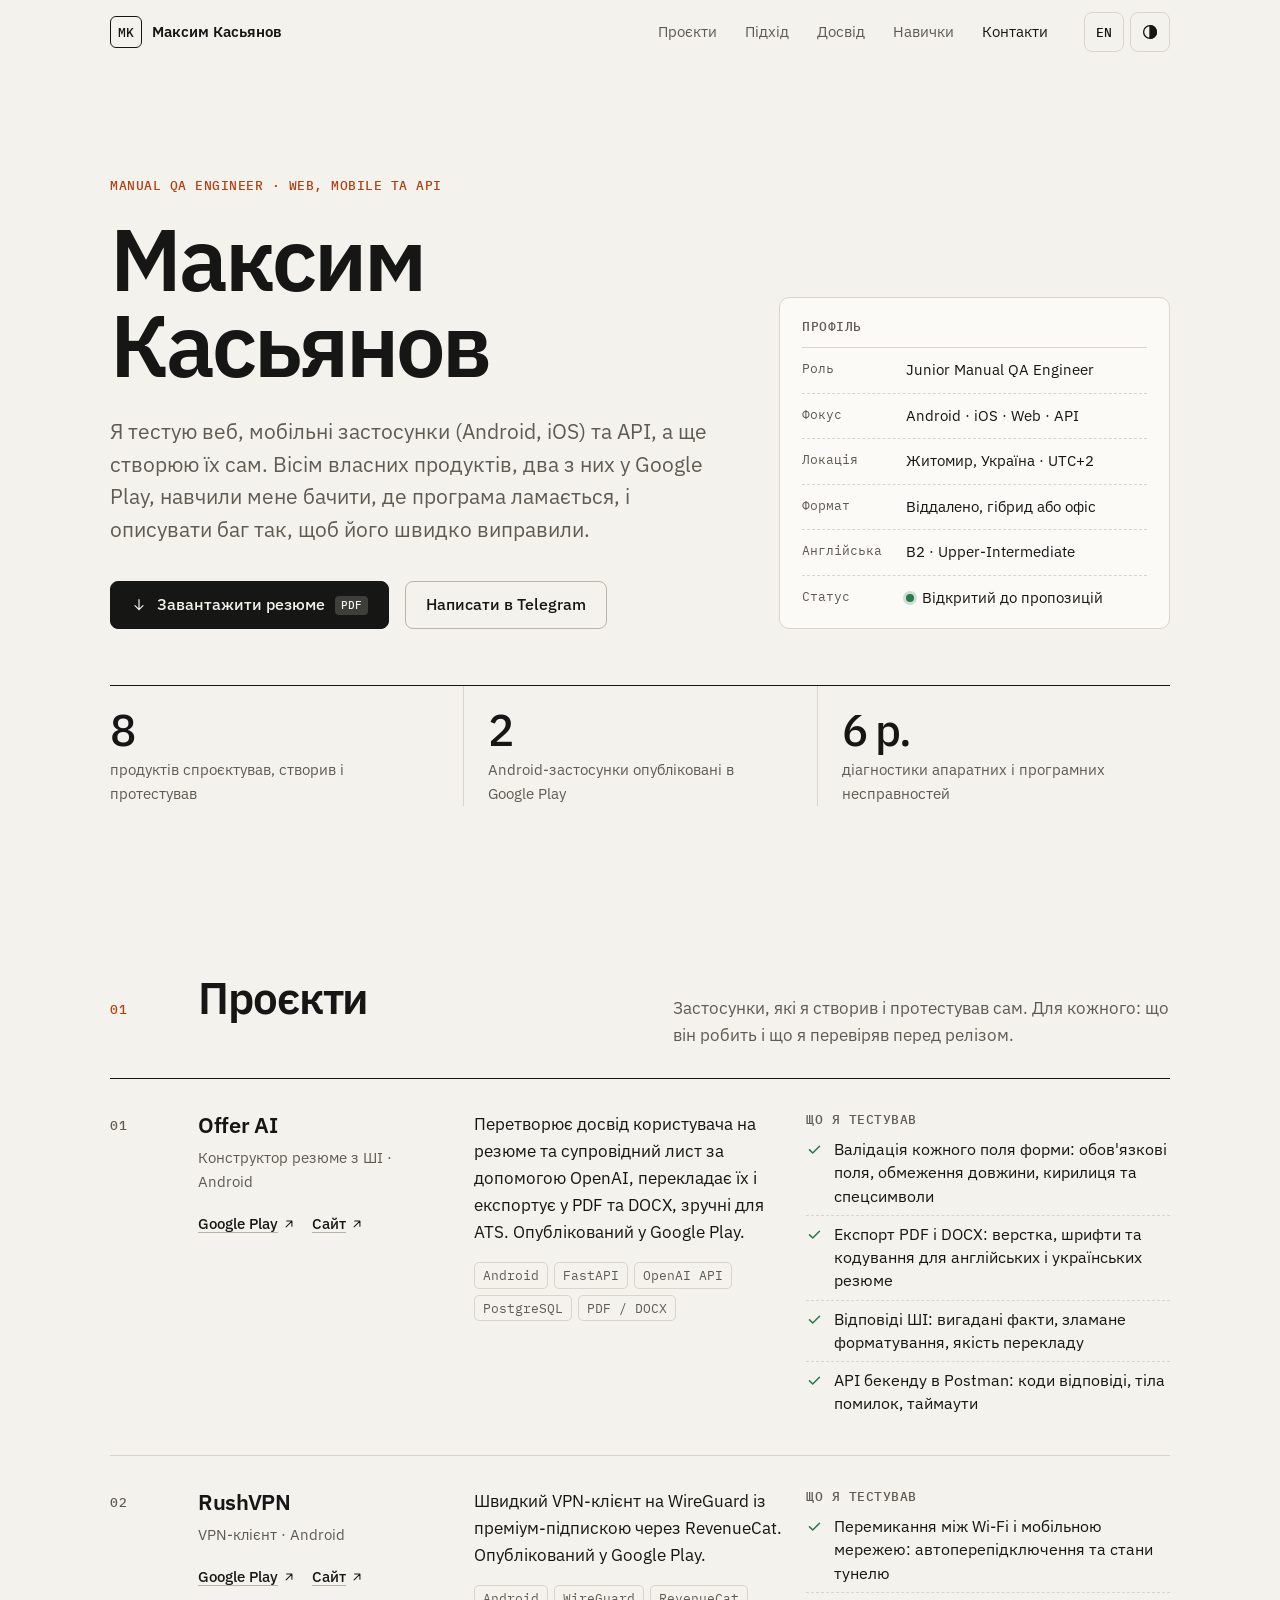
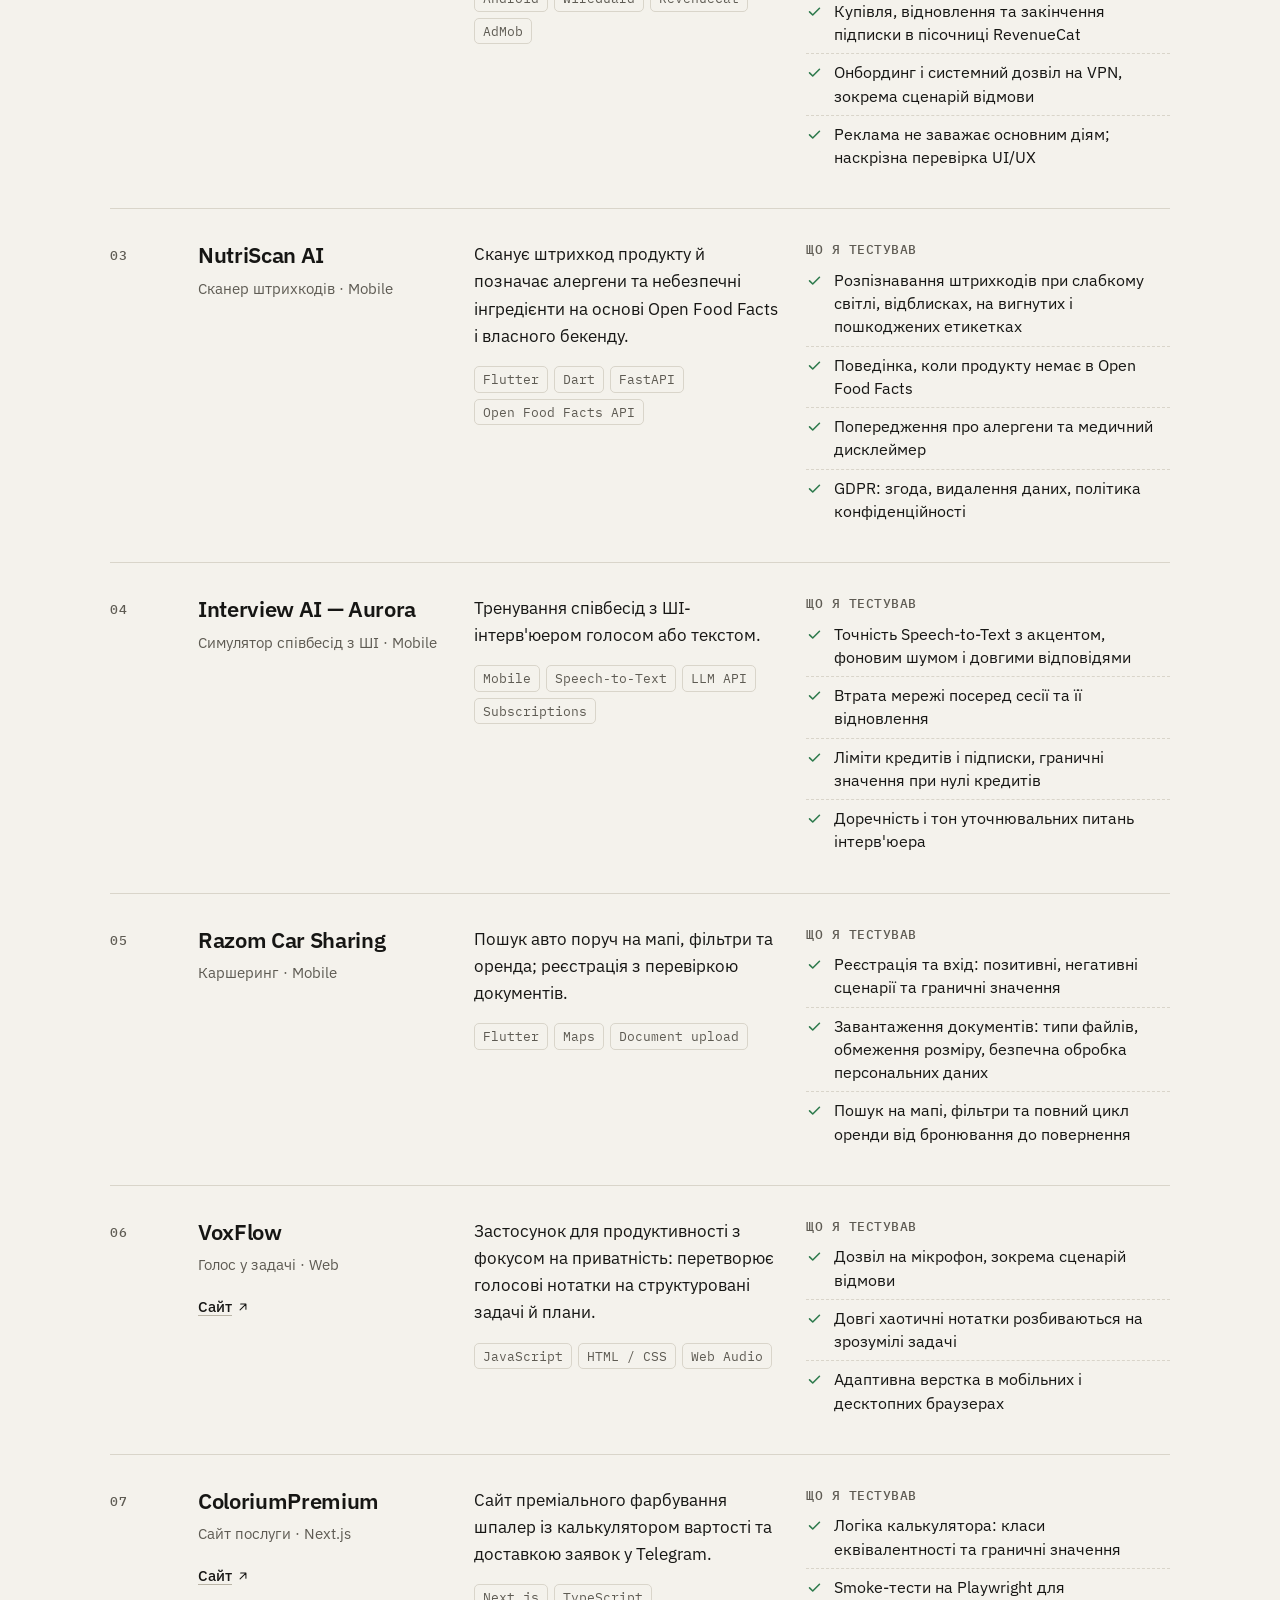
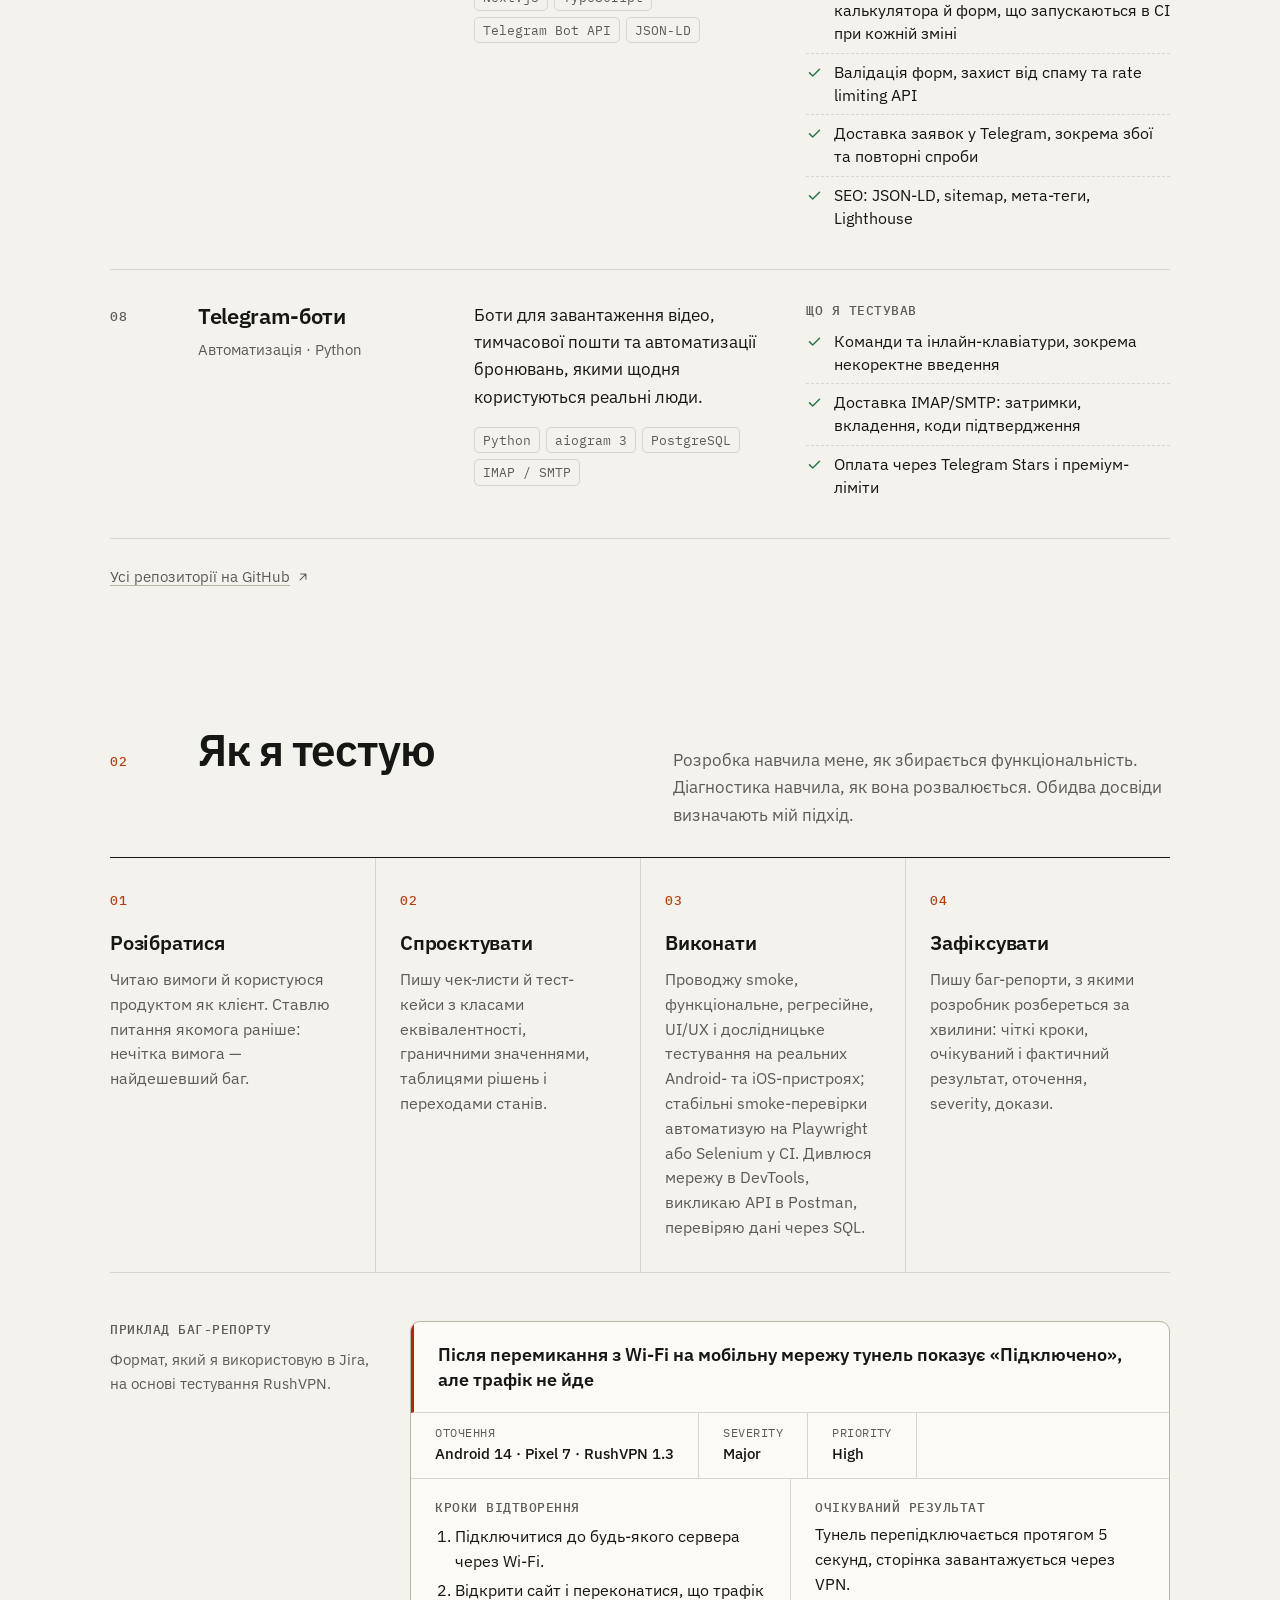
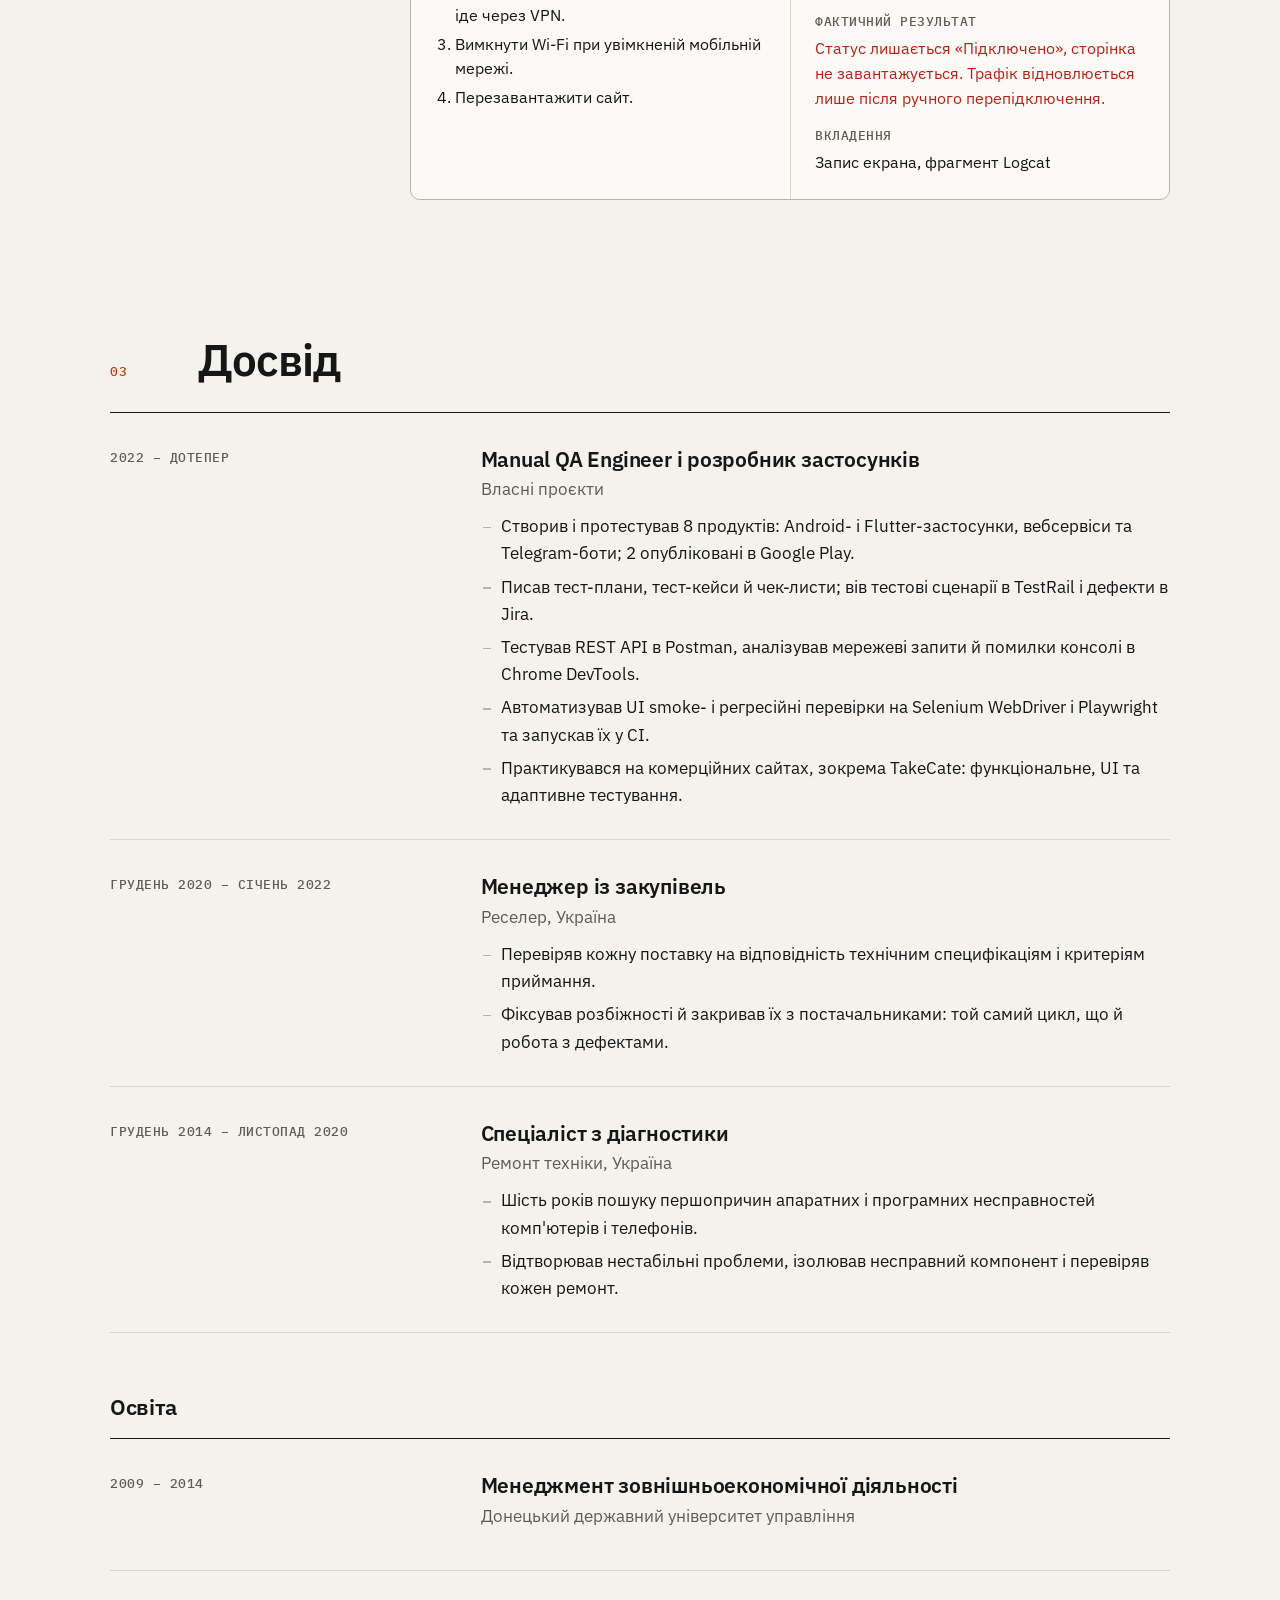
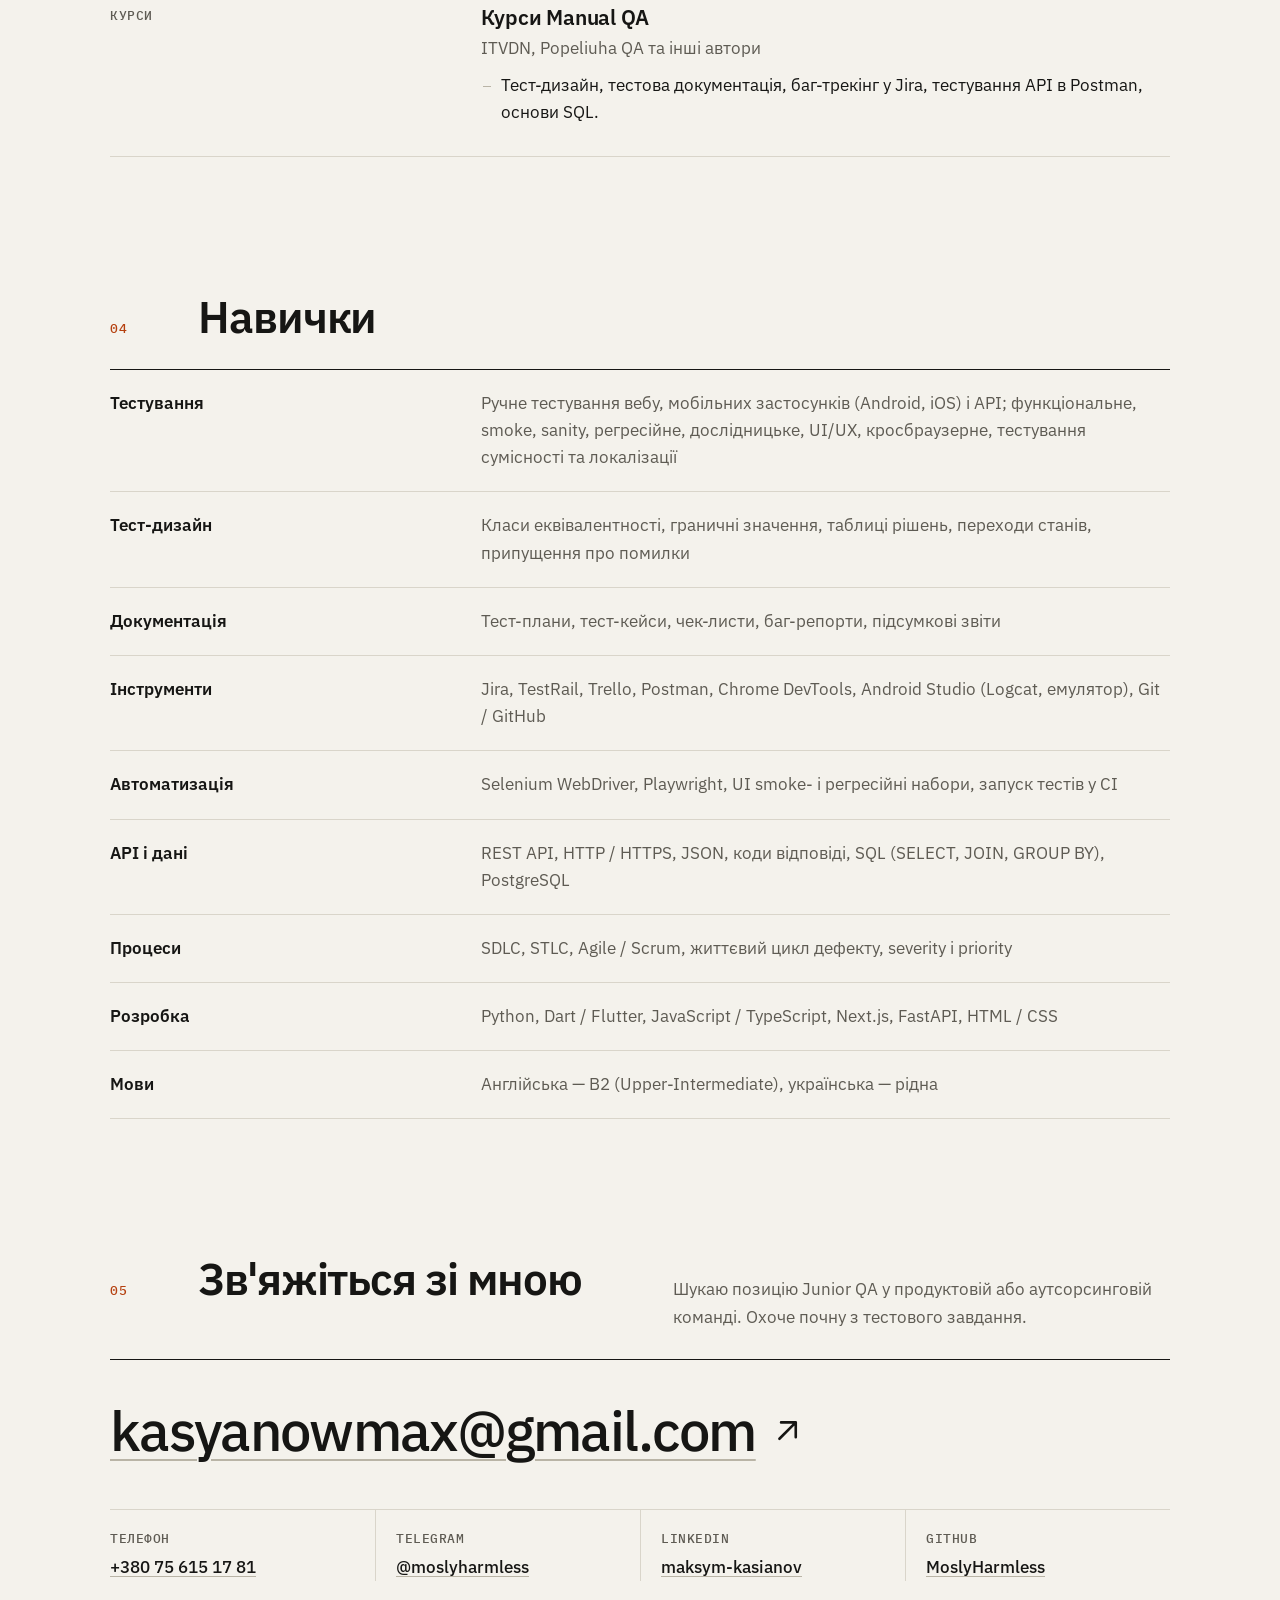
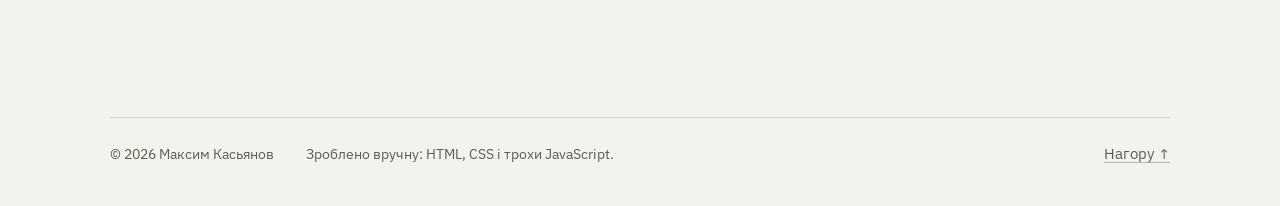
==== commit df108338: "Add test automation (Selenium, Playwright, CI) and iOS testing to site and CV Co-Authored-By: Claude" ====
--- a/uk/index.html
+++ b/uk/index.html
@@ -36,7 +36,7 @@
 <link rel="stylesheet" href="../assets/site.css">
 <script>try{var s=localStorage.getItem("theme");if(s)document.documentElement.dataset.theme=s}catch(_){}document.documentElement.classList.add("js")</script>
 <script src="../assets/site.js" defer></script>
-<script type="application/ld+json">{"@context": "https://schema.org", "@graph": [{"@type": "Person", "@id": "https://moslyharmless.github.io/cv-portfolio/#person", "name": "Maksym Kasianov", "alternateName": ["Максим Касьянов", "Mosly"], "jobTitle": "Manual QA Engineer", "description": "Manual QA Engineer у Житомирі: тестування вебу, мобільних застосунків і API, тест-дизайн, баг-репорти в Jira, Postman. Вісім застосунків створив і протестував, два в Google Play.", "url": "https://moslyharmless.github.io/cv-portfolio/", "email": "mailto:kasyanowmax@gmail.com", "telephone": "+380756151781", "address": {"@type": "PostalAddress", "addressLocality": "Zhytomyr", "addressCountry": "UA"}, "knowsAbout": ["Manual testing", "Mobile testing", "Web testing", "API testing", "Regression testing", "Test design", "Jira", "TestRail", "Postman", "Chrome DevTools", "SQL", "Python", "Flutter"], "knowsLanguage": ["uk", "en"], "alumniOf": {"@type": "CollegeOrUniversity", "name": "Donetsk State University of Management"}, "sameAs": ["https://github.com/MoslyHarmless", "https://www.linkedin.com/in/maksym-kasianov", "https://t.me/moslyharmless"]}, {"@type": "ProfilePage", "@id": "https://moslyharmless.github.io/cv-portfolio/uk/#page", "url": "https://moslyharmless.github.io/cv-portfolio/uk/", "name": "Максим Касьянов — Manual QA Engineer (Web, Mobile, API) | Портфоліо", "inLanguage": "uk", "mainEntity": {"@id": "https://moslyharmless.github.io/cv-portfolio/#person"}}]}</script>
+<script type="application/ld+json">{"@context": "https://schema.org", "@graph": [{"@type": "Person", "@id": "https://moslyharmless.github.io/cv-portfolio/#person", "name": "Maksym Kasianov", "alternateName": ["Максим Касьянов", "Mosly"], "jobTitle": "Manual QA Engineer", "description": "Manual QA Engineer у Житомирі: тестування вебу, мобільних застосунків і API, тест-дизайн, баг-репорти в Jira, Postman. Вісім застосунків створив і протестував, два в Google Play.", "url": "https://moslyharmless.github.io/cv-portfolio/", "email": "mailto:kasyanowmax@gmail.com", "telephone": "+380756151781", "address": {"@type": "PostalAddress", "addressLocality": "Zhytomyr", "addressCountry": "UA"}, "knowsAbout": ["Manual testing", "Mobile testing", "Web testing", "API testing", "Regression testing", "Test design", "Test automation", "Selenium", "Playwright", "iOS testing", "Jira", "TestRail", "Postman", "Chrome DevTools", "SQL", "Python", "Flutter"], "knowsLanguage": ["uk", "en"], "alumniOf": {"@type": "CollegeOrUniversity", "name": "Donetsk State University of Management"}, "sameAs": ["https://github.com/MoslyHarmless", "https://www.linkedin.com/in/maksym-kasianov", "https://t.me/moslyharmless"]}, {"@type": "ProfilePage", "@id": "https://moslyharmless.github.io/cv-portfolio/uk/#page", "url": "https://moslyharmless.github.io/cv-portfolio/uk/", "name": "Максим Касьянов — Manual QA Engineer (Web, Mobile, API) | Портфоліо", "inLanguage": "uk", "mainEntity": {"@id": "https://moslyharmless.github.io/cv-portfolio/#person"}}]}</script>
 </head>
 <body>
 <svg width="0" height="0" style="position:absolute" aria-hidden="true">
@@ -63,7 +63,7 @@
   <div class="hero-main">
     <p class="eyebrow">Manual QA Engineer · Web, Mobile та API</p>
     <h1 id="name">Максим Касьянов</h1>
-    <p class="lead">Я тестую веб, мобільні застосунки та API, а ще створюю їх сам. Вісім власних продуктів, два з них у Google Play, навчили мене бачити, де програма ламається, і описувати баг так, щоб його швидко виправили.</p>
+    <p class="lead">Я тестую веб, мобільні застосунки (Android, iOS) та API, а ще створюю їх сам. Вісім власних продуктів, два з них у Google Play, навчили мене бачити, де програма ламається, і описувати баг так, щоб його швидко виправили.</p>
     <div class="actions">
       <a class="btn btn-primary" href="../cv/CV_Maksym_Kasianov_QA_UA.pdf" download><svg class="icon" aria-hidden="true"><use href="#i-down"/></svg>Завантажити резюме <span class="btn-meta">PDF</span></a>
       <a class="btn" href="https://t.me/moslyharmless" target="_blank" rel="noopener">Написати в Telegram</a>
@@ -71,7 +71,7 @@
   </div>
   <aside class="profile" aria-label="Профіль">
     <p class="profile-label">Профіль</p>
-    <dl><div><dt>Роль</dt><dd>Junior Manual QA Engineer</dd></div><div><dt>Фокус</dt><dd>Mobile · Web · API</dd></div><div><dt>Локація</dt><dd>Житомир, Україна · UTC+2</dd></div><div><dt>Формат</dt><dd>Віддалено, гібрид або офіс</dd></div><div><dt>Англійська</dt><dd>B2 · Upper-Intermediate</dd></div><div><dt>Статус</dt><dd><span class="dot" aria-hidden="true"></span>Відкритий до пропозицій</dd></div></dl>
+    <dl><div><dt>Роль</dt><dd>Junior Manual QA Engineer</dd></div><div><dt>Фокус</dt><dd>Android · iOS · Web · API</dd></div><div><dt>Локація</dt><dd>Житомир, Україна · UTC+2</dd></div><div><dt>Формат</dt><dd>Віддалено, гібрид або офіс</dd></div><div><dt>Англійська</dt><dd>B2 · Upper-Intermediate</dd></div><div><dt>Статус</dt><dd><span class="dot" aria-hidden="true"></span>Відкритий до пропозицій</dd></div></dl>
   </aside>
   <ul class="facts"><li><span class="fact-num">8</span><span class="fact-text">продуктів спроєктував, створив і протестував</span></li><li><span class="fact-num">2</span><span class="fact-text">Android-застосунки опубліковані в Google Play</span></li><li><span class="fact-num">6 р.</span><span class="fact-text">діагностики апаратних і програмних несправностей</span></li></ul>
 </section>
@@ -180,7 +180,7 @@
   </div>
   <div class="project-checks">
     <p class="mini-label">Що я тестував</p>
-    <ul><li><svg class="icon" aria-hidden="true"><use href="#i-check"/></svg><span>Логіка калькулятора: класи еквівалентності та граничні значення</span></li><li><svg class="icon" aria-hidden="true"><use href="#i-check"/></svg><span>Валідація форм, захист від спаму та rate limiting API</span></li><li><svg class="icon" aria-hidden="true"><use href="#i-check"/></svg><span>Доставка заявок у Telegram, зокрема збої та повторні спроби</span></li><li><svg class="icon" aria-hidden="true"><use href="#i-check"/></svg><span>SEO: JSON-LD, sitemap, мета-теги, Lighthouse</span></li></ul>
+    <ul><li><svg class="icon" aria-hidden="true"><use href="#i-check"/></svg><span>Логіка калькулятора: класи еквівалентності та граничні значення</span></li><li><svg class="icon" aria-hidden="true"><use href="#i-check"/></svg><span>Smoke-тести на Playwright для калькулятора й форм, що запускаються в CI при кожній зміні</span></li><li><svg class="icon" aria-hidden="true"><use href="#i-check"/></svg><span>Валідація форм, захист від спаму та rate limiting API</span></li><li><svg class="icon" aria-hidden="true"><use href="#i-check"/></svg><span>Доставка заявок у Telegram, зокрема збої та повторні спроби</span></li><li><svg class="icon" aria-hidden="true"><use href="#i-check"/></svg><span>SEO: JSON-LD, sitemap, мета-теги, Lighthouse</span></li></ul>
   </div>
 </article><article class="project reveal" id="bots">
   <div class="project-id">
@@ -202,7 +202,7 @@
 </section>
 <section class="section wrap" id="approach" aria-labelledby="approach-title">
   <div class="section-head"><span class="section-num">02</span><h2 id="approach-title">Як я тестую</h2><p class="section-intro">Розробка навчила мене, як збирається функціональність. Діагностика навчила, як вона розвалюється. Обидва досвіди визначають мій підхід.</p></div>
-  <ol class="steps"><li class="reveal"><span class="step-num">01</span><h3>Розібратися</h3><p>Читаю вимоги й користуюся продуктом як клієнт. Ставлю питання якомога раніше: нечітка вимога — найдешевший баг.</p></li><li class="reveal"><span class="step-num">02</span><h3>Спроєктувати</h3><p>Пишу чек-листи й тест-кейси з класами еквівалентності, граничними значеннями, таблицями рішень і переходами станів.</p></li><li class="reveal"><span class="step-num">03</span><h3>Виконати</h3><p>Проводжу smoke, функціональне, регресійне, UI/UX і дослідницьке тестування на реальних пристроях. Дивлюся мережу в DevTools, викликаю API в Postman, перевіряю дані через SQL.</p></li><li class="reveal"><span class="step-num">04</span><h3>Зафіксувати</h3><p>Пишу баг-репорти, з якими розробник розбереться за хвилини: чіткі кроки, очікуваний і фактичний результат, оточення, severity, докази.</p></li></ol>
+  <ol class="steps"><li class="reveal"><span class="step-num">01</span><h3>Розібратися</h3><p>Читаю вимоги й користуюся продуктом як клієнт. Ставлю питання якомога раніше: нечітка вимога — найдешевший баг.</p></li><li class="reveal"><span class="step-num">02</span><h3>Спроєктувати</h3><p>Пишу чек-листи й тест-кейси з класами еквівалентності, граничними значеннями, таблицями рішень і переходами станів.</p></li><li class="reveal"><span class="step-num">03</span><h3>Виконати</h3><p>Проводжу smoke, функціональне, регресійне, UI/UX і дослідницьке тестування на реальних Android- та iOS-пристроях; стабільні smoke-перевірки автоматизую на Playwright або Selenium у CI. Дивлюся мережу в DevTools, викликаю API в Postman, перевіряю дані через SQL.</p></li><li class="reveal"><span class="step-num">04</span><h3>Зафіксувати</h3><p>Пишу баг-репорти, з якими розробник розбереться за хвилини: чіткі кроки, очікуваний і фактичний результат, оточення, severity, докази.</p></li></ol>
   <figure class="bug reveal">
     <figcaption><span class="mini-label">Приклад баг-репорту</span><span class="bug-note">Формат, який я використовую в Jira, на основі тестування RushVPN.</span></figcaption>
     <div class="bug-card">
@@ -223,7 +223,7 @@
   <div class="section-head"><span class="section-num">03</span><h2 id="experience-title">Досвід</h2></div>
   <ol class="jobs"><li class="job reveal">
   <p class="job-period">2022 – дотепер</p>
-  <div><h3>Manual QA Engineer і розробник застосунків</h3><p class="job-org">Власні проєкти</p><ul><li>Створив і протестував 8 продуктів: Android- і Flutter-застосунки, вебсервіси та Telegram-боти; 2 опубліковані в Google Play.</li><li>Писав тест-плани, тест-кейси й чек-листи; вів тестові сценарії в TestRail і дефекти в Jira.</li><li>Тестував REST API в Postman, аналізував мережеві запити й помилки консолі в Chrome DevTools.</li><li>Практикувався на комерційних сайтах, зокрема TakeCate: функціональне, UI та адаптивне тестування.</li></ul></div>
+  <div><h3>Manual QA Engineer і розробник застосунків</h3><p class="job-org">Власні проєкти</p><ul><li>Створив і протестував 8 продуктів: Android- і Flutter-застосунки, вебсервіси та Telegram-боти; 2 опубліковані в Google Play.</li><li>Писав тест-плани, тест-кейси й чек-листи; вів тестові сценарії в TestRail і дефекти в Jira.</li><li>Тестував REST API в Postman, аналізував мережеві запити й помилки консолі в Chrome DevTools.</li><li>Автоматизував UI smoke- і регресійні перевірки на Selenium WebDriver і Playwright та запускав їх у CI.</li><li>Практикувався на комерційних сайтах, зокрема TakeCate: функціональне, UI та адаптивне тестування.</li></ul></div>
 </li><li class="job reveal">
   <p class="job-period">Грудень 2020 – Січень 2022</p>
   <div><h3>Менеджер із закупівель</h3><p class="job-org">Реселер, Україна</p><ul><li>Перевіряв кожну поставку на відповідність технічним специфікаціям і критеріям приймання.</li><li>Фіксував розбіжності й закривав їх з постачальниками: той самий цикл, що й робота з дефектами.</li></ul></div>
@@ -242,7 +242,7 @@
 </section>
 <section class="section wrap" id="skills" aria-labelledby="skills-title">
   <div class="section-head"><span class="section-num">04</span><h2 id="skills-title">Навички</h2></div>
-  <dl class="skills"><div class="reveal"><dt>Тестування</dt><dd>Ручне тестування вебу, мобільних застосунків і API; функціональне, smoke, sanity, регресійне, дослідницьке, UI/UX, кросбраузерне, тестування сумісності та локалізації</dd></div><div class="reveal"><dt>Тест-дизайн</dt><dd>Класи еквівалентності, граничні значення, таблиці рішень, переходи станів, припущення про помилки</dd></div><div class="reveal"><dt>Документація</dt><dd>Тест-плани, тест-кейси, чек-листи, баг-репорти, підсумкові звіти</dd></div><div class="reveal"><dt>Інструменти</dt><dd>Jira, TestRail, Trello, Postman, Chrome DevTools, Android Studio (Logcat, емулятор), Git / GitHub</dd></div><div class="reveal"><dt>API і дані</dt><dd>REST API, HTTP / HTTPS, JSON, коди відповіді, SQL (SELECT, JOIN, GROUP BY), PostgreSQL</dd></div><div class="reveal"><dt>Процеси</dt><dd>SDLC, STLC, Agile / Scrum, життєвий цикл дефекту, severity і priority</dd></div><div class="reveal"><dt>Розробка</dt><dd>Python, Dart / Flutter, JavaScript / TypeScript, Next.js, FastAPI, HTML / CSS</dd></div><div class="reveal"><dt>Мови</dt><dd>Англійська — B2 (Upper-Intermediate), українська — рідна</dd></div></dl>
+  <dl class="skills"><div class="reveal"><dt>Тестування</dt><dd>Ручне тестування вебу, мобільних застосунків (Android, iOS) і API; функціональне, smoke, sanity, регресійне, дослідницьке, UI/UX, кросбраузерне, тестування сумісності та локалізації</dd></div><div class="reveal"><dt>Тест-дизайн</dt><dd>Класи еквівалентності, граничні значення, таблиці рішень, переходи станів, припущення про помилки</dd></div><div class="reveal"><dt>Документація</dt><dd>Тест-плани, тест-кейси, чек-листи, баг-репорти, підсумкові звіти</dd></div><div class="reveal"><dt>Інструменти</dt><dd>Jira, TestRail, Trello, Postman, Chrome DevTools, Android Studio (Logcat, емулятор), Git / GitHub</dd></div><div class="reveal"><dt>Автоматизація</dt><dd>Selenium WebDriver, Playwright, UI smoke- і регресійні набори, запуск тестів у CI</dd></div><div class="reveal"><dt>API і дані</dt><dd>REST API, HTTP / HTTPS, JSON, коди відповіді, SQL (SELECT, JOIN, GROUP BY), PostgreSQL</dd></div><div class="reveal"><dt>Процеси</dt><dd>SDLC, STLC, Agile / Scrum, життєвий цикл дефекту, severity і priority</dd></div><div class="reveal"><dt>Розробка</dt><dd>Python, Dart / Flutter, JavaScript / TypeScript, Next.js, FastAPI, HTML / CSS</dd></div><div class="reveal"><dt>Мови</dt><dd>Англійська — B2 (Upper-Intermediate), українська — рідна</dd></div></dl>
 </section>
 <section class="section wrap contact" id="contact" aria-labelledby="contact-title">
   <div class="section-head"><span class="section-num">05</span><h2 id="contact-title">Зв&#x27;яжіться зі мною</h2><p class="section-intro">Шукаю позицію Junior QA у продуктовій або аутсорсинговій команді. Охоче почну з тестового завдання.</p></div>
